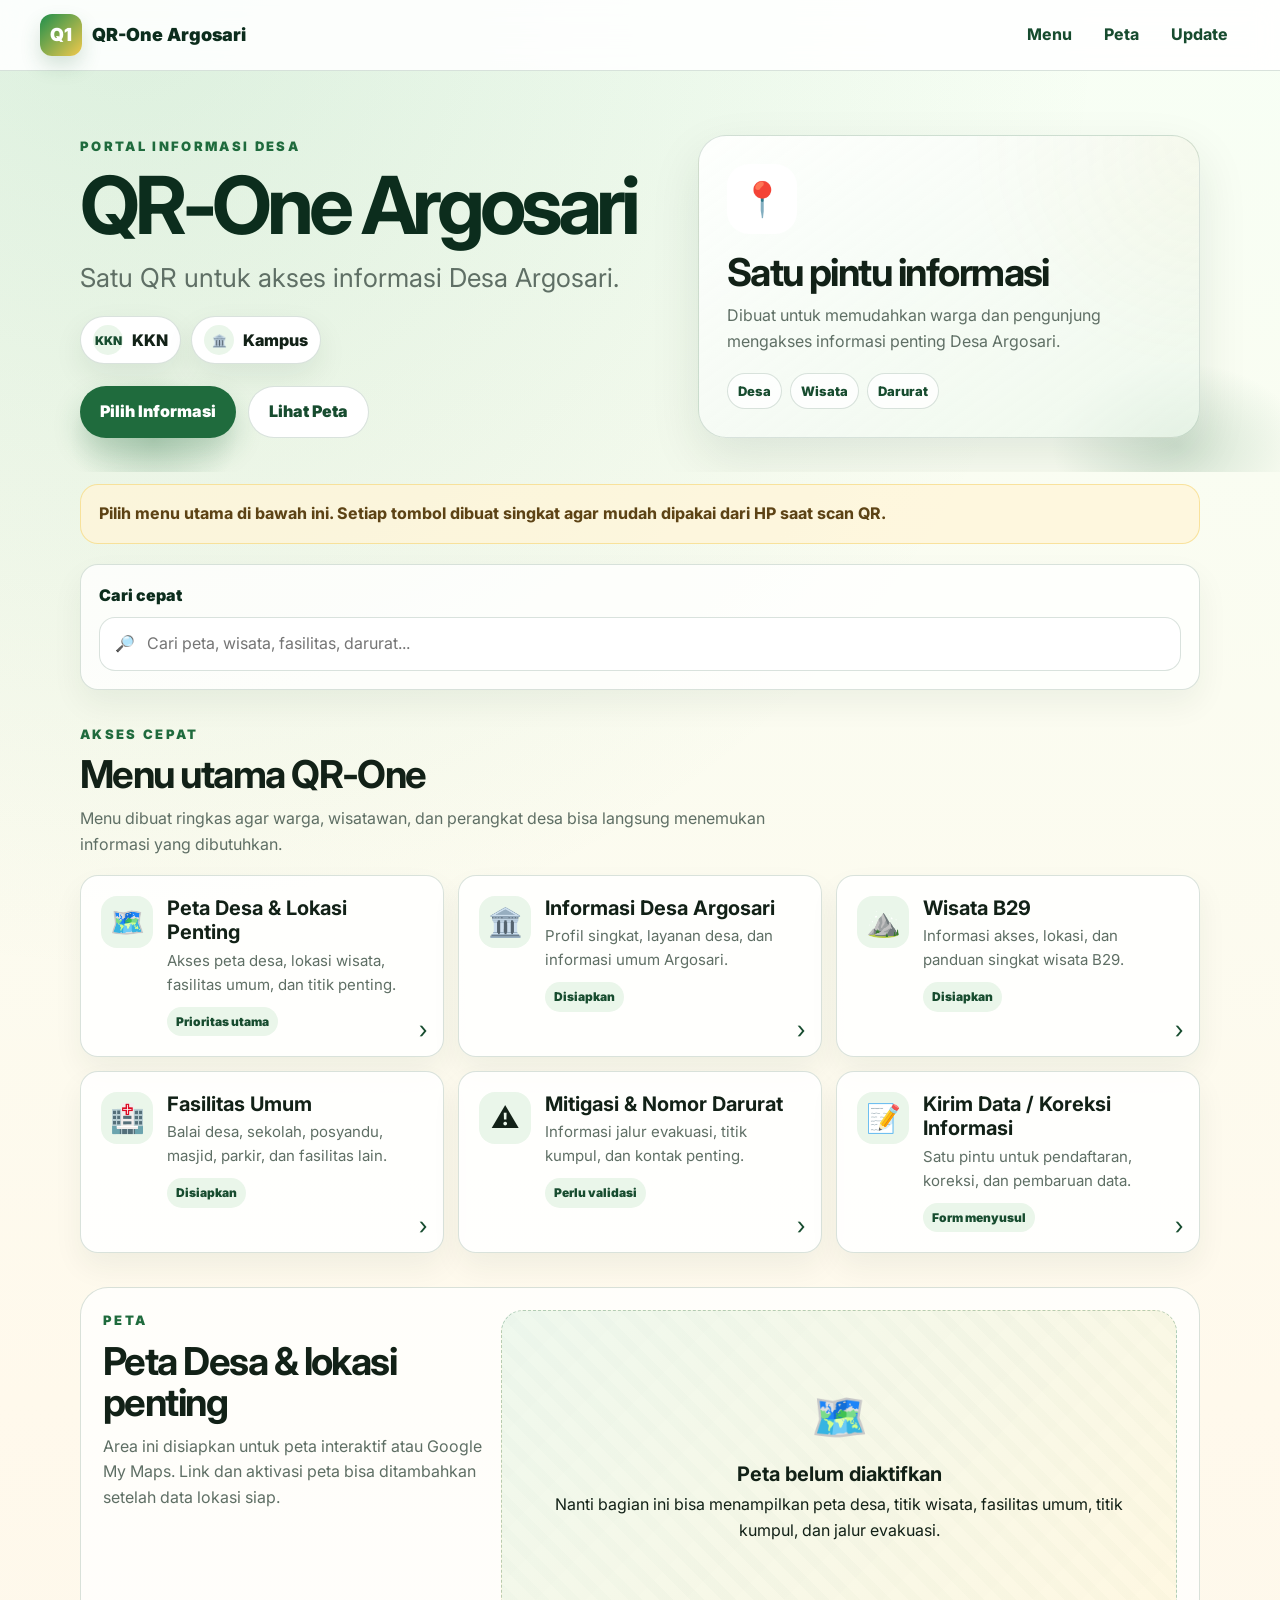
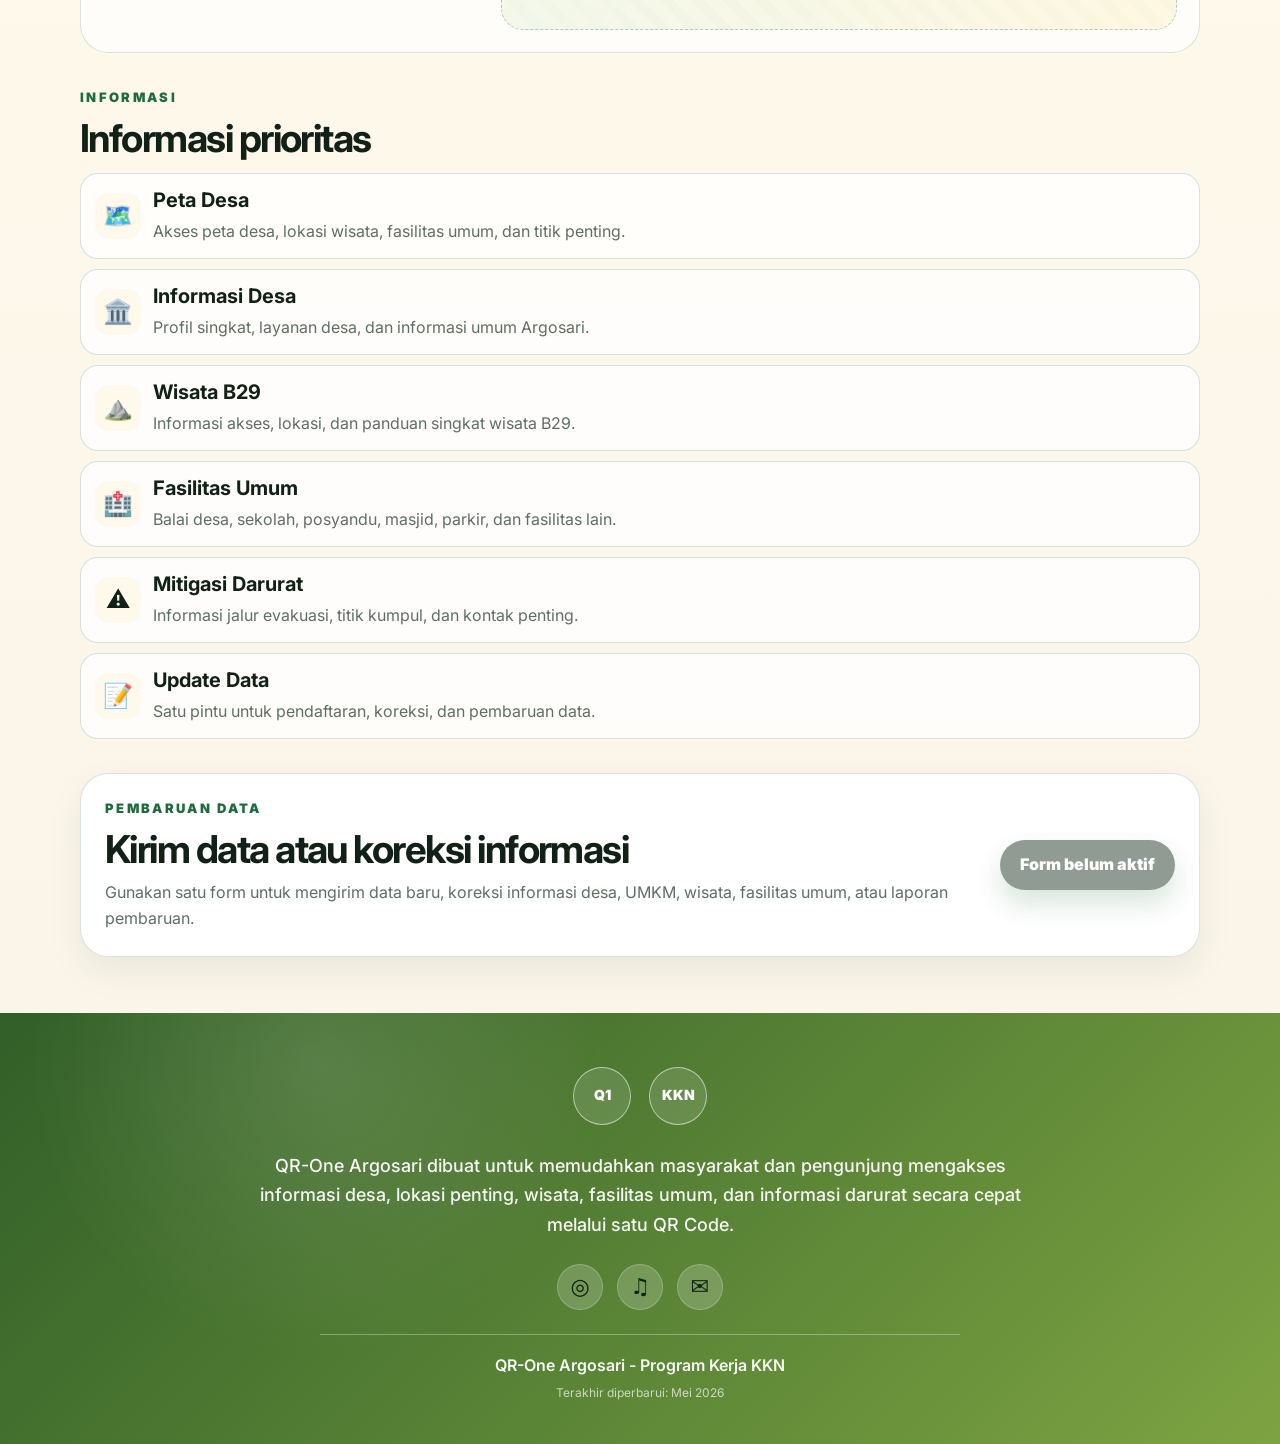
==== index.html @ f8572877 "Update Font" ====
<!doctype html>
<html lang="id">
<head>
  <meta charset="utf-8" />
  <meta name="viewport" content="width=device-width, initial-scale=1" />

  <title>QR-One Argosari</title>
  <meta name="description" content="Portal akses cepat informasi Desa Argosari berbasis QR Code." />
  <meta name="theme-color" content="#174c2f" />

  <!-- Font utama QR-One: Inter. Ini menyesuaikan dengan style.css QR-One yang sudah dibuat. -->
  <link rel="preconnect" href="https://fonts.googleapis.com" />
  <link rel="preconnect" href="https://fonts.gstatic.com" crossorigin />
  <link href="https://fonts.googleapis.com/css2?family=Inter:wght@400;500;600;700;800;900&display=swap" rel="stylesheet" />

  <link rel="stylesheet" href="style.css" />
</head>

<body>
  <a class="skip-link" href="#menu-utama">Lewati ke menu utama</a>

  <header class="site-header">
    <nav class="topbar" aria-label="Navigasi utama">
      <a class="brand" href="#home" aria-label="Kembali ke beranda QR-One Argosari">
        <span class="brand-mark" id="navLogoText" aria-hidden="true">Q1</span>
        <span id="navTitle">QR-One Argosari</span>
      </a>

      <div class="nav-actions" aria-label="Menu cepat">
        <a href="#menu-utama">Menu</a>
        <a href="#peta">Peta</a>
        <a href="#update">Update</a>
      </div>
    </nav>
  </header>

  <main id="home">
    <section class="hero section-pad" aria-labelledby="siteTitle">
      <div class="container hero-grid">
        <div class="hero-copy">
          <p class="eyebrow" id="eyebrow">PORTAL INFORMASI DESA</p>

          <h1 id="siteTitle">QR-One Argosari</h1>

          <p class="hero-subtitle" id="siteSubtitle">
            Satu QR untuk akses informasi Desa Argosari.
          </p>

          <div class="partner-row" aria-label="Logo dan identitas pendukung">
            <div class="partner-card" id="kknBadge">
              <span class="partner-logo" aria-hidden="true">KKN</span>
              <span>KKN</span>
            </div>

            <div class="partner-card" id="campusBadge">
              <span class="partner-logo" aria-hidden="true">🏛️</span>
              <span>Kampus</span>
            </div>
          </div>

          <div class="primary-cta-row">
            <a class="primary-cta" href="#menu-utama">Pilih Informasi</a>
            <a class="secondary-cta" href="#peta">Lihat Peta</a>
          </div>
        </div>

        <aside class="hero-card" aria-label="Ringkasan fungsi QR-One">
          <div class="hero-card-icon" aria-hidden="true">📍</div>

          <h2>Satu pintu informasi</h2>

          <p id="siteIntro">
            Dibuat untuk memudahkan warga dan pengunjung mengakses informasi penting Desa Argosari.
          </p>

          <div class="mini-stats" aria-label="Kategori utama">
            <span>Desa</span>
            <span>Wisata</span>
            <span>Darurat</span>
          </div>
        </aside>
      </div>
    </section>

    <section class="container notice" id="noticeText" aria-label="Catatan penggunaan">
      Pilih menu utama di bawah ini. Setiap tombol dibuat singkat agar mudah dipakai dari HP saat scan QR.
    </section>

    <section class="container search-section" aria-label="Pencarian cepat">
      <label for="searchInput">Cari cepat</label>

      <div class="search-box">
        <span aria-hidden="true">🔎</span>
        <input
          id="searchInput"
          type="search"
          placeholder="Cari peta, wisata, fasilitas, darurat..."
          autocomplete="off"
        />
      </div>
    </section>

    <section class="container main-menu" id="menu-utama" aria-labelledby="menuTitle">
      <div class="section-head">
        <p class="eyebrow">AKSES CEPAT</p>

        <h2 id="menuTitle">Menu utama QR-One</h2>

        <p>
          Menu dibuat ringkas agar warga, wisatawan, dan perangkat desa bisa langsung menemukan informasi yang dibutuhkan.
        </p>
      </div>

      <div id="menuGrid" class="menu-grid" aria-live="polite"></div>

      <p id="emptyState" class="empty-state" hidden>
        Tidak ada menu yang cocok dengan pencarian.
      </p>
    </section>

    <section class="container map-section" id="peta" aria-labelledby="mapTitle">
      <div class="map-copy">
        <p class="eyebrow">PETA</p>

        <h2 id="mapTitle">Peta Desa & lokasi penting</h2>

        <p>
          Area ini disiapkan untuk peta interaktif atau Google My Maps. Link dan aktivasi peta bisa ditambahkan setelah data lokasi siap.
        </p>
      </div>

      <div class="map-placeholder" role="img" aria-label="Placeholder peta QR-One Argosari">
        <div>
          <span class="map-icon" aria-hidden="true">🗺️</span>

          <h3>Peta belum diaktifkan</h3>

          <p>
            Nanti bagian ini bisa menampilkan peta desa, titik wisata, fasilitas umum, titik kumpul, dan jalur evakuasi.
          </p>
        </div>
      </div>
    </section>

    <section class="container info-section" id="informasi" aria-labelledby="infoTitle">
      <div class="section-head compact">
        <p class="eyebrow">INFORMASI</p>

        <h2 id="infoTitle">Informasi prioritas</h2>
      </div>

      <div id="priorityList" class="priority-list"></div>
    </section>

    <section class="container update-section" id="update" aria-labelledby="formTitle">
      <div>
        <p class="eyebrow">PEMBARUAN DATA</p>

        <h2 id="formTitle">Kirim data atau koreksi informasi</h2>

        <p id="formDescription">
          Gunakan satu form untuk mengirim data baru, koreksi informasi desa, UMKM, wisata, fasilitas umum, atau laporan pembaruan.
        </p>
      </div>

      <a id="formButton" class="form-button" href="#" aria-disabled="true">
        Form belum aktif
      </a>
    </section>
  </main>

  <footer class="qr-footer">
    <div class="qr-footer-inner">
      <div class="qr-footer-logos" aria-label="Logo QR-One dan KKN">
        <div class="qr-footer-logo">Q1</div>
        <div class="qr-footer-logo">KKN</div>
      </div>

      <p class="qr-footer-description">
        QR-One Argosari dibuat untuk memudahkan masyarakat dan pengunjung mengakses
        informasi desa, lokasi penting, wisata, fasilitas umum, dan informasi darurat
        secara cepat melalui satu QR Code.
      </p>

      <div class="qr-footer-socials" aria-label="Kontak dan media sosial">
        <a href="#" aria-label="Instagram QR-One">◎</a>
        <a href="#" aria-label="TikTok QR-One">♫</a>
        <a href="#" aria-label="Email QR-One">✉</a>
      </div>

      <div class="qr-footer-line"></div>

      <p id="footerText" class="qr-footer-copy">
        © KKN Desa Argosari 2026
      </p>

      <p id="lastUpdated" class="qr-footer-update">
        Terakhir diperbarui: Mei 2026
      </p>
    </div>
  </footer>

  <script src="data.js"></script>
  <script src="script.js"></script>
</body>
</html>
---- style.css ----
:root {
  --green-900: #0c2d1d;
  --green-800: #174c2f;
  --green-700: #1f6b3d;
  --green-100: #eaf6ea;
  --cream: #fff9ec;
  --text: #122117;
  --muted: #5f6f65;
  --line: rgba(23, 76, 47, 0.16);
  --shadow: 0 20px 50px rgba(12, 45, 29, 0.10);
  --radius-lg: 28px;
  --radius-md: 18px;
  --container: 1120px;
}

* {
  box-sizing: border-box;
}

html {
  scroll-behavior: smooth;
  scroll-padding-top: 86px;
}

body {
  margin: 0;
  font-family: Inter, ui-sans-serif, system-ui, -apple-system, BlinkMacSystemFont, "Segoe UI", sans-serif;
  color: var(--text);
  background:
    radial-gradient(circle at 10% 0%, rgba(56, 150, 85, 0.14), transparent 30%),
    linear-gradient(180deg, #f7fff5 0%, #fff9ec 46%, #f9f4e8 100%);
  line-height: 1.6;
}

a {
  color: inherit;
}

.skip-link {
  position: absolute;
  left: -999px;
  top: 10px;
  z-index: 20;
  background: white;
  padding: 10px 14px;
  border-radius: 10px;
}

.skip-link:focus {
  left: 10px;
}

.container {
  width: min(100% - 36px, var(--container));
  margin-inline: auto;
}

/* ==============================
   NAVBAR
   ============================== */

.site-header {
  position: sticky;
  top: 0;
  z-index: 10;
  background: rgba(255, 255, 255, 0.88);
  backdrop-filter: blur(14px);
  border-bottom: 1px solid var(--line);
}

.topbar {
  width: min(100% - 36px, 1200px);
  margin-inline: auto;
  min-height: 70px;
  display: flex;
  align-items: center;
  justify-content: space-between;
  gap: 18px;
}

.brand {
  display: inline-flex;
  align-items: center;
  gap: 10px;
  text-decoration: none;
  font-weight: 900;
  font-size: 18px;
  color: var(--green-900);
}

.brand-mark {
  width: 42px;
  height: 42px;
  border-radius: 12px;
  display: inline-grid;
  place-items: center;
  color: white;
  background: linear-gradient(135deg, #1f8f4c, #f2c94c);
  font-weight: 900;
  box-shadow: 0 10px 20px rgba(31, 107, 61, 0.18);
}

.nav-actions {
  display: flex;
  align-items: center;
  gap: 8px;
}

.nav-actions a {
  text-decoration: none;
  font-weight: 750;
  color: var(--green-800);
  padding: 8px 12px;
  border-radius: 999px;
}

.nav-actions a:hover,
.nav-actions a:focus {
  background: var(--green-100);
}

/* ==============================
   HERO
   ============================== */

.section-pad {
  padding: 64px 0 34px;
}

.hero {
  position: relative;
  overflow: hidden;
}

.hero::after {
  content: "";
  position: absolute;
  inset: auto 0 0 0;
  height: 160px;
  background:
    radial-gradient(120px 90px at 12% 80%, rgba(31, 107, 61, 0.20), transparent 70%),
    radial-gradient(180px 120px at 92% 84%, rgba(31, 107, 61, 0.18), transparent 70%);
  pointer-events: none;
}

.hero-grid {
  position: relative;
  z-index: 1;
  display: grid;
  grid-template-columns: 1.08fr 0.92fr;
  gap: 28px;
  align-items: center;
}

.eyebrow {
  margin: 0 0 10px;
  font-size: 13px;
  letter-spacing: 0.18em;
  font-weight: 900;
  color: var(--green-700);
  text-transform: uppercase;
}

h1,
h2,
h3,
p {
  margin-top: 0;
}

h1 {
  margin-bottom: 12px;
  font-size: clamp(42px, 6.4vw, 80px);
  line-height: 0.98;
  letter-spacing: -0.065em;
  color: var(--green-900);
}

h2 {
  margin-bottom: 10px;
  font-size: clamp(27px, 3vw, 42px);
  line-height: 1.08;
  letter-spacing: -0.04em;
}

h3 {
  margin-bottom: 6px;
  font-size: 20px;
  line-height: 1.22;
}

.hero-subtitle {
  max-width: 660px;
  margin-bottom: 18px;
  font-size: clamp(18px, 2.4vw, 26px);
  color: var(--muted);
}

.partner-row {
  display: flex;
  flex-wrap: wrap;
  gap: 10px;
  margin-bottom: 22px;
}

.partner-card {
  display: inline-flex;
  align-items: center;
  gap: 9px;
  background: white;
  border: 1px solid var(--line);
  border-radius: 999px;
  padding: 8px 12px;
  font-weight: 850;
  box-shadow: 0 12px 30px rgba(12, 45, 29, 0.08);
}

.partner-logo {
  width: 30px;
  height: 30px;
  display: inline-grid;
  place-items: center;
  border-radius: 999px;
  background: var(--green-100);
  color: var(--green-800);
  font-size: 12px;
  font-weight: 950;
}

.primary-cta-row {
  display: flex;
  flex-wrap: wrap;
  gap: 12px;
}

.primary-cta,
.secondary-cta,
.form-button {
  display: inline-flex;
  min-height: 50px;
  align-items: center;
  justify-content: center;
  border-radius: 999px;
  padding: 12px 20px;
  text-decoration: none;
  font-weight: 900;
}

.primary-cta,
.form-button {
  background: var(--green-700);
  color: white;
  box-shadow: 0 14px 28px rgba(31, 107, 61, 0.22);
}

.secondary-cta {
  background: white;
  border: 1px solid var(--line);
  color: var(--green-800);
}

.hero-card {
  border: 1px solid var(--line);
  border-radius: var(--radius-lg);
  padding: 28px;
  background:
    linear-gradient(145deg, rgba(255, 255, 255, 0.90), rgba(234, 246, 234, 0.72)),
    radial-gradient(circle at 100% 0%, rgba(242, 201, 76, 0.28), transparent 40%);
  box-shadow: var(--shadow);
}

.hero-card-icon {
  width: 70px;
  height: 70px;
  display: grid;
  place-items: center;
  margin-bottom: 18px;
  border-radius: 22px;
  background: white;
  font-size: 34px;
}

.hero-card p {
  color: var(--muted);
}

.mini-stats {
  display: flex;
  flex-wrap: wrap;
  gap: 8px;
  margin-top: 18px;
}

.mini-stats span {
  border: 1px solid var(--line);
  border-radius: 999px;
  padding: 7px 10px;
  background: rgba(255,255,255,0.78);
  font-size: 13px;
  font-weight: 850;
  color: var(--green-800);
}

/* ==============================
   NOTICE + SEARCH
   ============================== */

.notice {
  margin-top: 12px;
  margin-bottom: 20px;
  padding: 16px 18px;
  border-radius: 18px;
  border: 1px solid rgba(242, 201, 76, 0.45);
  background: rgba(255, 245, 216, 0.76);
  color: #5d4315;
  font-weight: 750;
}

.search-section {
  margin-bottom: 34px;
  padding: 18px;
  background: rgba(255, 255, 255, 0.78);
  border: 1px solid var(--line);
  border-radius: var(--radius-md);
  box-shadow: 0 14px 32px rgba(12, 45, 29, 0.06);
}

.search-section label {
  display: block;
  margin-bottom: 8px;
  font-weight: 900;
  color: var(--green-900);
}

.search-box {
  display: flex;
  align-items: center;
  gap: 10px;
  min-height: 54px;
  padding-inline: 15px;
  border: 1px solid var(--line);
  border-radius: 16px;
  background: white;
}

.search-box input {
  width: 100%;
  border: 0;
  outline: none;
  font: inherit;
  background: transparent;
}

/* ==============================
   CONTENT SECTIONS
   ============================== */

.main-menu,
.map-section,
.info-section,
.update-section {
  margin-bottom: 34px;
}

.section-head {
  max-width: 720px;
  margin-bottom: 18px;
}

.section-head p:not(.eyebrow),
.map-copy p:not(.eyebrow),
.update-section p:not(.eyebrow) {
  color: var(--muted);
}

.compact {
  margin-bottom: 14px;
}

/* ==============================
   MENU CARDS
   ============================== */

.menu-grid {
  display: grid;
  grid-template-columns: repeat(3, 1fr);
  gap: 14px;
}

.menu-card {
  position: relative;
  display: flex;
  min-height: 140px;
  gap: 14px;
  align-items: flex-start;
  padding: 20px;
  border-radius: var(--radius-md);
  border: 1px solid var(--line);
  background: rgba(255,255,255,0.86);
  text-decoration: none;
  box-shadow: 0 14px 30px rgba(12, 45, 29, 0.06);
  transition: transform 0.18s ease, box-shadow 0.18s ease, border-color 0.18s ease;
}

.menu-card:hover,
.menu-card:focus {
  transform: translateY(-2px);
  border-color: rgba(31, 107, 61, 0.42);
  box-shadow: 0 18px 40px rgba(12, 45, 29, 0.10);
}

.menu-card .icon {
  width: 52px;
  height: 52px;
  flex: 0 0 auto;
  display: grid;
  place-items: center;
  border-radius: 16px;
  background: var(--green-100);
  font-size: 28px;
}

.menu-card h3 {
  margin-bottom: 4px;
}

.menu-card p {
  margin-bottom: 10px;
  color: var(--muted);
  font-size: 15px;
}

.menu-card .status {
  display: inline-flex;
  border-radius: 999px;
  padding: 5px 9px;
  background: var(--green-100);
  color: var(--green-800);
  font-size: 12px;
  font-weight: 900;
}

.menu-card .arrow {
  position: absolute;
  right: 16px;
  bottom: 14px;
  color: var(--green-800);
  font-size: 24px;
  line-height: 1;
}

.empty-state {
  padding: 18px;
  border: 1px dashed var(--line);
  border-radius: 18px;
  background: rgba(255,255,255,0.72);
  color: var(--muted);
}

/* ==============================
   MAP
   ============================== */

.map-section {
  display: grid;
  grid-template-columns: 0.72fr 1.28fr;
  gap: 18px;
  align-items: stretch;
  padding: 22px;
  border-radius: var(--radius-lg);
  border: 1px solid var(--line);
  background: rgba(255,255,255,0.74);
}

.map-placeholder {
  min-height: 320px;
  display: grid;
  place-items: center;
  text-align: center;
  border-radius: 22px;
  background:
    linear-gradient(135deg, rgba(234, 246, 234, 0.8), rgba(255, 245, 216, 0.72)),
    repeating-linear-gradient(45deg, rgba(31,107,61,0.06), rgba(31,107,61,0.06) 10px, transparent 10px, transparent 22px);
  border: 1px dashed rgba(31, 107, 61, 0.30);
  padding: 24px;
}

.map-icon {
  display: block;
  font-size: 46px;
  margin-bottom: 8px;
}

/* ==============================
   PRIORITY INFO
   ============================== */

.priority-list {
  display: grid;
  gap: 10px;
}

.priority-item {
  display: flex;
  gap: 12px;
  align-items: center;
  padding: 14px;
  border: 1px solid var(--line);
  border-radius: 18px;
  background: rgba(255,255,255,0.78);
}

.priority-item .priority-icon {
  width: 46px;
  height: 46px;
  display: grid;
  place-items: center;
  border-radius: 14px;
  background: var(--cream);
  font-size: 24px;
}

.priority-item p {
  margin: 0;
  color: var(--muted);
}

/* ==============================
   UPDATE SECTION
   ============================== */

.update-section {
  display: grid;
  grid-template-columns: 1fr auto;
  gap: 18px;
  align-items: center;
  padding: 24px;
  border-radius: var(--radius-lg);
  border: 1px solid var(--line);
  background: white;
  box-shadow: 0 14px 36px rgba(12,45,29,0.07);
}

.update-section p:not(.eyebrow) {
  margin: 0;
}

.form-button[aria-disabled="true"] {
  opacity: 0.78;
  background: #728176;
  pointer-events: none;
}

/* ==============================
   FOOTER
   ============================== */

.qr-footer {
  margin-top: 56px;
  background:
    radial-gradient(circle at 25% 12%, rgba(255, 255, 255, 0.12), transparent 28%),
    linear-gradient(135deg, #315f28, #7da342);
  color: #ffffff;
  text-align: center;
  padding: 54px 20px 42px;
}

.qr-footer-inner {
  width: min(100% - 32px, 860px);
  margin: 0 auto;
}

.qr-footer-logos {
  display: flex;
  justify-content: center;
  align-items: center;
  gap: 18px;
  margin-bottom: 26px;
}

.qr-footer-logo {
  width: 58px;
  height: 58px;
  display: grid;
  place-items: center;
  border-radius: 50%;
  border: 1.5px solid rgba(255, 255, 255, 0.55);
  background: rgba(255, 255, 255, 0.12);
  color: #ffffff;
  font-weight: 900;
  font-size: 14px;
}

.qr-footer-logo img {
  width: 72%;
  height: 72%;
  object-fit: contain;
}

.qr-footer-description {
  max-width: 780px;
  margin: 0 auto 24px;
  font-size: 18px;
  line-height: 1.65;
  font-weight: 500;
  color: rgba(255, 255, 255, 0.95);
}

.qr-footer-socials {
  display: flex;
  justify-content: center;
  gap: 14px;
  margin-bottom: 24px;
}

.qr-footer-socials a {
  width: 46px;
  height: 46px;
  display: grid;
  place-items: center;
  border-radius: 50%;
  text-decoration: none;
  color: #10240f;
  font-size: 22px;
  background: rgba(255, 255, 255, 0.18);
  border: 1.5px solid rgba(255, 255, 255, 0.22);
}

.qr-footer-line {
  width: min(100%, 640px);
  height: 1px;
  margin: 0 auto 18px;
  background: rgba(255, 255, 255, 0.32);
}

.qr-footer-copy {
  margin: 0;
  font-size: 16px;
  line-height: 1.5;
  font-weight: 600;
  color: rgba(255, 255, 255, 0.94);
}

.qr-footer-update {
  margin: 6px 0 0;
  font-size: 12px;
  color: rgba(255, 255, 255, 0.68);
}

/* Fallback untuk footer lama kalau class qr-footer belum dipakai di index.html */
.site-footer {
  padding: 28px 0;
  border-top: 1px solid var(--line);
  background: rgba(255,255,255,0.62);
}

.footer-inner {
  display: flex;
  justify-content: space-between;
  gap: 14px;
  color: var(--muted);
  font-size: 14px;
}

.footer-inner p {
  margin: 0;
}

/* ==============================
   TABLET
   ============================== */

@media (max-width: 900px) {
  .hero-grid,
  .map-section,
  .update-section {
    grid-template-columns: 1fr;
  }

  .menu-grid {
    grid-template-columns: repeat(2, 1fr);
  }

  .update-section .form-button {
    width: 100%;
  }
}

/* ==============================
   MOBILE
   ============================== */

@media (max-width: 640px) {
  html {
    scroll-padding-top: 76px;
  }

  .container,
  .topbar {
    width: min(100% - 28px, var(--container));
  }

  .topbar {
    min-height: 64px;
  }

  .brand {
    font-size: 16px;
  }

  .brand-mark {
    width: 36px;
    height: 36px;
    border-radius: 10px;
  }

  .nav-actions {
    gap: 2px;
  }

  .nav-actions a {
    font-size: 13px;
    padding: 6px 8px;
  }

  .section-pad {
    padding: 42px 0 22px;
  }

  h1 {
    font-size: clamp(42px, 13vw, 56px);
  }

  h2 {
    font-size: 27px;
  }

  .hero-subtitle {
    font-size: 18px;
  }

  .hero-card {
    padding: 20px;
  }

  .partner-card {
    font-size: 14px;
  }

  .primary-cta-row {
    display: grid;
    grid-template-columns: 1fr;
  }

  .primary-cta,
  .secondary-cta {
    width: 100%;
  }

  .notice,
  .search-section,
  .map-section,
  .update-section {
    border-radius: 20px;
  }

  .menu-grid {
    grid-template-columns: 1fr;
    gap: 10px;
  }

  .menu-card {
    min-height: auto;
    padding: 16px 52px 16px 16px;
    align-items: center;
  }

  .menu-card .icon {
    width: 48px;
    height: 48px;
    font-size: 25px;
  }

  .menu-card p,
  .menu-card .status {
    display: none;
  }

  .menu-card .arrow {
    right: 16px;
    top: 50%;
    bottom: auto;
    transform: translateY(-50%);
  }

  .map-placeholder {
    min-height: 240px;
  }

  .priority-item {
    align-items: flex-start;
  }

  .update-section {
    padding: 20px;
  }

  .footer-inner {
    flex-direction: column;
  }

  .qr-footer {
    margin-top: 40px;
    padding: 42px 16px 34px;
  }

  .qr-footer-inner {
    width: min(100% - 20px, 520px);
  }

  .qr-footer-logos {
    gap: 14px;
    margin-bottom: 22px;
  }

  .qr-footer-logo {
    width: 50px;
    height: 50px;
    font-size: 12px;
  }

  .qr-footer-description {
    max-width: 340px;
    font-size: 15px;
    line-height: 1.7;
    margin-bottom: 22px;
  }

  .qr-footer-socials {
    gap: 12px;
    margin-bottom: 22px;
  }

  .qr-footer-socials a {
    width: 42px;
    height: 42px;
    font-size: 20px;
  }

  .qr-footer-line {
    width: min(100%, 320px);
    margin-bottom: 16px;
  }

  .qr-footer-copy {
    font-size: 14px;
  }

  .qr-footer-update {
    font-size: 11px;
  }
}
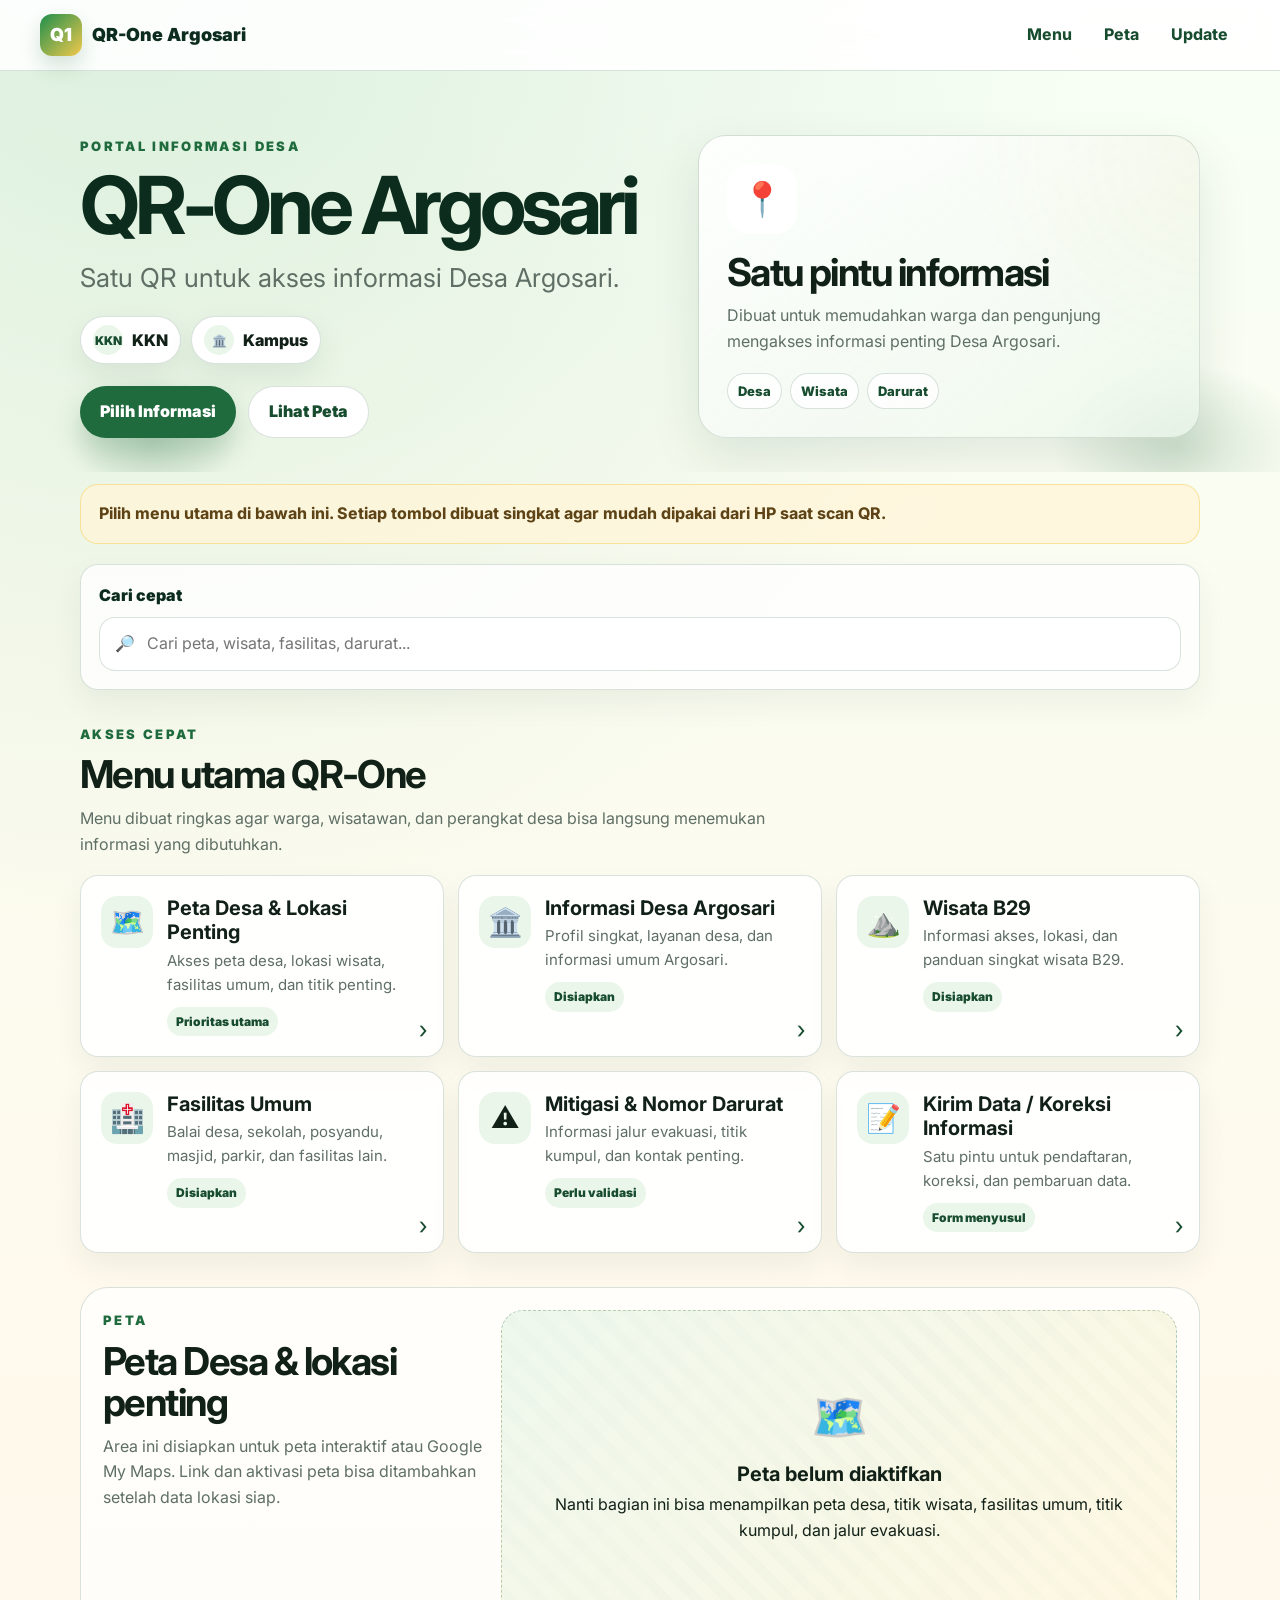
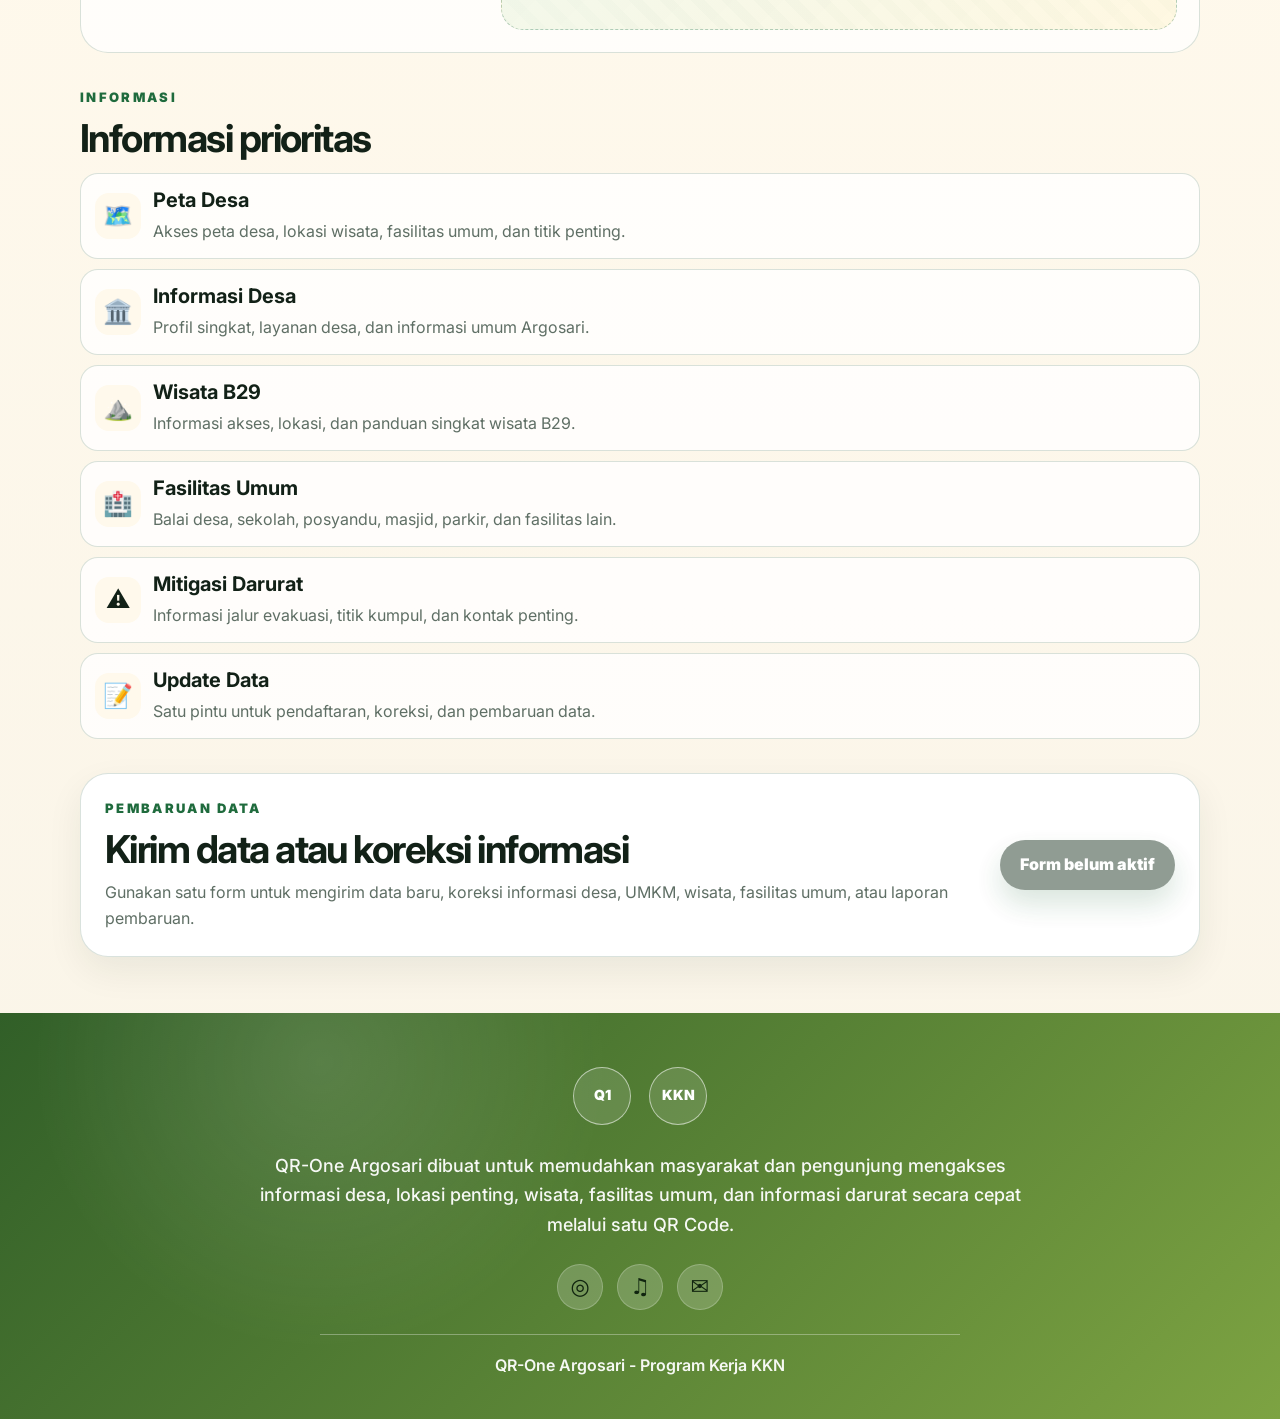
==== commit a0988474: "Update index.html" ====
--- a/index.html
+++ b/index.html
@@ -193,10 +193,7 @@
       <p id="footerText" class="qr-footer-copy">
         © KKN Desa Argosari 2026
       </p>
-
-      <p id="lastUpdated" class="qr-footer-update">
-        Terakhir diperbarui: Mei 2026
-      </p>
+      
     </div>
   </footer>
 
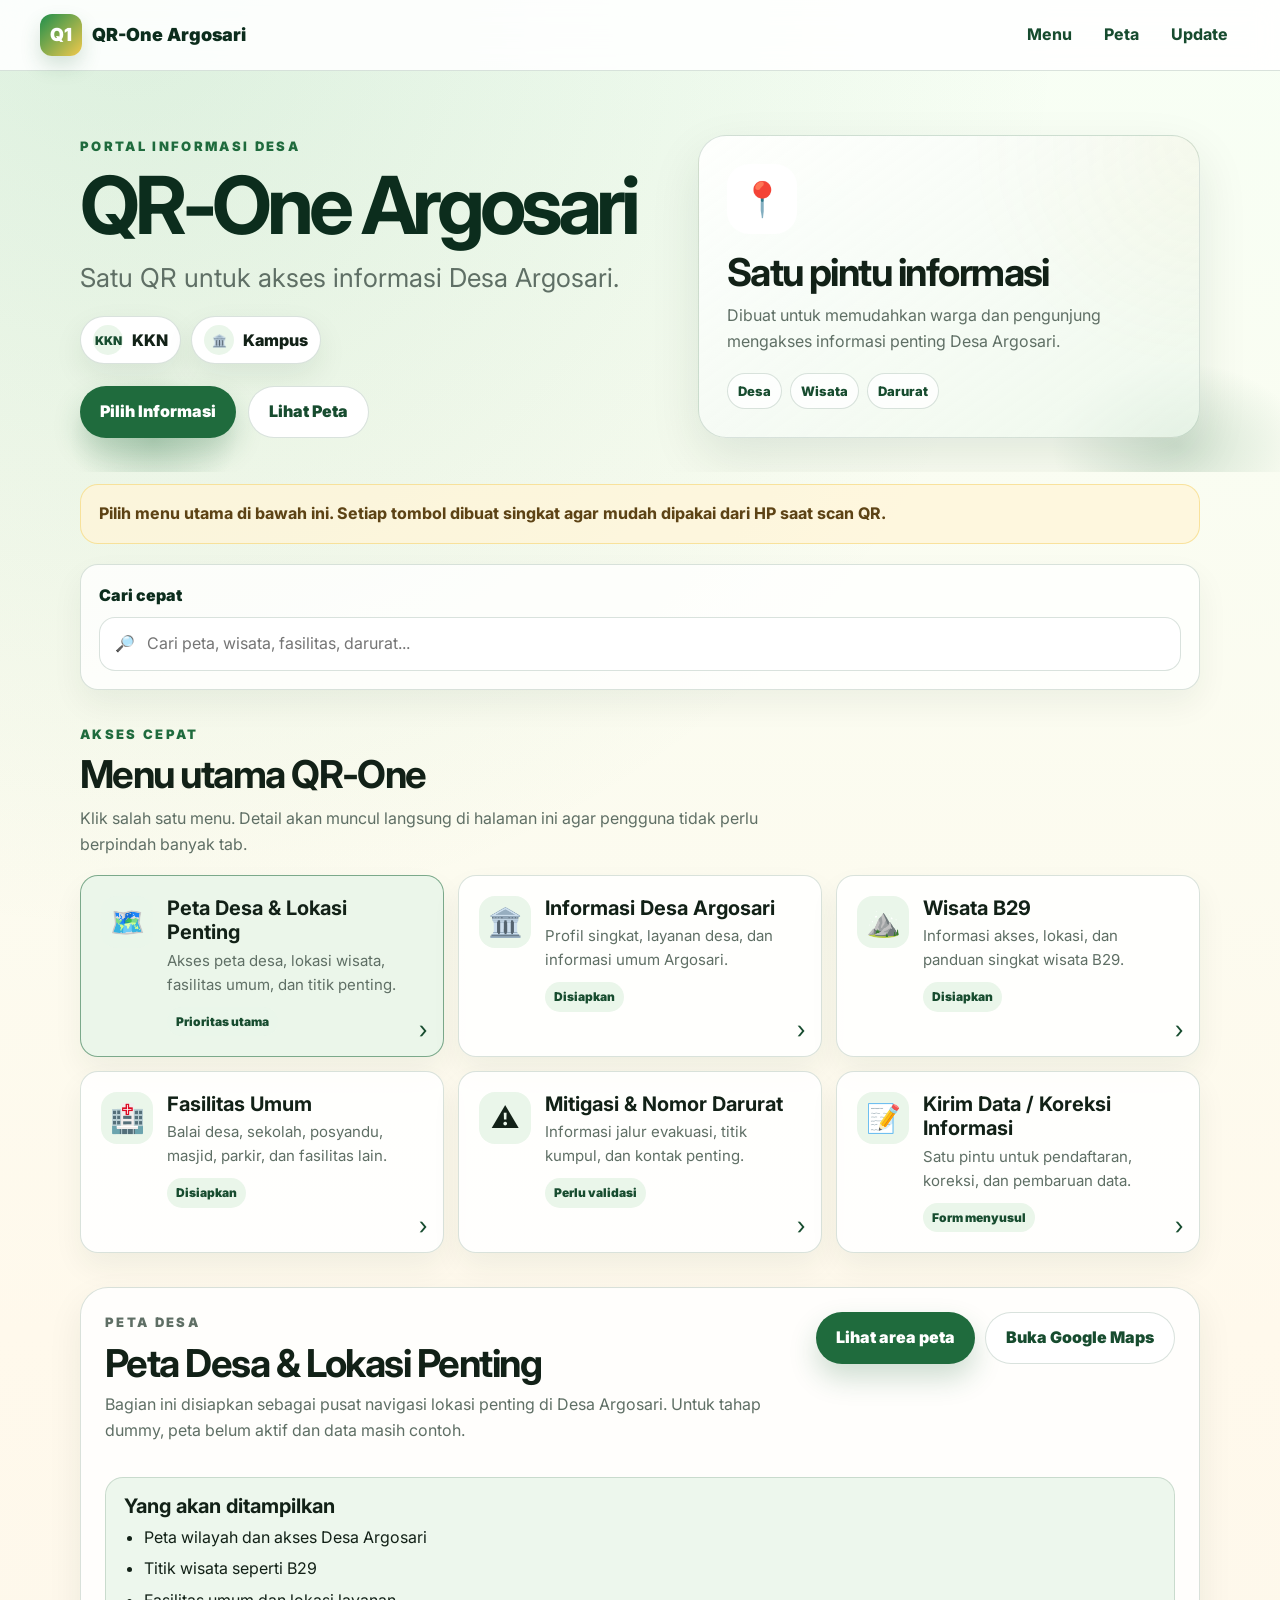
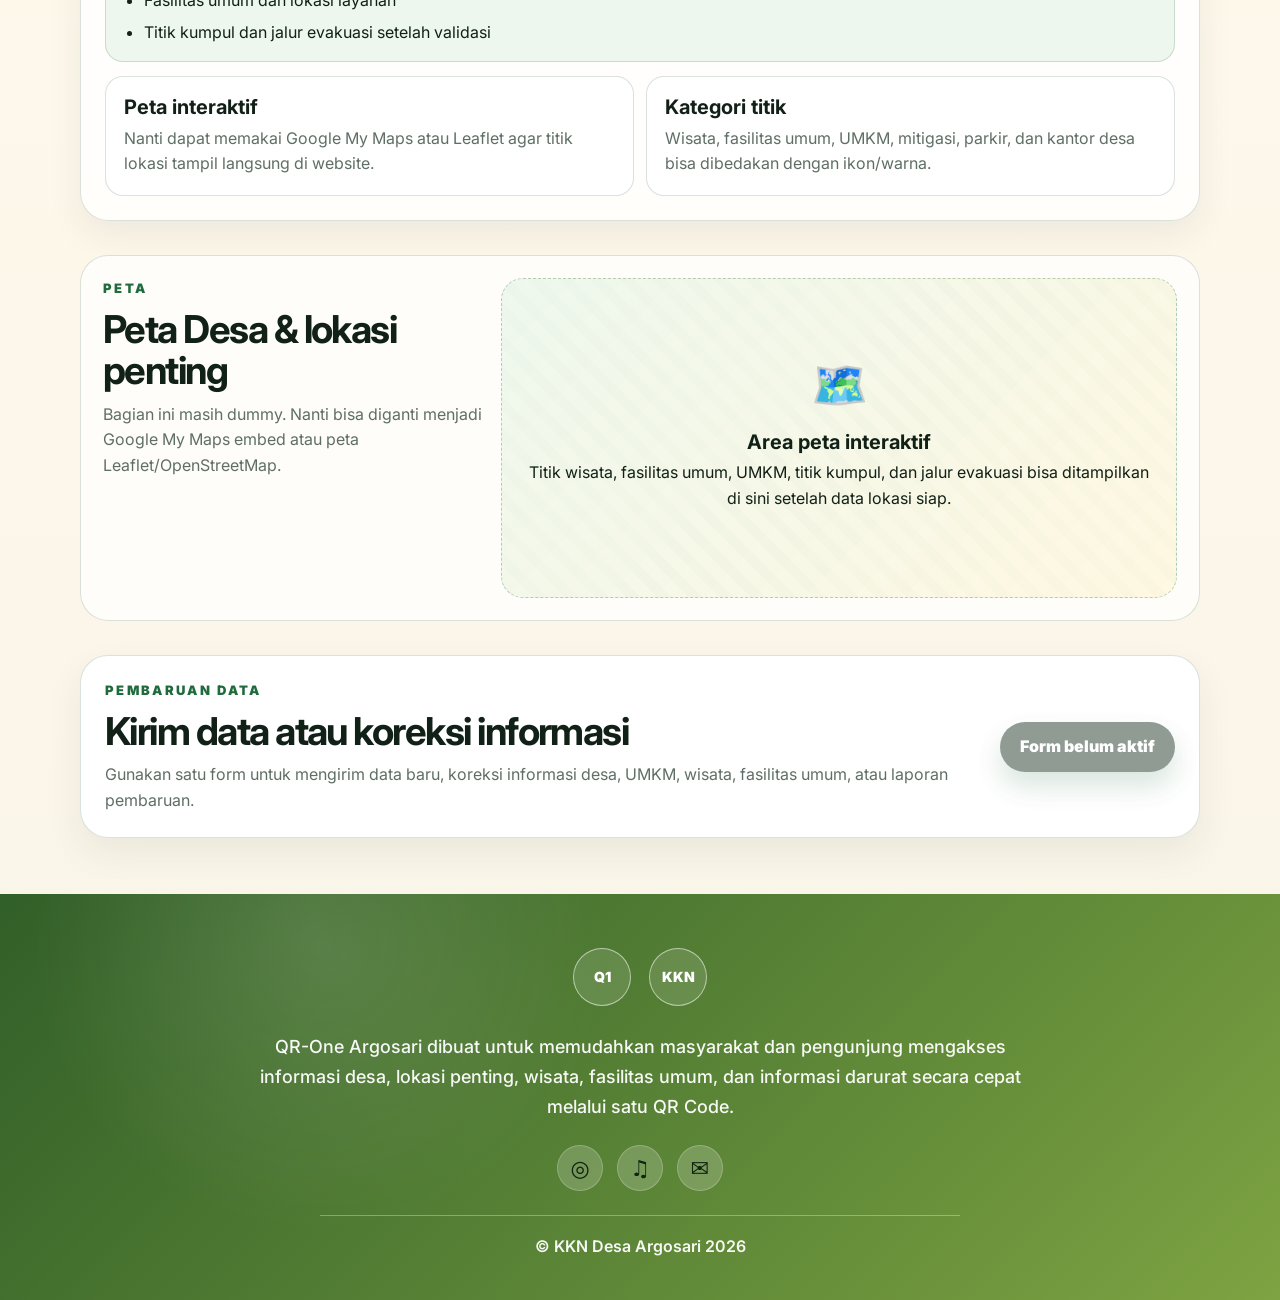
==== commit 30644212: "Edit Menu" ====
--- a/index.html
+++ b/index.html
@@ -8,12 +8,854 @@
   <meta name="description" content="Portal akses cepat informasi Desa Argosari berbasis QR Code." />
   <meta name="theme-color" content="#174c2f" />
 
-  <!-- Font utama QR-One: Inter. Ini menyesuaikan dengan style.css QR-One yang sudah dibuat. -->
   <link rel="preconnect" href="https://fonts.googleapis.com" />
   <link rel="preconnect" href="https://fonts.gstatic.com" crossorigin />
   <link href="https://fonts.googleapis.com/css2?family=Inter:wght@400;500;600;700;800;900&display=swap" rel="stylesheet" />
 
-  <link rel="stylesheet" href="style.css" />
+  <style>
+    :root {
+      --green-900: #0c2d1d;
+      --green-800: #174c2f;
+      --green-700: #1f6b3d;
+      --green-100: #eaf6ea;
+      --cream: #fff9ec;
+      --text: #122117;
+      --muted: #5f6f65;
+      --line: rgba(23, 76, 47, 0.16);
+      --shadow: 0 20px 50px rgba(12, 45, 29, 0.10);
+      --radius-lg: 28px;
+      --radius-md: 18px;
+      --container: 1120px;
+    }
+
+    * {
+      box-sizing: border-box;
+    }
+
+    html {
+      scroll-behavior: smooth;
+      scroll-padding-top: 86px;
+    }
+
+    body {
+      margin: 0;
+      font-family: Inter, ui-sans-serif, system-ui, -apple-system, BlinkMacSystemFont, "Segoe UI", sans-serif;
+      color: var(--text);
+      background:
+        radial-gradient(circle at 10% 0%, rgba(56, 150, 85, 0.14), transparent 30%),
+        linear-gradient(180deg, #f7fff5 0%, #fff9ec 46%, #f9f4e8 100%);
+      line-height: 1.6;
+    }
+
+    a {
+      color: inherit;
+    }
+
+    .skip-link {
+      position: absolute;
+      left: -999px;
+      top: 10px;
+      z-index: 20;
+      background: white;
+      padding: 10px 14px;
+      border-radius: 10px;
+    }
+
+    .skip-link:focus {
+      left: 10px;
+    }
+
+    .container {
+      width: min(100% - 36px, var(--container));
+      margin-inline: auto;
+    }
+
+    .site-header {
+      position: sticky;
+      top: 0;
+      z-index: 10;
+      background: rgba(255, 255, 255, 0.88);
+      backdrop-filter: blur(14px);
+      border-bottom: 1px solid var(--line);
+    }
+
+    .topbar {
+      width: min(100% - 36px, 1200px);
+      margin-inline: auto;
+      min-height: 70px;
+      display: flex;
+      align-items: center;
+      justify-content: space-between;
+      gap: 18px;
+    }
+
+    .brand {
+      display: inline-flex;
+      align-items: center;
+      gap: 10px;
+      text-decoration: none;
+      font-weight: 900;
+      font-size: 18px;
+      color: var(--green-900);
+    }
+
+    .brand-mark {
+      width: 42px;
+      height: 42px;
+      border-radius: 12px;
+      display: inline-grid;
+      place-items: center;
+      color: white;
+      background: linear-gradient(135deg, #1f8f4c, #f2c94c);
+      font-weight: 900;
+      box-shadow: 0 10px 20px rgba(31, 107, 61, 0.18);
+    }
+
+    .nav-actions {
+      display: flex;
+      align-items: center;
+      gap: 8px;
+    }
+
+    .nav-actions a {
+      text-decoration: none;
+      font-weight: 750;
+      color: var(--green-800);
+      padding: 8px 12px;
+      border-radius: 999px;
+    }
+
+    .nav-actions a:hover,
+    .nav-actions a:focus {
+      background: var(--green-100);
+    }
+
+    .section-pad {
+      padding: 64px 0 34px;
+    }
+
+    .hero {
+      position: relative;
+      overflow: hidden;
+    }
+
+    .hero::after {
+      content: "";
+      position: absolute;
+      inset: auto 0 0 0;
+      height: 160px;
+      background:
+        radial-gradient(120px 90px at 12% 80%, rgba(31, 107, 61, 0.20), transparent 70%),
+        radial-gradient(180px 120px at 92% 84%, rgba(31, 107, 61, 0.18), transparent 70%);
+      pointer-events: none;
+    }
+
+    .hero-grid {
+      position: relative;
+      z-index: 1;
+      display: grid;
+      grid-template-columns: 1.08fr 0.92fr;
+      gap: 28px;
+      align-items: center;
+    }
+
+    .eyebrow {
+      margin: 0 0 10px;
+      font-size: 13px;
+      letter-spacing: 0.18em;
+      font-weight: 900;
+      color: var(--green-700);
+      text-transform: uppercase;
+    }
+
+    h1,
+    h2,
+    h3,
+    p {
+      margin-top: 0;
+    }
+
+    h1 {
+      margin-bottom: 12px;
+      font-size: clamp(42px, 6.4vw, 80px);
+      line-height: 0.98;
+      letter-spacing: -0.065em;
+      color: var(--green-900);
+    }
+
+    h2 {
+      margin-bottom: 10px;
+      font-size: clamp(27px, 3vw, 42px);
+      line-height: 1.08;
+      letter-spacing: -0.04em;
+    }
+
+    h3 {
+      margin-bottom: 6px;
+      font-size: 20px;
+      line-height: 1.22;
+    }
+
+    .hero-subtitle {
+      max-width: 660px;
+      margin-bottom: 18px;
+      font-size: clamp(18px, 2.4vw, 26px);
+      color: var(--muted);
+    }
+
+    .partner-row {
+      display: flex;
+      flex-wrap: wrap;
+      gap: 10px;
+      margin-bottom: 22px;
+    }
+
+    .partner-card {
+      display: inline-flex;
+      align-items: center;
+      gap: 9px;
+      background: white;
+      border: 1px solid var(--line);
+      border-radius: 999px;
+      padding: 8px 12px;
+      font-weight: 850;
+      box-shadow: 0 12px 30px rgba(12, 45, 29, 0.08);
+    }
+
+    .partner-logo {
+      width: 30px;
+      height: 30px;
+      display: inline-grid;
+      place-items: center;
+      border-radius: 999px;
+      background: var(--green-100);
+      color: var(--green-800);
+      font-size: 12px;
+      font-weight: 950;
+    }
+
+    .primary-cta-row {
+      display: flex;
+      flex-wrap: wrap;
+      gap: 12px;
+    }
+
+    .primary-cta,
+    .secondary-cta,
+    .form-button,
+    .detail-button {
+      display: inline-flex;
+      min-height: 50px;
+      align-items: center;
+      justify-content: center;
+      border-radius: 999px;
+      padding: 12px 20px;
+      text-decoration: none;
+      font-weight: 900;
+    }
+
+    .primary-cta,
+    .form-button,
+    .detail-button.primary {
+      background: var(--green-700);
+      color: white;
+      box-shadow: 0 14px 28px rgba(31, 107, 61, 0.22);
+    }
+
+    .secondary-cta,
+    .detail-button.secondary {
+      background: white;
+      border: 1px solid var(--line);
+      color: var(--green-800);
+    }
+
+    .detail-button.danger {
+      background: #b42318;
+      color: white;
+      box-shadow: 0 14px 28px rgba(180, 35, 24, 0.18);
+    }
+
+    .hero-card {
+      border: 1px solid var(--line);
+      border-radius: var(--radius-lg);
+      padding: 28px;
+      background:
+        linear-gradient(145deg, rgba(255, 255, 255, 0.90), rgba(234, 246, 234, 0.72)),
+        radial-gradient(circle at 100% 0%, rgba(242, 201, 76, 0.28), transparent 40%);
+      box-shadow: var(--shadow);
+    }
+
+    .hero-card-icon {
+      width: 70px;
+      height: 70px;
+      display: grid;
+      place-items: center;
+      margin-bottom: 18px;
+      border-radius: 22px;
+      background: white;
+      font-size: 34px;
+    }
+
+    .hero-card p {
+      color: var(--muted);
+    }
+
+    .mini-stats {
+      display: flex;
+      flex-wrap: wrap;
+      gap: 8px;
+      margin-top: 18px;
+    }
+
+    .mini-stats span {
+      border: 1px solid var(--line);
+      border-radius: 999px;
+      padding: 7px 10px;
+      background: rgba(255,255,255,0.78);
+      font-size: 13px;
+      font-weight: 850;
+      color: var(--green-800);
+    }
+
+    .notice {
+      margin-top: 12px;
+      margin-bottom: 20px;
+      padding: 16px 18px;
+      border-radius: 18px;
+      border: 1px solid rgba(242, 201, 76, 0.45);
+      background: rgba(255, 245, 216, 0.76);
+      color: #5d4315;
+      font-weight: 750;
+    }
+
+    .search-section {
+      margin-bottom: 34px;
+      padding: 18px;
+      background: rgba(255, 255, 255, 0.78);
+      border: 1px solid var(--line);
+      border-radius: var(--radius-md);
+      box-shadow: 0 14px 32px rgba(12, 45, 29, 0.06);
+    }
+
+    .search-section label {
+      display: block;
+      margin-bottom: 8px;
+      font-weight: 900;
+      color: var(--green-900);
+    }
+
+    .search-box {
+      display: flex;
+      align-items: center;
+      gap: 10px;
+      min-height: 54px;
+      padding-inline: 15px;
+      border: 1px solid var(--line);
+      border-radius: 16px;
+      background: white;
+    }
+
+    .search-box input {
+      width: 100%;
+      border: 0;
+      outline: none;
+      font: inherit;
+      background: transparent;
+    }
+
+    .main-menu,
+    .detail-section,
+    .map-section,
+    .update-section {
+      margin-bottom: 34px;
+    }
+
+    .section-head {
+      max-width: 720px;
+      margin-bottom: 18px;
+    }
+
+    .section-head p:not(.eyebrow),
+    .map-copy p:not(.eyebrow),
+    .update-section p:not(.eyebrow),
+    .detail-main p {
+      color: var(--muted);
+    }
+
+    .menu-grid {
+      display: grid;
+      grid-template-columns: repeat(3, 1fr);
+      gap: 14px;
+    }
+
+    .menu-card {
+      position: relative;
+      display: flex;
+      min-height: 140px;
+      gap: 14px;
+      align-items: flex-start;
+      padding: 20px;
+      border-radius: var(--radius-md);
+      border: 1px solid var(--line);
+      background: rgba(255,255,255,0.86);
+      text-decoration: none;
+      box-shadow: 0 14px 30px rgba(12, 45, 29, 0.06);
+      transition: transform 0.18s ease, box-shadow 0.18s ease, border-color 0.18s ease;
+    }
+
+    .menu-card:hover,
+    .menu-card:focus {
+      transform: translateY(-2px);
+      border-color: rgba(31, 107, 61, 0.42);
+      box-shadow: 0 18px 40px rgba(12, 45, 29, 0.10);
+    }
+
+    .menu-card.is-active {
+      border-color: rgba(31, 107, 61, 0.55);
+      background: rgba(234, 246, 234, 0.92);
+    }
+
+    .menu-card .icon {
+      width: 52px;
+      height: 52px;
+      flex: 0 0 auto;
+      display: grid;
+      place-items: center;
+      border-radius: 16px;
+      background: var(--green-100);
+      font-size: 28px;
+    }
+
+    .menu-card h3 {
+      margin-bottom: 4px;
+    }
+
+    .menu-card p {
+      margin-bottom: 10px;
+      color: var(--muted);
+      font-size: 15px;
+    }
+
+    .menu-card .status {
+      display: inline-flex;
+      border-radius: 999px;
+      padding: 5px 9px;
+      background: var(--green-100);
+      color: var(--green-800);
+      font-size: 12px;
+      font-weight: 900;
+    }
+
+    .menu-card .arrow {
+      position: absolute;
+      right: 16px;
+      bottom: 14px;
+      color: var(--green-800);
+      font-size: 24px;
+      line-height: 1;
+    }
+
+    .empty-state {
+      padding: 18px;
+      border: 1px dashed var(--line);
+      border-radius: 18px;
+      background: rgba(255,255,255,0.72);
+      color: var(--muted);
+    }
+
+    .detail-section {
+      border: 1px solid var(--line);
+      border-radius: var(--radius-lg);
+      padding: 24px;
+      background: rgba(255,255,255,0.82);
+      box-shadow: 0 14px 36px rgba(12,45,29,0.07);
+    }
+
+    .detail-shell {
+      display: grid;
+      grid-template-columns: 1fr auto;
+      gap: 18px;
+      align-items: start;
+      margin-bottom: 18px;
+    }
+
+    .detail-main h2 {
+      margin-bottom: 8px;
+    }
+
+    .detail-actions {
+      display: flex;
+      flex-wrap: wrap;
+      justify-content: flex-end;
+      gap: 10px;
+    }
+
+    .detail-content {
+      display: grid;
+      gap: 14px;
+    }
+
+    .detail-highlight {
+      padding: 16px 18px;
+      border-radius: 18px;
+      background: rgba(234, 246, 234, 0.82);
+      border: 1px solid var(--line);
+    }
+
+    .detail-highlight ul {
+      margin: 0;
+      padding-left: 20px;
+    }
+
+    .detail-highlight li + li {
+      margin-top: 6px;
+    }
+
+    .detail-card-grid {
+      display: grid;
+      grid-template-columns: repeat(2, 1fr);
+      gap: 12px;
+    }
+
+    .detail-card {
+      padding: 18px;
+      border-radius: 18px;
+      background: #fff;
+      border: 1px solid var(--line);
+    }
+
+    .detail-card p {
+      margin: 0;
+      color: var(--muted);
+    }
+
+    .map-section {
+      display: grid;
+      grid-template-columns: 0.72fr 1.28fr;
+      gap: 18px;
+      align-items: stretch;
+      padding: 22px;
+      border-radius: var(--radius-lg);
+      border: 1px solid var(--line);
+      background: rgba(255,255,255,0.74);
+    }
+
+    .map-placeholder {
+      min-height: 320px;
+      display: grid;
+      place-items: center;
+      text-align: center;
+      border-radius: 22px;
+      background:
+        linear-gradient(135deg, rgba(234, 246, 234, 0.8), rgba(255, 245, 216, 0.72)),
+        repeating-linear-gradient(45deg, rgba(31,107,61,0.06), rgba(31,107,61,0.06) 10px, transparent 10px, transparent 22px);
+      border: 1px dashed rgba(31, 107, 61, 0.30);
+      padding: 24px;
+    }
+
+    .map-icon {
+      display: block;
+      font-size: 46px;
+      margin-bottom: 8px;
+    }
+
+    .update-section {
+      display: grid;
+      grid-template-columns: 1fr auto;
+      gap: 18px;
+      align-items: center;
+      padding: 24px;
+      border-radius: var(--radius-lg);
+      border: 1px solid var(--line);
+      background: white;
+      box-shadow: 0 14px 36px rgba(12,45,29,0.07);
+    }
+
+    .update-section p:not(.eyebrow) {
+      margin: 0;
+    }
+
+    .form-button[aria-disabled="true"] {
+      opacity: 0.78;
+      background: #728176;
+      pointer-events: none;
+    }
+
+    .qr-footer {
+      margin-top: 56px;
+      background:
+        radial-gradient(circle at 25% 12%, rgba(255, 255, 255, 0.12), transparent 28%),
+        linear-gradient(135deg, #315f28, #7da342);
+      color: #ffffff;
+      text-align: center;
+      padding: 54px 20px 42px;
+    }
+
+    .qr-footer-inner {
+      width: min(100% - 32px, 860px);
+      margin: 0 auto;
+    }
+
+    .qr-footer-logos {
+      display: flex;
+      justify-content: center;
+      align-items: center;
+      gap: 18px;
+      margin-bottom: 26px;
+    }
+
+    .qr-footer-logo {
+      width: 58px;
+      height: 58px;
+      display: grid;
+      place-items: center;
+      border-radius: 50%;
+      border: 1.5px solid rgba(255, 255, 255, 0.55);
+      background: rgba(255, 255, 255, 0.12);
+      color: #ffffff;
+      font-weight: 900;
+      font-size: 14px;
+    }
+
+    .qr-footer-description {
+      max-width: 780px;
+      margin: 0 auto 24px;
+      font-size: 18px;
+      line-height: 1.65;
+      font-weight: 500;
+      color: rgba(255, 255, 255, 0.95);
+    }
+
+    .qr-footer-socials {
+      display: flex;
+      justify-content: center;
+      gap: 14px;
+      margin-bottom: 24px;
+    }
+
+    .qr-footer-socials a {
+      width: 46px;
+      height: 46px;
+      display: grid;
+      place-items: center;
+      border-radius: 50%;
+      text-decoration: none;
+      color: #10240f;
+      font-size: 22px;
+      background: rgba(255, 255, 255, 0.18);
+      border: 1.5px solid rgba(255, 255, 255, 0.22);
+    }
+
+    .qr-footer-line {
+      width: min(100%, 640px);
+      height: 1px;
+      margin: 0 auto 18px;
+      background: rgba(255, 255, 255, 0.32);
+    }
+
+    .qr-footer-copy {
+      margin: 0;
+      font-size: 16px;
+      line-height: 1.5;
+      font-weight: 600;
+      color: rgba(255, 255, 255, 0.94);
+    }
+
+    @media (max-width: 900px) {
+      .hero-grid,
+      .map-section,
+      .update-section,
+      .detail-shell {
+        grid-template-columns: 1fr;
+      }
+
+      .menu-grid {
+        grid-template-columns: repeat(2, 1fr);
+      }
+
+      .detail-actions {
+        justify-content: flex-start;
+      }
+
+      .update-section .form-button {
+        width: 100%;
+      }
+    }
+
+    @media (max-width: 640px) {
+      html {
+        scroll-padding-top: 76px;
+      }
+
+      .container,
+      .topbar {
+        width: min(100% - 28px, var(--container));
+      }
+
+      .topbar {
+        min-height: 64px;
+      }
+
+      .brand {
+        font-size: 16px;
+      }
+
+      .brand-mark {
+        width: 36px;
+        height: 36px;
+        border-radius: 10px;
+      }
+
+      .nav-actions {
+        gap: 2px;
+      }
+
+      .nav-actions a {
+        font-size: 13px;
+        padding: 6px 8px;
+      }
+
+      .section-pad {
+        padding: 42px 0 22px;
+      }
+
+      h1 {
+        font-size: clamp(42px, 13vw, 56px);
+      }
+
+      h2 {
+        font-size: 27px;
+      }
+
+      .hero-subtitle {
+        font-size: 18px;
+      }
+
+      .hero-card,
+      .detail-section {
+        padding: 20px;
+      }
+
+      .partner-card {
+        font-size: 14px;
+      }
+
+      .primary-cta-row {
+        display: grid;
+        grid-template-columns: 1fr;
+      }
+
+      .primary-cta,
+      .secondary-cta {
+        width: 100%;
+      }
+
+      .notice,
+      .search-section,
+      .map-section,
+      .update-section,
+      .detail-section {
+        border-radius: 20px;
+      }
+
+      .menu-grid {
+        grid-template-columns: 1fr;
+        gap: 10px;
+      }
+
+      .menu-card {
+        min-height: auto;
+        padding: 16px 52px 16px 16px;
+        align-items: center;
+      }
+
+      .menu-card .icon {
+        width: 48px;
+        height: 48px;
+        font-size: 25px;
+      }
+
+      .menu-card p,
+      .menu-card .status {
+        display: none;
+      }
+
+      .menu-card .arrow {
+        right: 16px;
+        top: 50%;
+        bottom: auto;
+        transform: translateY(-50%);
+      }
+
+      .detail-card-grid {
+        grid-template-columns: 1fr;
+      }
+
+      .detail-actions {
+        display: grid;
+        grid-template-columns: 1fr;
+      }
+
+      .detail-button {
+        width: 100%;
+      }
+
+      .map-placeholder {
+        min-height: 240px;
+      }
+
+      .update-section {
+        padding: 20px;
+      }
+
+      .qr-footer {
+        margin-top: 40px;
+        padding: 42px 16px 34px;
+      }
+
+      .qr-footer-inner {
+        width: min(100% - 20px, 520px);
+      }
+
+      .qr-footer-logos {
+        gap: 14px;
+        margin-bottom: 22px;
+      }
+
+      .qr-footer-logo {
+        width: 50px;
+        height: 50px;
+        font-size: 12px;
+      }
+
+      .qr-footer-description {
+        max-width: 340px;
+        font-size: 15px;
+        line-height: 1.7;
+        margin-bottom: 22px;
+      }
+
+      .qr-footer-socials {
+        gap: 12px;
+        margin-bottom: 22px;
+      }
+
+      .qr-footer-socials a {
+        width: 42px;
+        height: 42px;
+        font-size: 20px;
+      }
+
+      .qr-footer-line {
+        width: min(100%, 320px);
+        margin-bottom: 16px;
+      }
+
+      .qr-footer-copy {
+        font-size: 14px;
+      }
+    }
+  </style>
 </head>
 
 <body>
@@ -38,21 +880,21 @@
     <section class="hero section-pad" aria-labelledby="siteTitle">
       <div class="container hero-grid">
         <div class="hero-copy">
-          <p class="eyebrow" id="eyebrow">PORTAL INFORMASI DESA</p>
+          <p class="eyebrow">PORTAL INFORMASI DESA</p>
 
           <h1 id="siteTitle">QR-One Argosari</h1>
 
-          <p class="hero-subtitle" id="siteSubtitle">
+          <p class="hero-subtitle">
             Satu QR untuk akses informasi Desa Argosari.
           </p>
 
           <div class="partner-row" aria-label="Logo dan identitas pendukung">
-            <div class="partner-card" id="kknBadge">
+            <div class="partner-card">
               <span class="partner-logo" aria-hidden="true">KKN</span>
               <span>KKN</span>
             </div>
 
-            <div class="partner-card" id="campusBadge">
+            <div class="partner-card">
               <span class="partner-logo" aria-hidden="true">🏛️</span>
               <span>Kampus</span>
             </div>
@@ -60,7 +902,7 @@
 
           <div class="primary-cta-row">
             <a class="primary-cta" href="#menu-utama">Pilih Informasi</a>
-            <a class="secondary-cta" href="#peta">Lihat Peta</a>
+            <a class="secondary-cta" href="#detail-peta-desa">Lihat Peta</a>
           </div>
         </div>
 
@@ -69,7 +911,7 @@
 
           <h2>Satu pintu informasi</h2>
 
-          <p id="siteIntro">
+          <p>
             Dibuat untuk memudahkan warga dan pengunjung mengakses informasi penting Desa Argosari.
           </p>
 
@@ -82,7 +924,7 @@
       </div>
     </section>
 
-    <section class="container notice" id="noticeText" aria-label="Catatan penggunaan">
+    <section class="container notice" aria-label="Catatan penggunaan">
       Pilih menu utama di bawah ini. Setiap tombol dibuat singkat agar mudah dipakai dari HP saat scan QR.
     </section>
 
@@ -107,7 +949,7 @@
         <h2 id="menuTitle">Menu utama QR-One</h2>
 
         <p>
-          Menu dibuat ringkas agar warga, wisatawan, dan perangkat desa bisa langsung menemukan informasi yang dibutuhkan.
+          Klik salah satu menu. Detail akan muncul langsung di halaman ini agar pengguna tidak perlu berpindah banyak tab.
         </p>
       </div>
 
@@ -118,6 +960,22 @@
       </p>
     </section>
 
+    <section class="container detail-section" id="detail" aria-labelledby="detailTitle">
+      <div class="detail-shell">
+        <div class="detail-main">
+          <p class="eyebrow" id="detailEyebrow">DETAIL INFORMASI</p>
+          <h2 id="detailTitle">Pilih menu untuk melihat detail</h2>
+          <p id="detailIntro">
+            Detail akan muncul di sini setelah pengguna memilih salah satu menu utama.
+          </p>
+        </div>
+
+        <div id="detailActions" class="detail-actions"></div>
+      </div>
+
+      <div id="detailContent" class="detail-content"></div>
+    </section>
+
     <section class="container map-section" id="peta" aria-labelledby="mapTitle">
       <div class="map-copy">
         <p class="eyebrow">PETA</p>
@@ -125,7 +983,7 @@
         <h2 id="mapTitle">Peta Desa & lokasi penting</h2>
 
         <p>
-          Area ini disiapkan untuk peta interaktif atau Google My Maps. Link dan aktivasi peta bisa ditambahkan setelah data lokasi siap.
+          Bagian ini masih dummy. Nanti bisa diganti menjadi Google My Maps embed atau peta Leaflet/OpenStreetMap.
         </p>
       </div>
 
@@ -133,37 +991,27 @@
         <div>
           <span class="map-icon" aria-hidden="true">🗺️</span>
 
-          <h3>Peta belum diaktifkan</h3>
+          <h3>Area peta interaktif</h3>
 
           <p>
-            Nanti bagian ini bisa menampilkan peta desa, titik wisata, fasilitas umum, titik kumpul, dan jalur evakuasi.
+            Titik wisata, fasilitas umum, UMKM, titik kumpul, dan jalur evakuasi bisa ditampilkan di sini setelah data lokasi siap.
           </p>
         </div>
       </div>
     </section>
 
-    <section class="container info-section" id="informasi" aria-labelledby="infoTitle">
-      <div class="section-head compact">
-        <p class="eyebrow">INFORMASI</p>
-
-        <h2 id="infoTitle">Informasi prioritas</h2>
-      </div>
-
-      <div id="priorityList" class="priority-list"></div>
-    </section>
-
     <section class="container update-section" id="update" aria-labelledby="formTitle">
       <div>
         <p class="eyebrow">PEMBARUAN DATA</p>
 
         <h2 id="formTitle">Kirim data atau koreksi informasi</h2>
 
-        <p id="formDescription">
+        <p>
           Gunakan satu form untuk mengirim data baru, koreksi informasi desa, UMKM, wisata, fasilitas umum, atau laporan pembaruan.
         </p>
       </div>
 
-      <a id="formButton" class="form-button" href="#" aria-disabled="true">
+      <a class="form-button" href="#" aria-disabled="true">
         Form belum aktif
       </a>
     </section>
@@ -190,14 +1038,373 @@
 
       <div class="qr-footer-line"></div>
 
-      <p id="footerText" class="qr-footer-copy">
+      <p class="qr-footer-copy">
         © KKN Desa Argosari 2026
       </p>
-      
     </div>
   </footer>
 
-  <script src="data.js"></script>
-  <script src="script.js"></script>
+  <script>
+    const MENU_ITEMS = [
+      {
+        id: "peta-desa",
+        title: "Peta Desa & Lokasi Penting",
+        shortTitle: "Peta Desa",
+        icon: "🗺️",
+        description: "Akses peta desa, lokasi wisata, fasilitas umum, dan titik penting.",
+        status: "Prioritas utama",
+        detail: {
+          eyebrow: "PETA DESA",
+          title: "Peta Desa & Lokasi Penting",
+          intro: "Bagian ini disiapkan sebagai pusat navigasi lokasi penting di Desa Argosari. Untuk tahap dummy, peta belum aktif dan data masih contoh.",
+          highlights: [
+            "Peta wilayah dan akses Desa Argosari",
+            "Titik wisata seperti B29",
+            "Fasilitas umum dan lokasi layanan",
+            "Titik kumpul dan jalur evakuasi setelah validasi"
+          ],
+          cards: [
+            {
+              title: "Peta interaktif",
+              text: "Nanti dapat memakai Google My Maps atau Leaflet agar titik lokasi tampil langsung di website."
+            },
+            {
+              title: "Kategori titik",
+              text: "Wisata, fasilitas umum, UMKM, mitigasi, parkir, dan kantor desa bisa dibedakan dengan ikon/warna."
+            }
+          ],
+          actions: [
+            { label: "Lihat area peta", url: "#peta", type: "primary" },
+            { label: "Buka Google Maps", url: "#", type: "secondary" }
+          ]
+        }
+      },
+      {
+        id: "informasi-desa",
+        title: "Informasi Desa Argosari",
+        shortTitle: "Informasi Desa",
+        icon: "🏛️",
+        description: "Profil singkat, layanan desa, dan informasi umum Argosari.",
+        status: "Disiapkan",
+        detail: {
+          eyebrow: "INFORMASI DESA",
+          title: "Informasi Desa Argosari",
+          intro: "Bagian ini berisi informasi umum desa yang paling sering dibutuhkan warga dan pengunjung.",
+          highlights: [
+            "Desa Argosari, Kecamatan Senduro, Kabupaten Lumajang",
+            "Informasi layanan desa dan kontak admin",
+            "Profil singkat wilayah, potensi, dan akses",
+            "Catatan penting atau pengumuman bisa ditambahkan nanti"
+          ],
+          cards: [
+            {
+              title: "Profil singkat",
+              text: "Berisi ringkasan tentang Desa Argosari, potensi wilayah, dan informasi dasar desa."
+            },
+            {
+              title: "Layanan desa",
+              text: "Bisa diisi dengan jam layanan kantor desa, kontak admin, dan jenis layanan yang tersedia."
+            }
+          ],
+          actions: [
+            { label: "Lokasi kantor desa", url: "#", type: "primary" },
+            { label: "Hubungi admin", url: "#", type: "secondary" }
+          ]
+        }
+      },
+      {
+        id: "wisata-b29",
+        title: "Wisata B29",
+        shortTitle: "Wisata B29",
+        icon: "⛰️",
+        description: "Informasi akses, lokasi, dan panduan singkat wisata B29.",
+        status: "Disiapkan",
+        detail: {
+          eyebrow: "WISATA",
+          title: "Wisata B29 Argosari",
+          intro: "Bagian ini ditujukan untuk pengunjung wisata agar dapat mengakses informasi dasar secara cepat dari QR.",
+          highlights: [
+            "Lokasi dan akses menuju B29",
+            "Informasi parkir dan titik kumpul pengunjung",
+            "Catatan cuaca, keselamatan, atau imbauan lokal",
+            "Kontak pengelola atau admin jika tersedia"
+          ],
+          cards: [
+            {
+              title: "Panduan pengunjung",
+              text: "Berisi informasi singkat tentang akses, estimasi perjalanan, dan hal penting yang perlu diperhatikan wisatawan."
+            },
+            {
+              title: "Lokasi pendukung",
+              text: "Bisa ditambahkan titik parkir, toilet, warung, pos informasi, dan spot penting lain."
+            }
+          ],
+          actions: [
+            { label: "Buka lokasi B29", url: "#", type: "primary" },
+            { label: "Lihat peta", url: "#peta", type: "secondary" }
+          ]
+        }
+      },
+      {
+        id: "fasilitas-umum",
+        title: "Fasilitas Umum",
+        shortTitle: "Fasilitas Umum",
+        icon: "🏥",
+        description: "Balai desa, sekolah, posyandu, masjid, parkir, dan fasilitas lain.",
+        status: "Disiapkan",
+        detail: {
+          eyebrow: "FASILITAS UMUM",
+          title: "Daftar Fasilitas Umum",
+          intro: "Bagian ini memudahkan warga dan pengunjung menemukan fasilitas umum penting di sekitar Desa Argosari.",
+          highlights: [
+            "Balai desa dan kantor layanan",
+            "Sekolah, masjid, posyandu, dan fasilitas kesehatan",
+            "Toilet umum, area parkir, dan fasilitas wisata",
+            "Setiap titik bisa diberi tombol Google Maps"
+          ],
+          cards: [
+            {
+              title: "Contoh: Balai Desa",
+              text: "Nama lokasi, alamat singkat, keterangan layanan, dan tombol lokasi dapat ditampilkan di sini."
+            },
+            {
+              title: "Contoh: Toilet / Parkir",
+              text: "Fasilitas pendukung wisata dapat dimasukkan agar pengunjung mudah mencari kebutuhan dasar."
+            },
+            {
+              title: "Contoh: Masjid / Posyandu",
+              text: "Fasilitas warga dapat ditampilkan dengan kategori dan lokasi singkat."
+            }
+          ],
+          actions: [
+            { label: "Lihat semua fasilitas", url: "#peta", type: "primary" },
+            { label: "Tambah/koreksi data", url: "#update", type: "secondary" }
+          ]
+        }
+      },
+      {
+        id: "mitigasi-darurat",
+        title: "Mitigasi & Nomor Darurat",
+        shortTitle: "Mitigasi Darurat",
+        icon: "⚠️",
+        description: "Informasi jalur evakuasi, titik kumpul, dan kontak penting.",
+        status: "Perlu validasi",
+        detail: {
+          eyebrow: "MITIGASI & DARURAT",
+          title: "Mitigasi Bencana & Nomor Darurat",
+          intro: "Bagian ini harus divalidasi bersama perangkat desa/BPBD sebelum dipublikasikan sebagai informasi resmi.",
+          highlights: [
+            "Titik kumpul terdekat",
+            "Jalur evakuasi yang telah diverifikasi",
+            "Nomor darurat atau kontak admin desa",
+            "Catatan keselamatan untuk warga dan pengunjung"
+          ],
+          cards: [
+            {
+              title: "Titik kumpul",
+              text: "Isi dengan titik kumpul yang sudah disepakati dan diverifikasi oleh pihak terkait."
+            },
+            {
+              title: "Jalur evakuasi",
+              text: "Tampilkan rute yang aman dan hindari menampilkan jalur yang belum tervalidasi."
+            },
+            {
+              title: "Nomor penting",
+              text: "Bisa berisi kontak admin desa, pengelola wisata, layanan kesehatan, atau nomor darurat."
+            }
+          ],
+          actions: [
+            { label: "Lihat titik kumpul", url: "#peta", type: "primary" },
+            { label: "Hubungi darurat", url: "#", type: "danger" }
+          ]
+        }
+      },
+      {
+        id: "update-data",
+        title: "Kirim Data / Koreksi Informasi",
+        shortTitle: "Update Data",
+        icon: "📝",
+        description: "Satu pintu untuk pendaftaran, koreksi, dan pembaruan data.",
+        status: "Form menyusul",
+        detail: {
+          eyebrow: "PEMBARUAN DATA",
+          title: "Kirim Data / Koreksi Informasi",
+          intro: "Gunakan satu form untuk semua kebutuhan pembaruan. Admin dapat memverifikasi data sebelum ditampilkan di website.",
+          highlights: [
+            "Koreksi informasi desa yang salah",
+            "Tambah lokasi fasilitas umum",
+            "Tambah informasi wisata atau UMKM",
+            "Tambah nomor penting atau laporan pembaruan"
+          ],
+          cards: [
+            {
+              title: "Satu Google Form",
+              text: "Di dalam form, pengguna memilih keperluannya: koreksi data, fasilitas umum, wisata, UMKM, kontak penting, atau lainnya."
+            },
+            {
+              title: "Verifikasi admin",
+              text: "Data yang masuk sebaiknya dicek dulu sebelum ditampilkan di website agar tetap valid."
+            }
+          ],
+          actions: [
+            { label: "Buka Form", url: "#update", type: "primary" },
+            { label: "Panduan pengisian", url: "#", type: "secondary" }
+          ]
+        }
+      }
+    ];
+
+    const $ = (selector) => document.querySelector(selector);
+
+    function safeLink(url) {
+      return url && url.trim() !== "" ? url : "#";
+    }
+
+    function getItemById(id) {
+      return MENU_ITEMS.find((item) => item.id === id) || MENU_ITEMS[0];
+    }
+
+    function createMenuCard(item) {
+      const a = document.createElement("a");
+      a.className = "menu-card";
+      a.href = `#detail-${item.id}`;
+      a.dataset.id = item.id;
+      a.dataset.search = `${item.title} ${item.shortTitle || ""} ${item.description || ""}`.toLowerCase();
+
+      a.innerHTML = `
+        <span class="icon" aria-hidden="true">${item.icon || "📌"}</span>
+        <span>
+          <h3>${item.title}</h3>
+          <p>${item.description || ""}</p>
+          <span class="status">${item.status || "Disiapkan"}</span>
+        </span>
+        <span class="arrow" aria-hidden="true">›</span>
+      `;
+
+      return a;
+    }
+
+    function renderMenu() {
+      const grid = $("#menuGrid");
+      if (!grid) return;
+
+      grid.innerHTML = "";
+      MENU_ITEMS.forEach((item) => grid.appendChild(createMenuCard(item)));
+    }
+
+    function createButton(action) {
+      const a = document.createElement("a");
+      a.className = `detail-button ${action.type || "secondary"}`;
+      a.href = safeLink(action.url);
+      a.textContent = action.label;
+
+      if (action.url && action.url.startsWith("http")) {
+        a.target = "_blank";
+        a.rel = "noopener";
+      }
+
+      return a;
+    }
+
+    function renderDetail(itemId, shouldScroll = false) {
+      const item = getItemById(itemId);
+      const detail = item.detail || {};
+
+      $("#detailEyebrow").textContent = detail.eyebrow || "DETAIL INFORMASI";
+      $("#detailTitle").textContent = detail.title || item.title;
+      $("#detailIntro").textContent = detail.intro || item.description;
+
+      const actions = $("#detailActions");
+      actions.innerHTML = "";
+      (detail.actions || []).forEach((action) => actions.appendChild(createButton(action)));
+
+      const content = $("#detailContent");
+      content.innerHTML = "";
+
+      if (detail.highlights && detail.highlights.length) {
+        const highlight = document.createElement("div");
+        highlight.className = "detail-highlight";
+        highlight.innerHTML = `
+          <h3>Yang akan ditampilkan</h3>
+          <ul>
+            ${detail.highlights.map((text) => `<li>${text}</li>`).join("")}
+          </ul>
+        `;
+        content.appendChild(highlight);
+      }
+
+      if (detail.cards && detail.cards.length) {
+        const grid = document.createElement("div");
+        grid.className = "detail-card-grid";
+        grid.innerHTML = detail.cards.map((card) => `
+          <article class="detail-card">
+            <h3>${card.title}</h3>
+            <p>${card.text}</p>
+          </article>
+        `).join("");
+        content.appendChild(grid);
+      }
+
+      document.querySelectorAll(".menu-card").forEach((card) => {
+        card.classList.toggle("is-active", card.dataset.id === item.id);
+      });
+
+      if (shouldScroll) {
+        const detailSection = $("#detail");
+        detailSection.scrollIntoView({ behavior: "smooth", block: "start" });
+      }
+    }
+
+    function setupMenuClicks() {
+      document.addEventListener("click", (event) => {
+        const menuCard = event.target.closest(".menu-card");
+        if (!menuCard) return;
+
+        event.preventDefault();
+
+        const id = menuCard.dataset.id;
+        history.pushState(null, "", `#detail-${id}`);
+        renderDetail(id, true);
+      });
+    }
+
+    function setupHashRoute() {
+      const hash = window.location.hash.replace("#", "");
+
+      if (hash.startsWith("detail-")) {
+        renderDetail(hash.replace("detail-", ""), true);
+        return;
+      }
+
+      renderDetail(MENU_ITEMS[0].id, false);
+    }
+
+    function setupSearch() {
+      const input = $("#searchInput");
+      const empty = $("#emptyState");
+      if (!input) return;
+
+      input.addEventListener("input", () => {
+        const query = input.value.trim().toLowerCase();
+        const cards = Array.from(document.querySelectorAll(".menu-card"));
+        let visibleCount = 0;
+
+        cards.forEach((card) => {
+          const matches = card.dataset.search.includes(query);
+          card.hidden = !matches;
+          if (matches) visibleCount += 1;
+        });
+
+        if (empty) empty.hidden = visibleCount !== 0;
+      });
+    }
+
+    renderMenu();
+    setupMenuClicks();
+    setupSearch();
+    setupHashRoute();
+
+    window.addEventListener("hashchange", setupHashRoute);
+  </script>
 </body>
 </html>
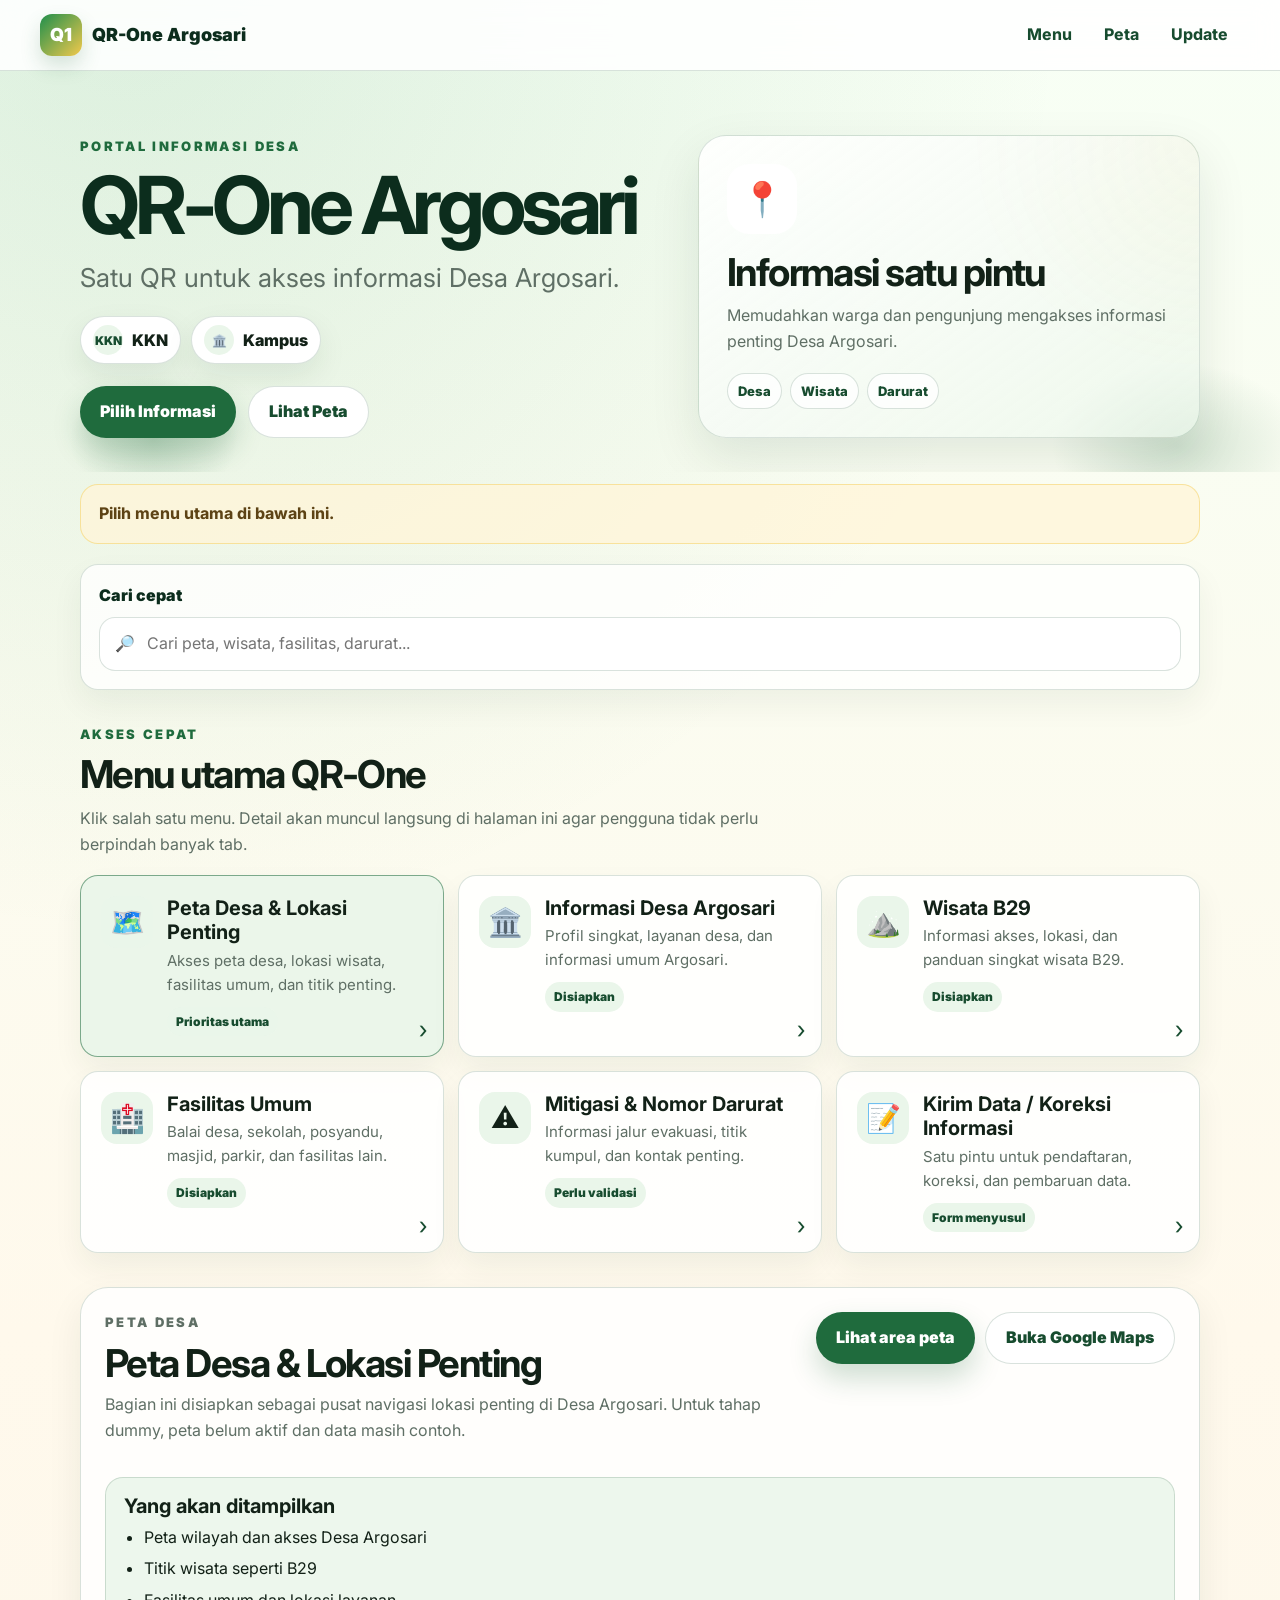
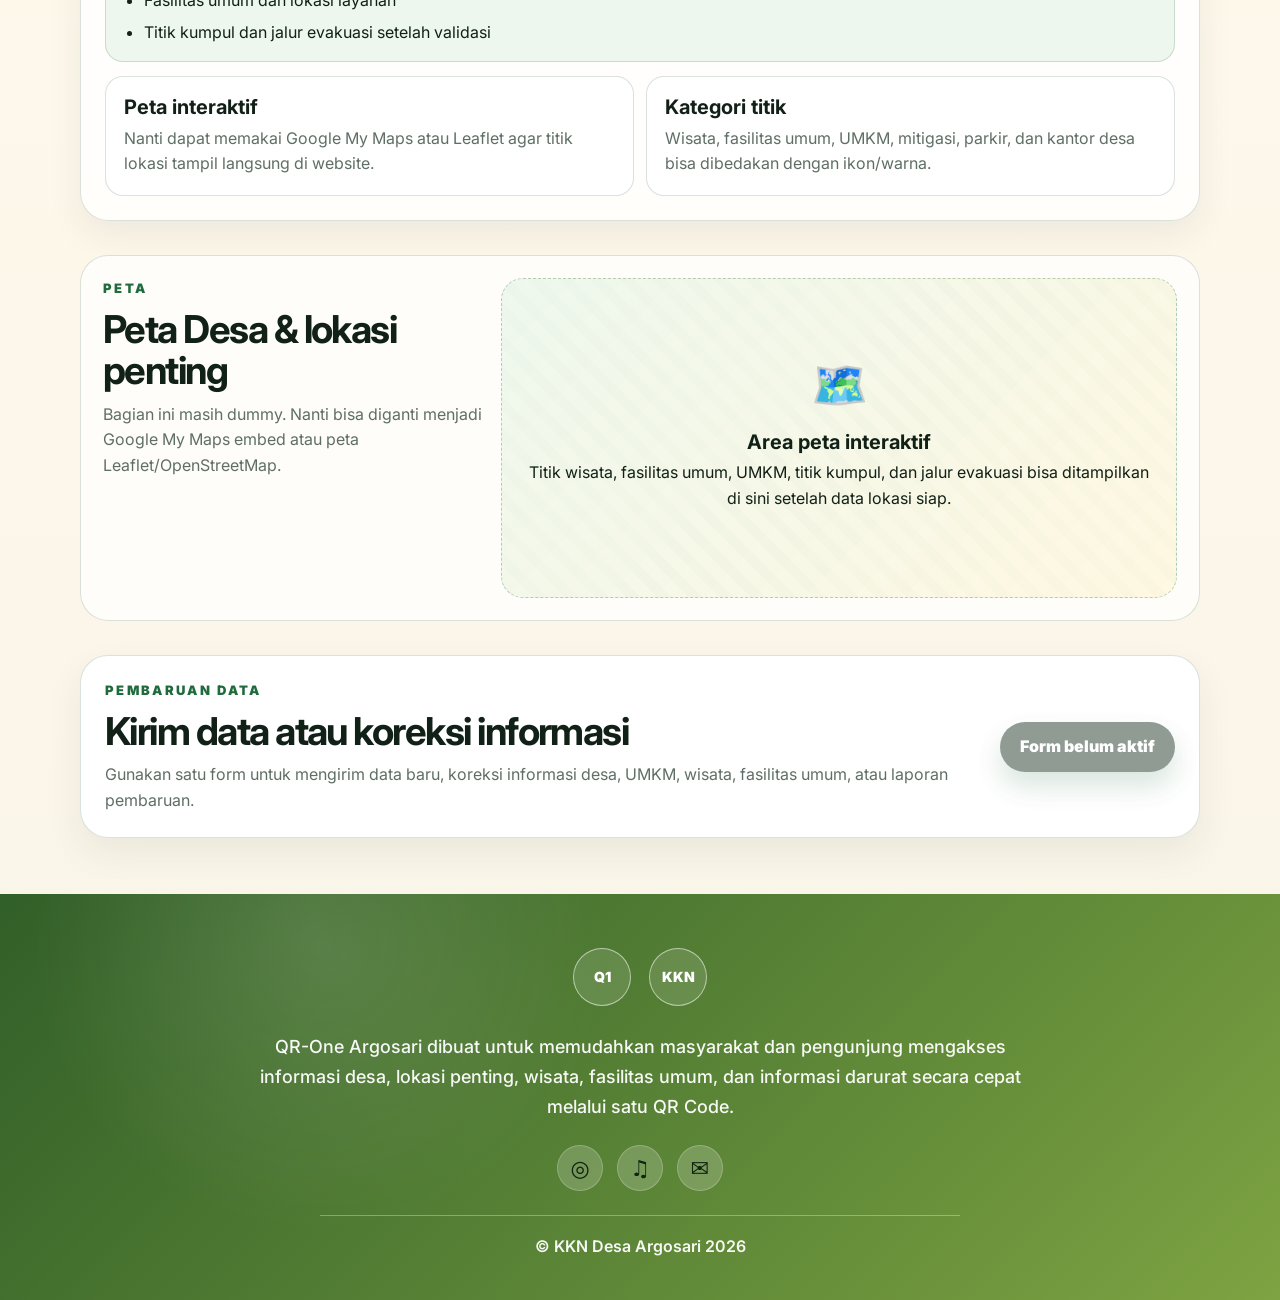
==== commit a0e93510: "Update index.html" ====
--- a/index.html
+++ b/index.html
@@ -909,10 +909,10 @@
         <aside class="hero-card" aria-label="Ringkasan fungsi QR-One">
           <div class="hero-card-icon" aria-hidden="true">📍</div>
 
-          <h2>Satu pintu informasi</h2>
+          <h2>Informasi satu pintu </h2>
 
           <p>
-            Dibuat untuk memudahkan warga dan pengunjung mengakses informasi penting Desa Argosari.
+            Memudahkan warga dan pengunjung mengakses informasi penting Desa Argosari.
           </p>
 
           <div class="mini-stats" aria-label="Kategori utama">
@@ -925,7 +925,7 @@
     </section>
 
     <section class="container notice" aria-label="Catatan penggunaan">
-      Pilih menu utama di bawah ini. Setiap tombol dibuat singkat agar mudah dipakai dari HP saat scan QR.
+      Pilih menu utama di bawah ini.
     </section>
 
     <section class="container search-section" aria-label="Pencarian cepat">
@@ -1215,7 +1215,7 @@
           ],
           actions: [
             { label: "Lihat titik kumpul", url: "#peta", type: "primary" },
-            { label: "Hubungi darurat", url: "#", type: "danger" }
+            { label: "Hubungi nomor darurat", url: "#", type: "danger" }
           ]
         }
       },
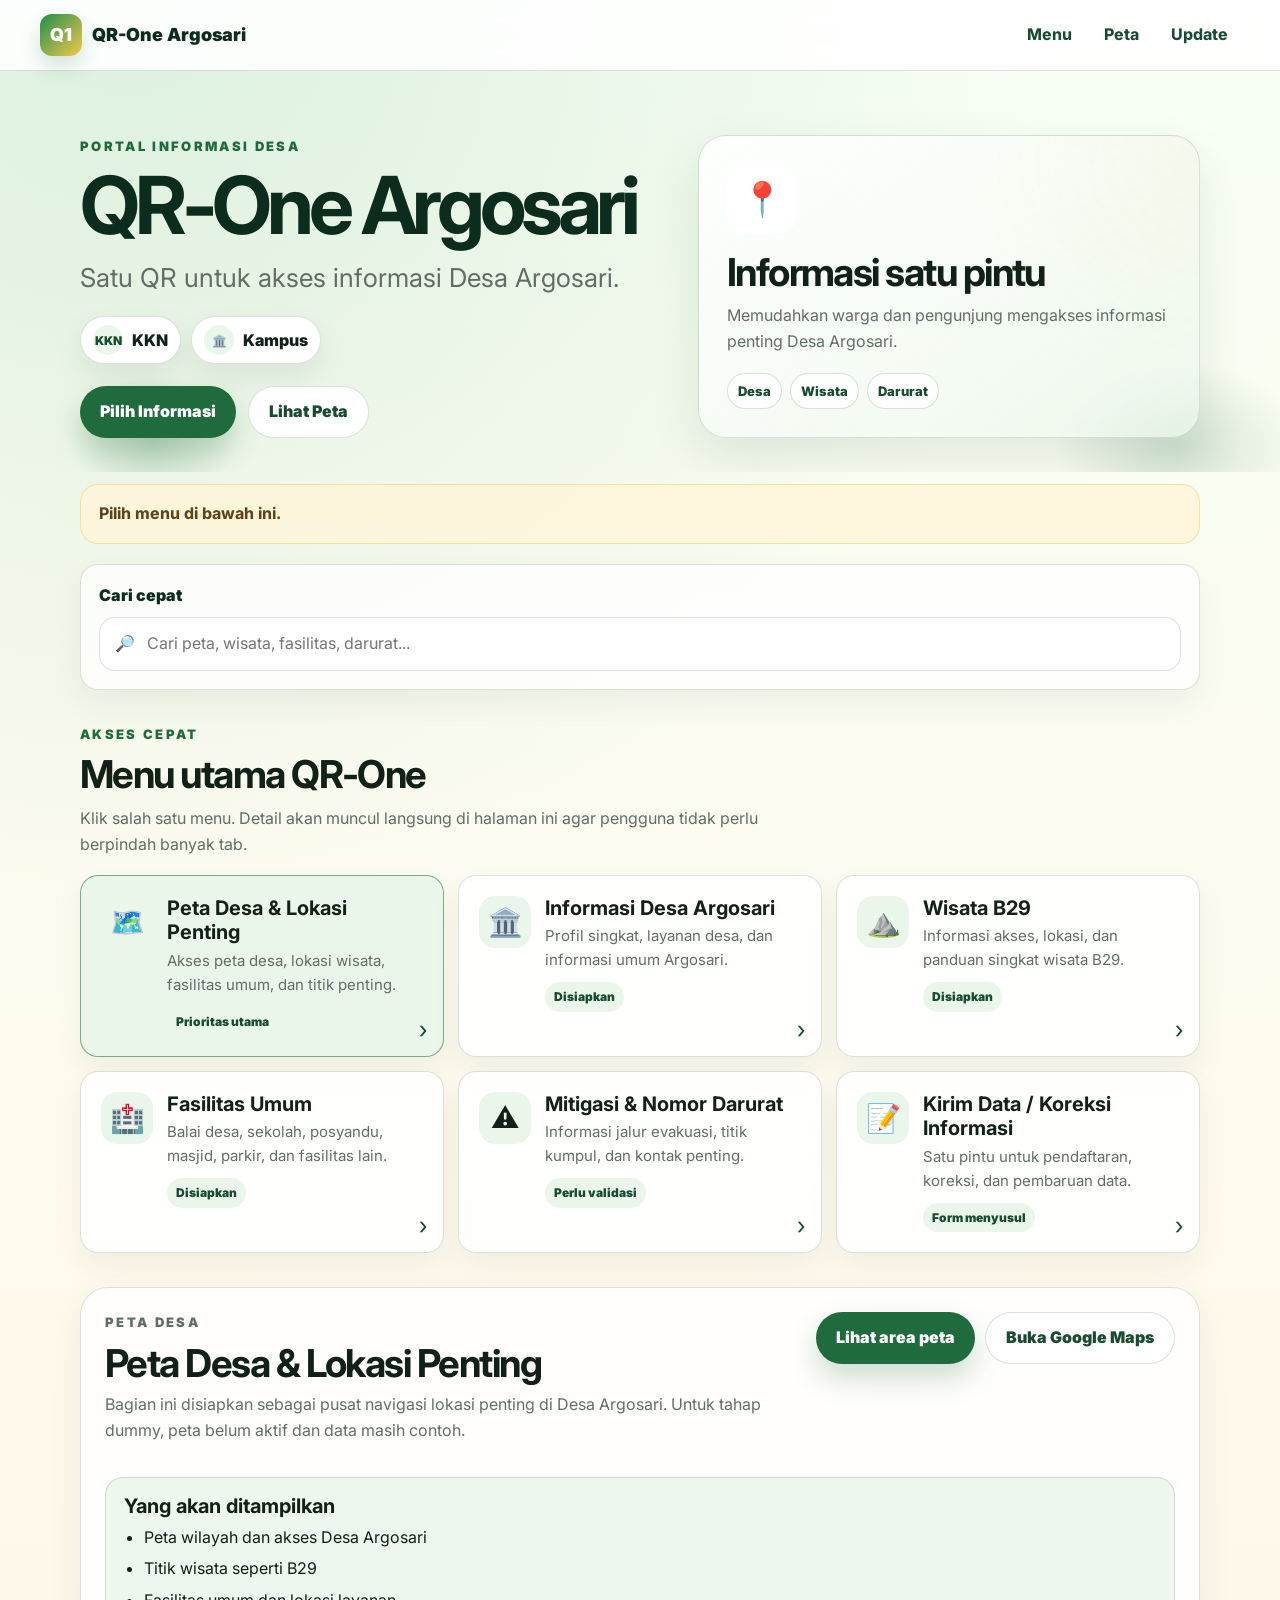
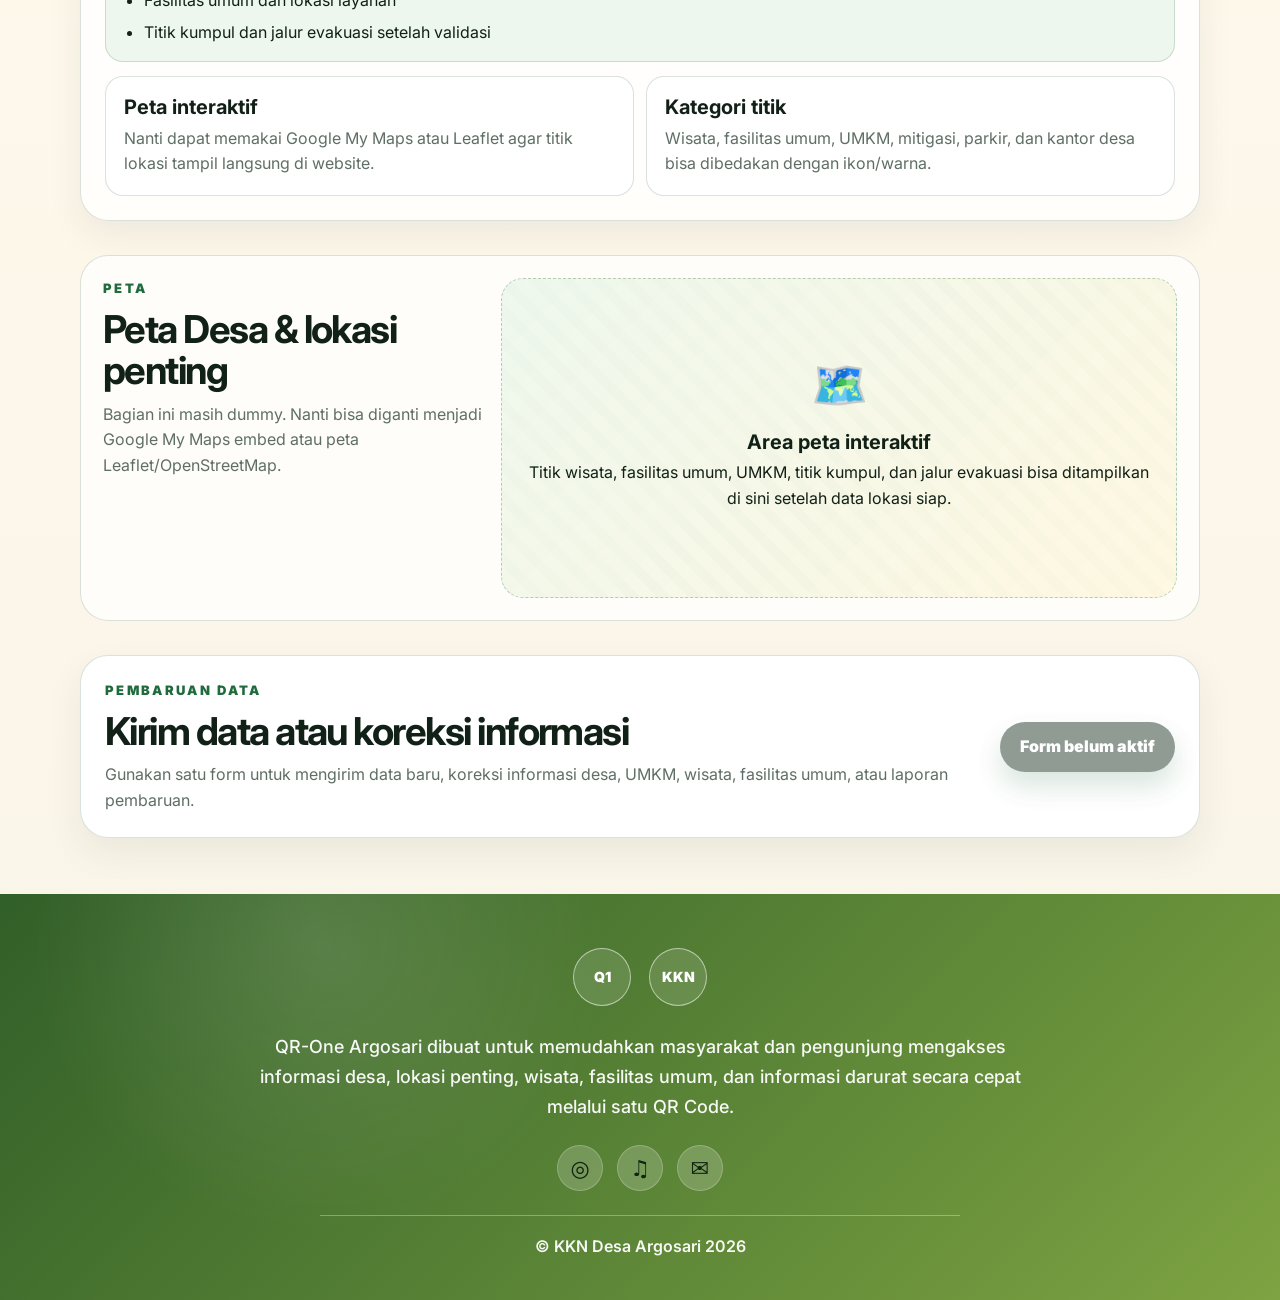
==== commit 1950028d: "Update index.html" ====
--- a/index.html
+++ b/index.html
@@ -925,7 +925,7 @@
     </section>
 
     <section class="container notice" aria-label="Catatan penggunaan">
-      Pilih menu utama di bawah ini.
+      Pilih menu di bawah ini.
     </section>
 
     <section class="container search-section" aria-label="Pencarian cepat">
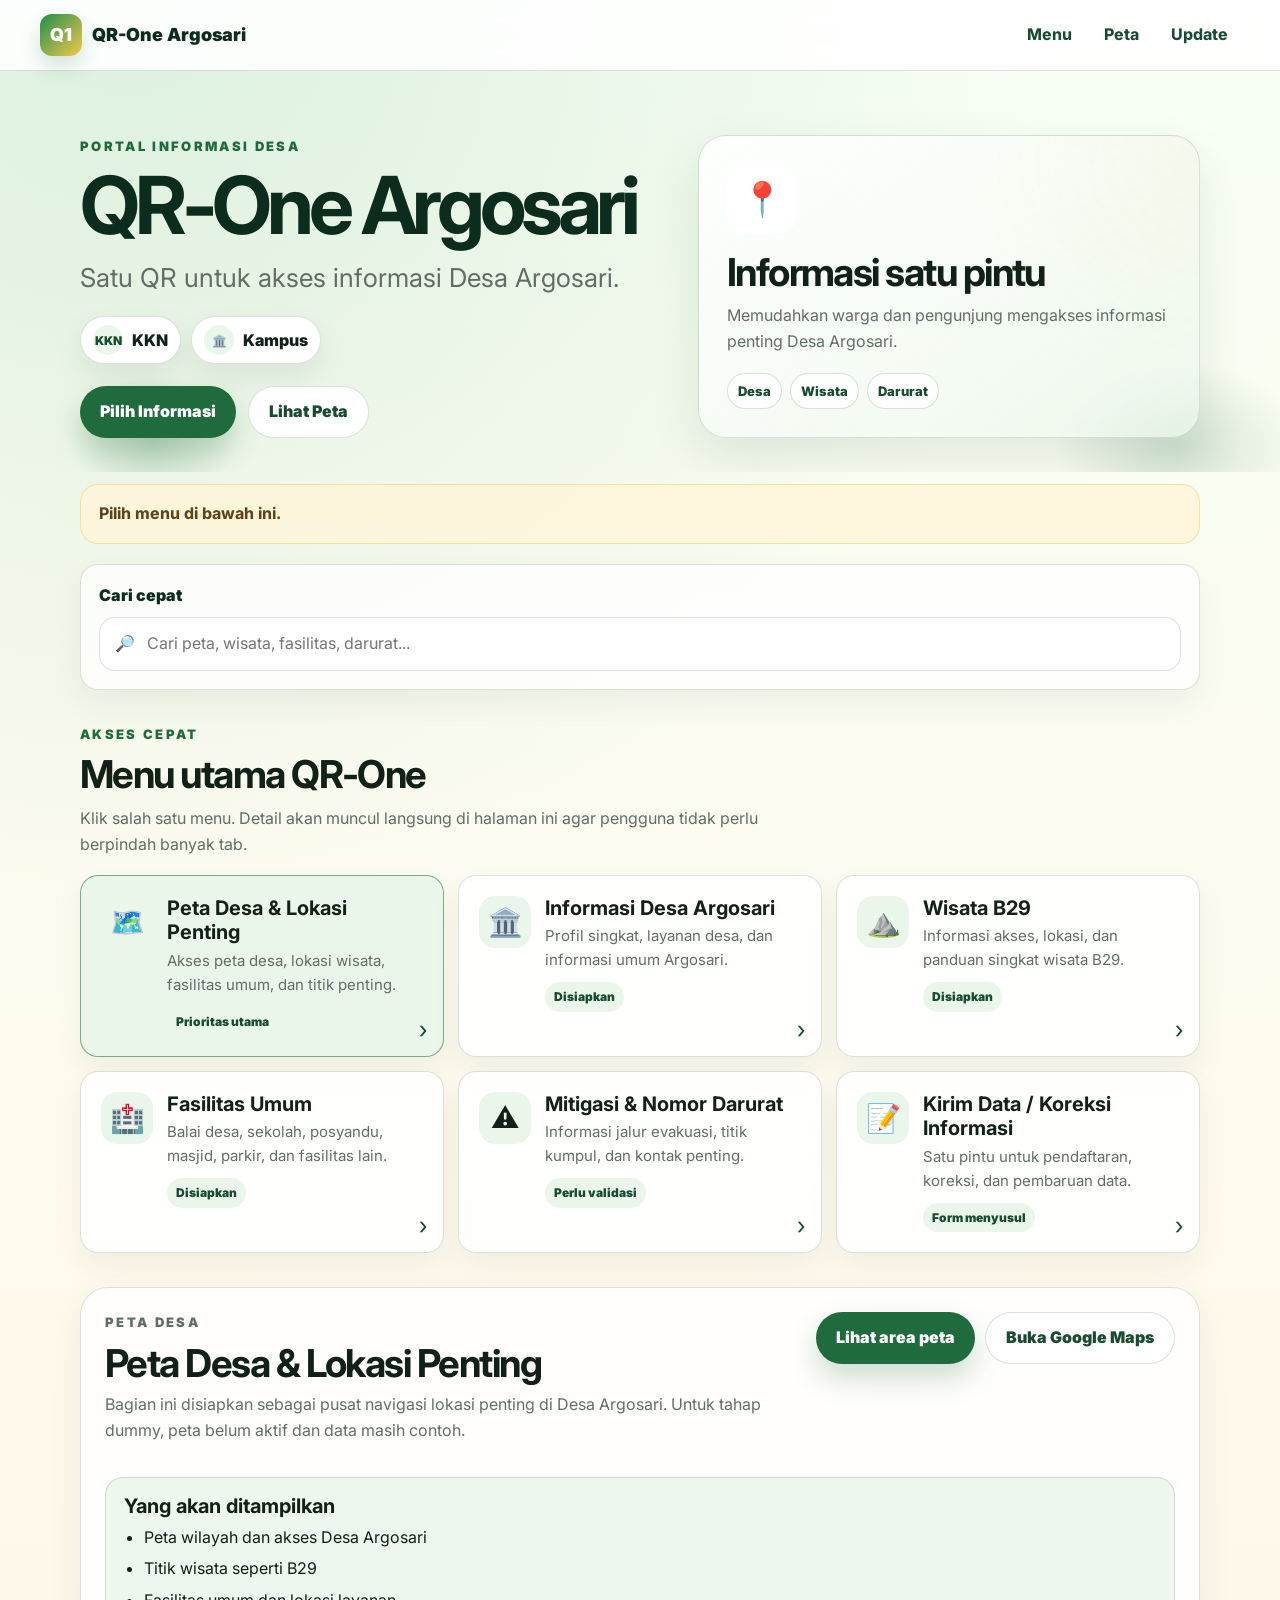
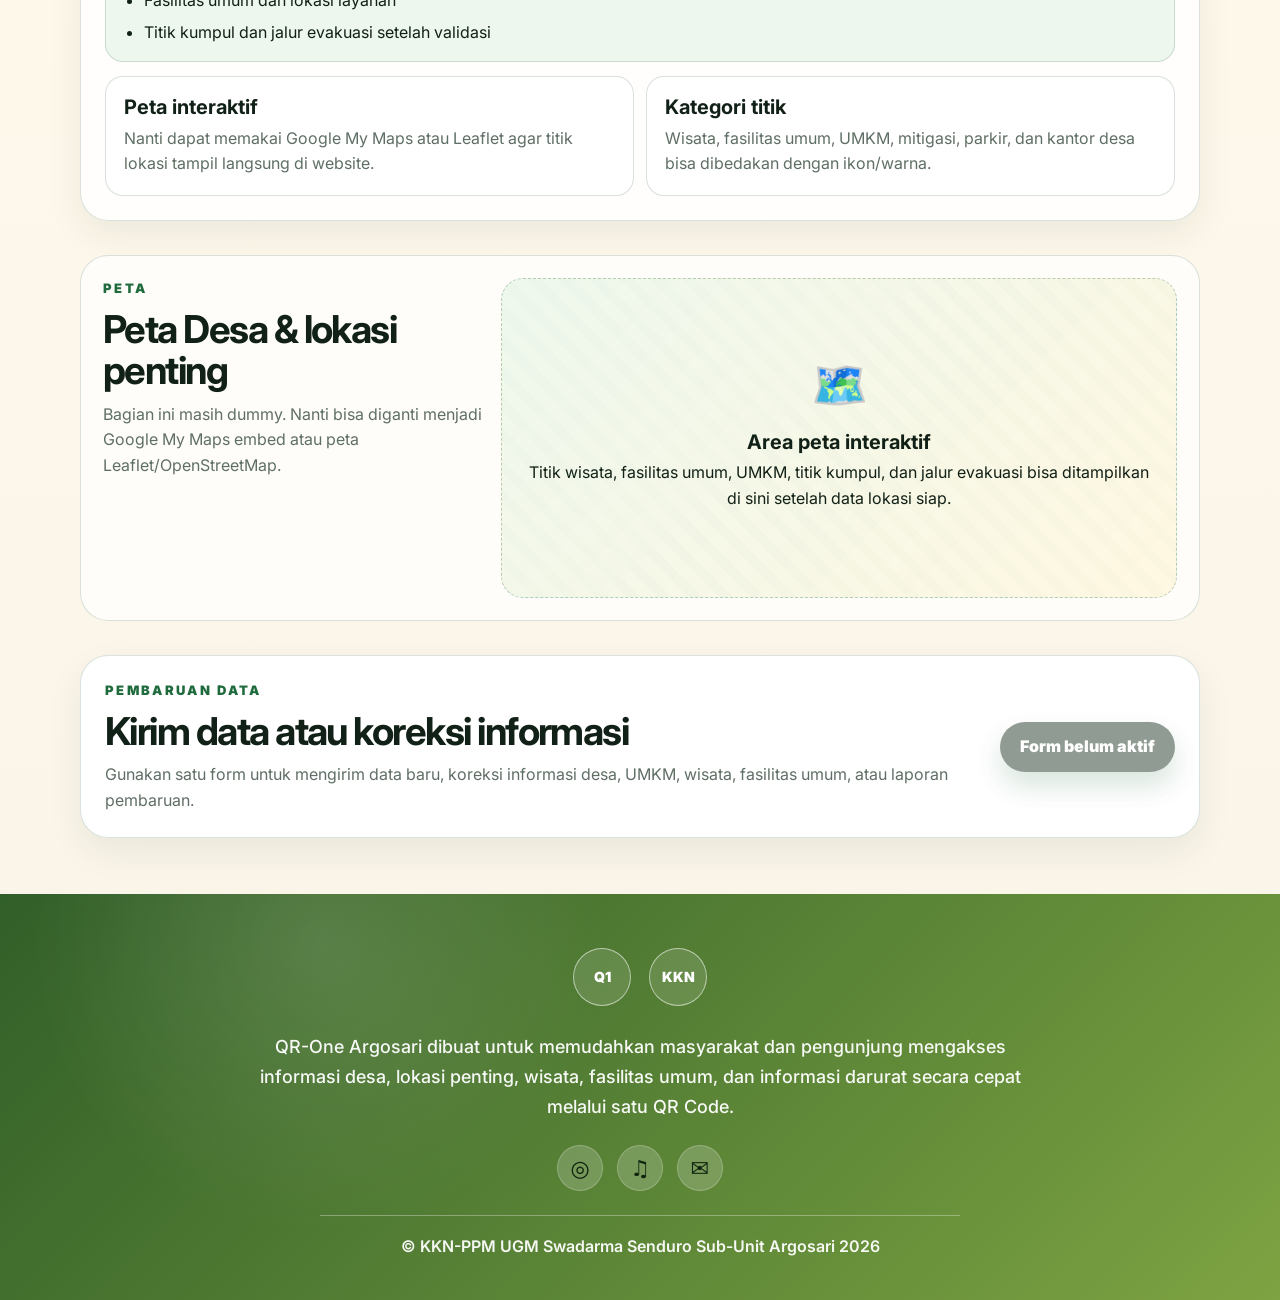
==== commit 0caf8780: "Update index.html" ====
--- a/index.html
+++ b/index.html
@@ -1039,7 +1039,7 @@
       <div class="qr-footer-line"></div>
 
       <p class="qr-footer-copy">
-        © KKN Desa Argosari 2026
+        © KKN-PPM UGM Swadarma Senduro Sub-Unit Argosari 2026
       </p>
     </div>
   </footer>
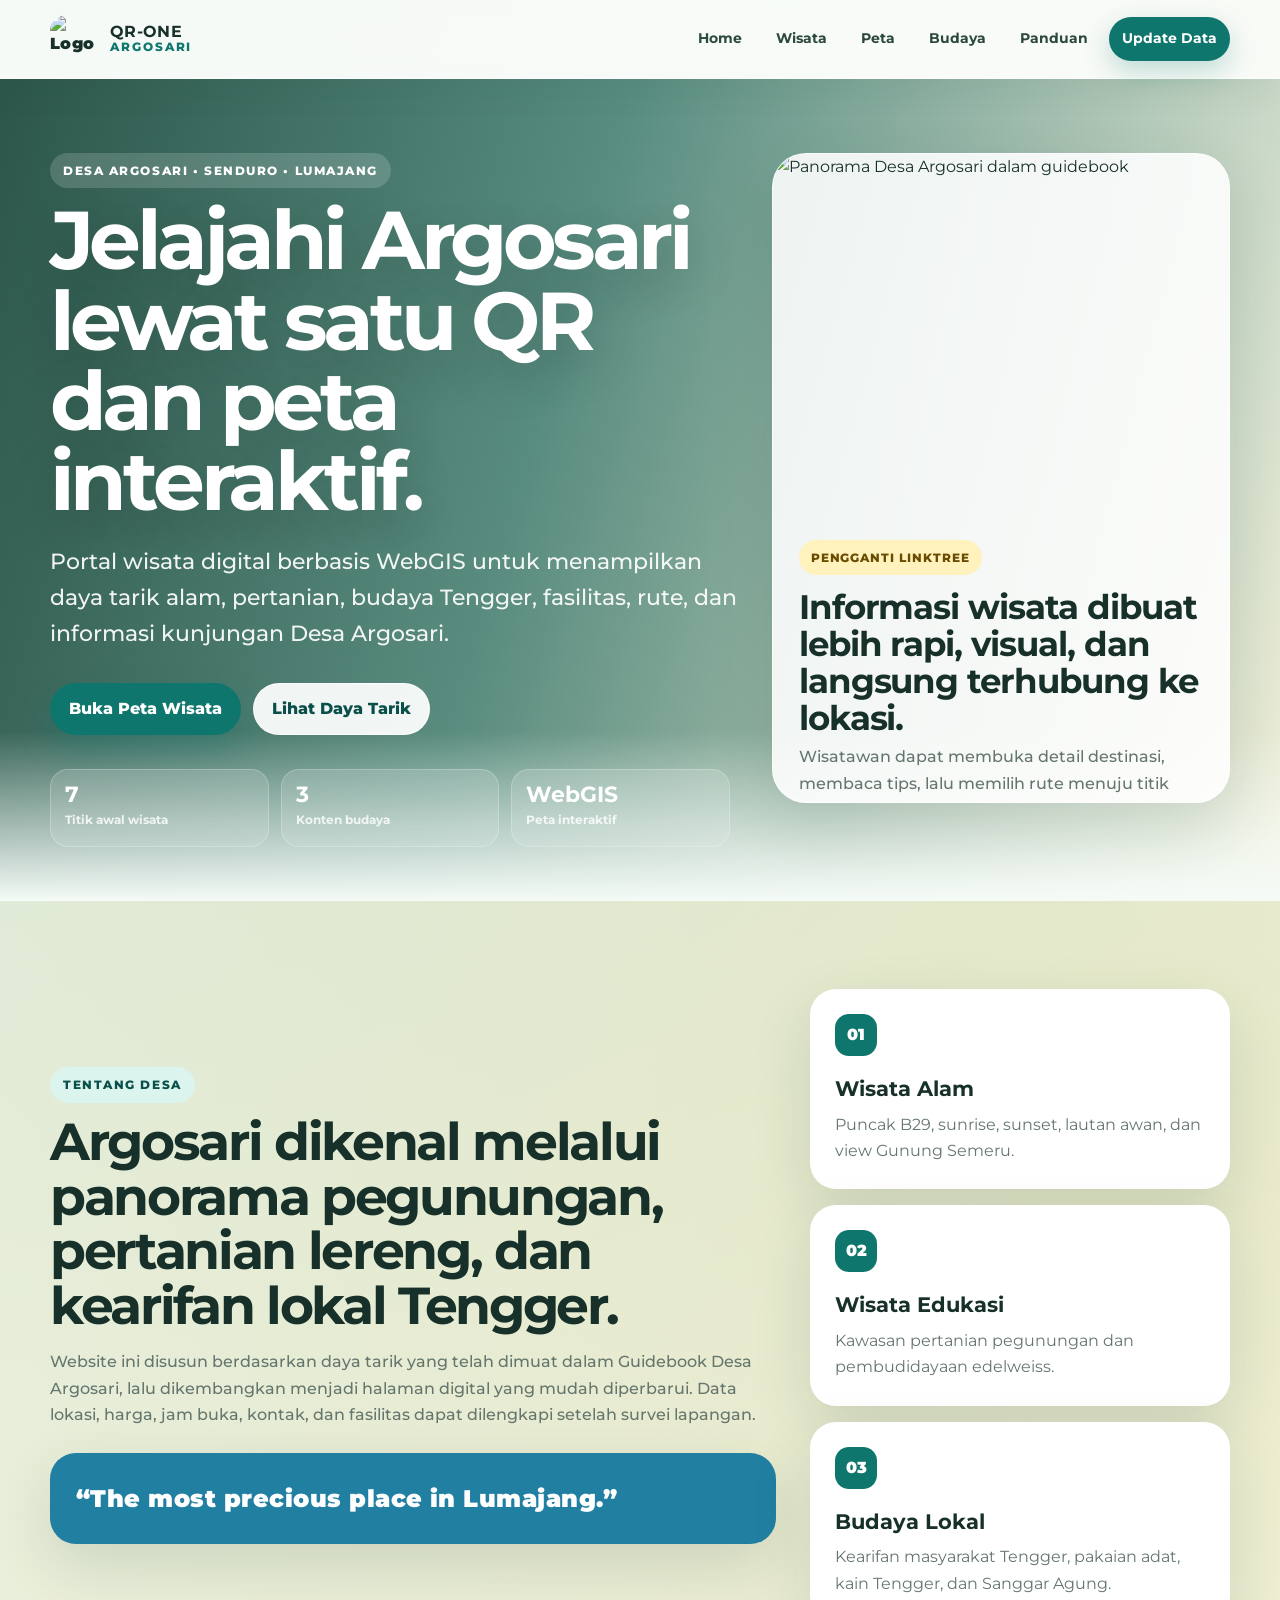
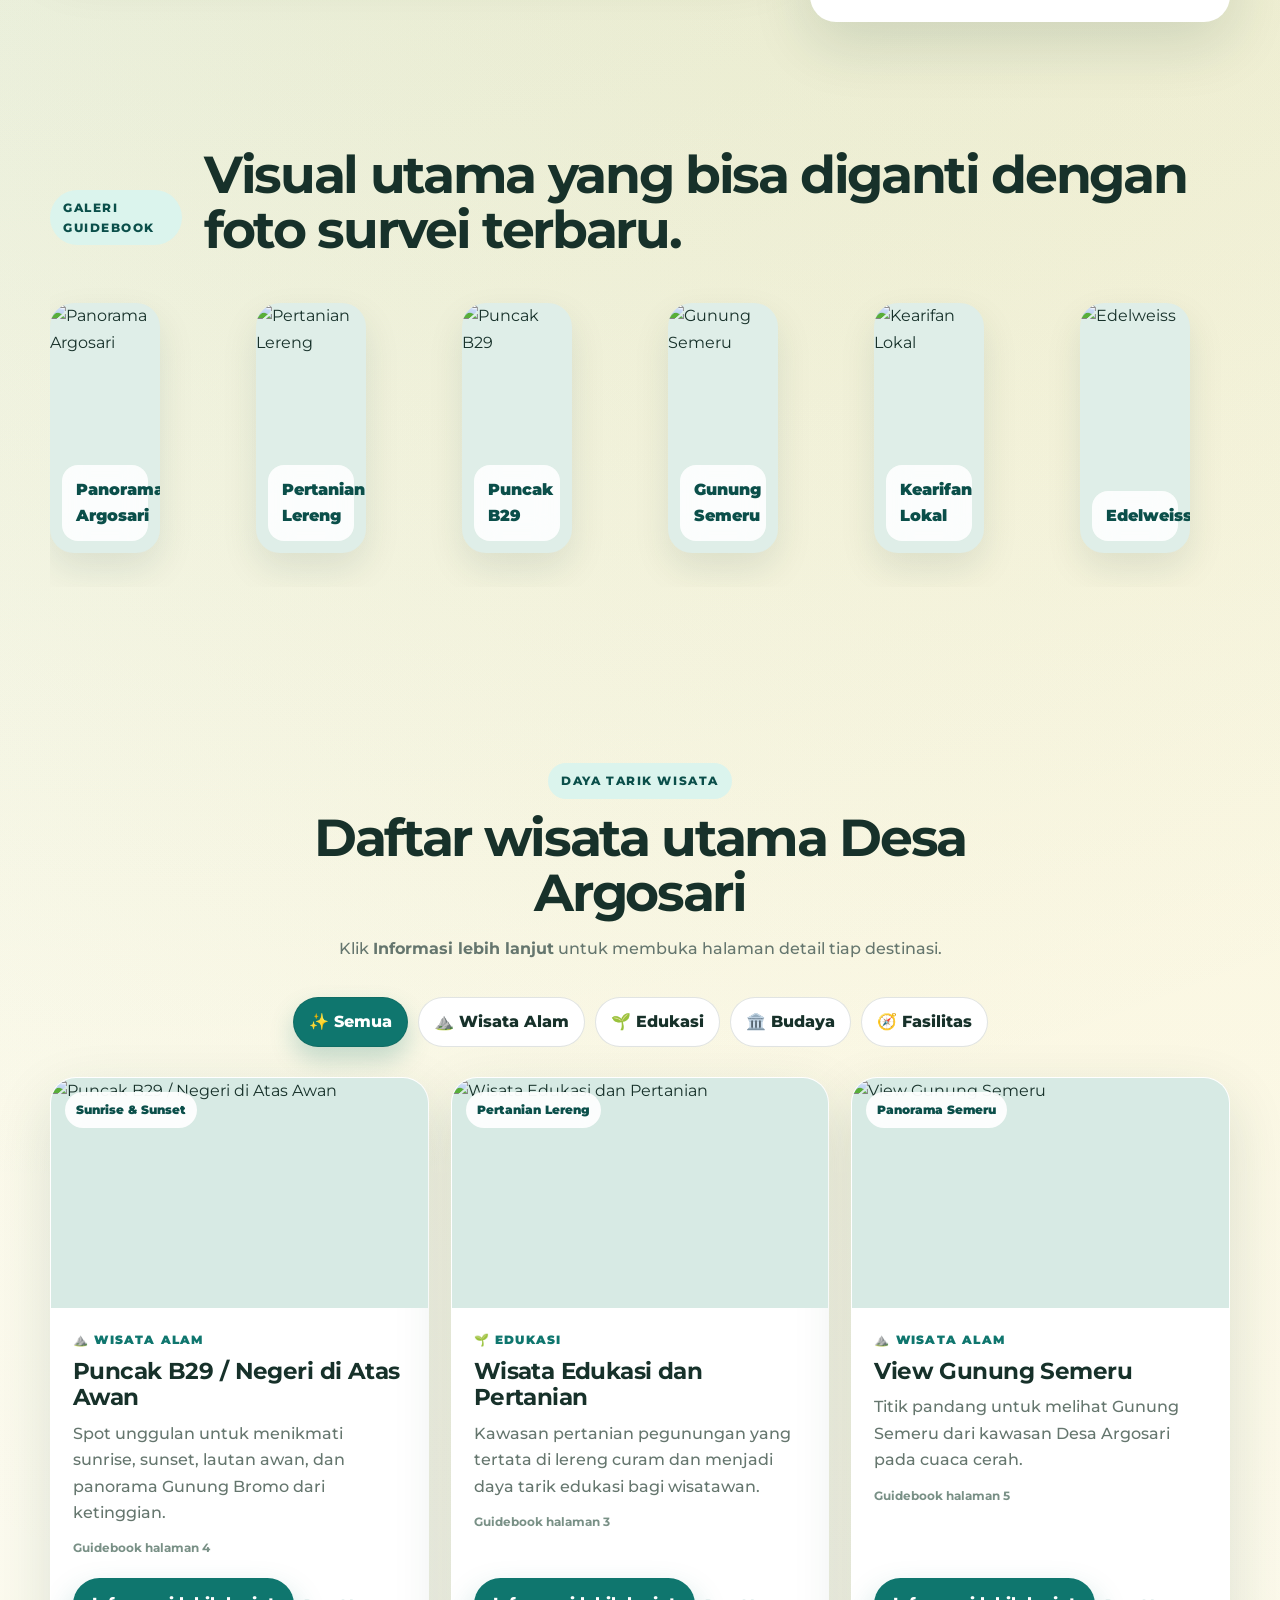
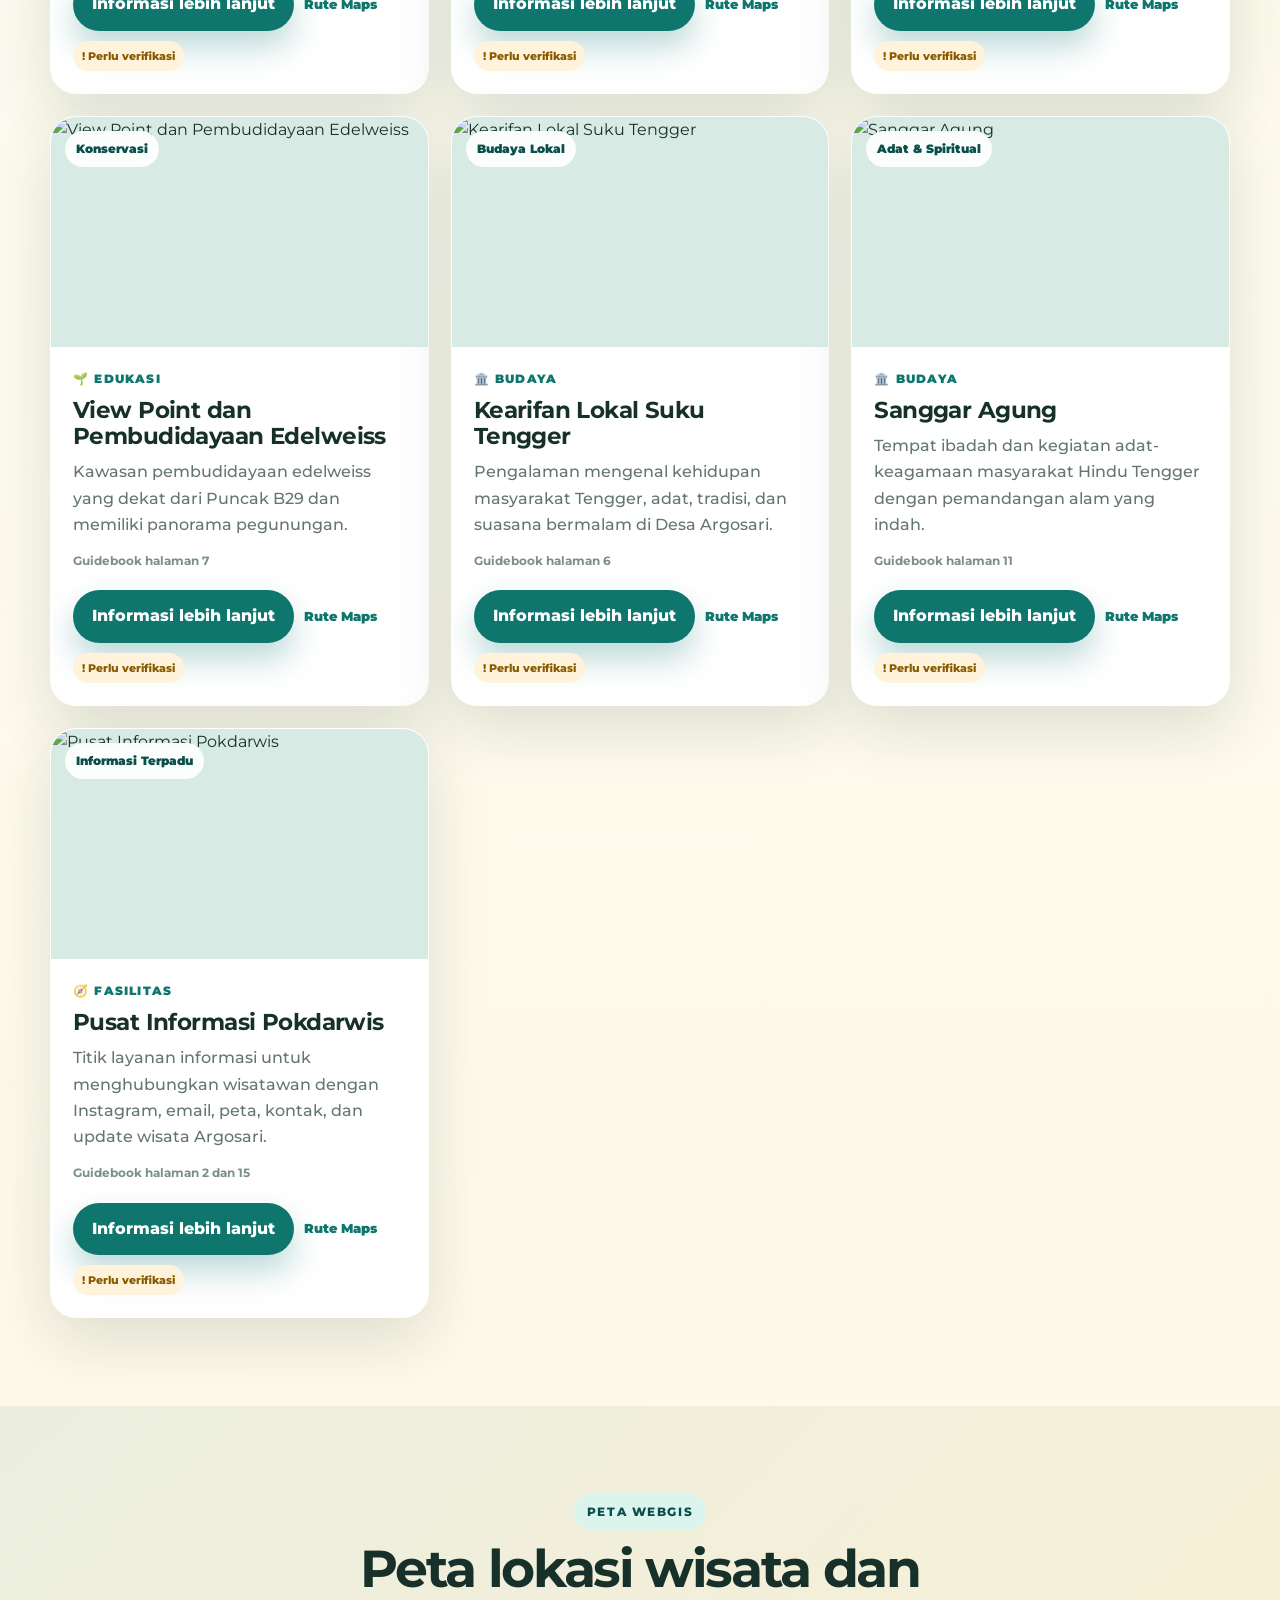
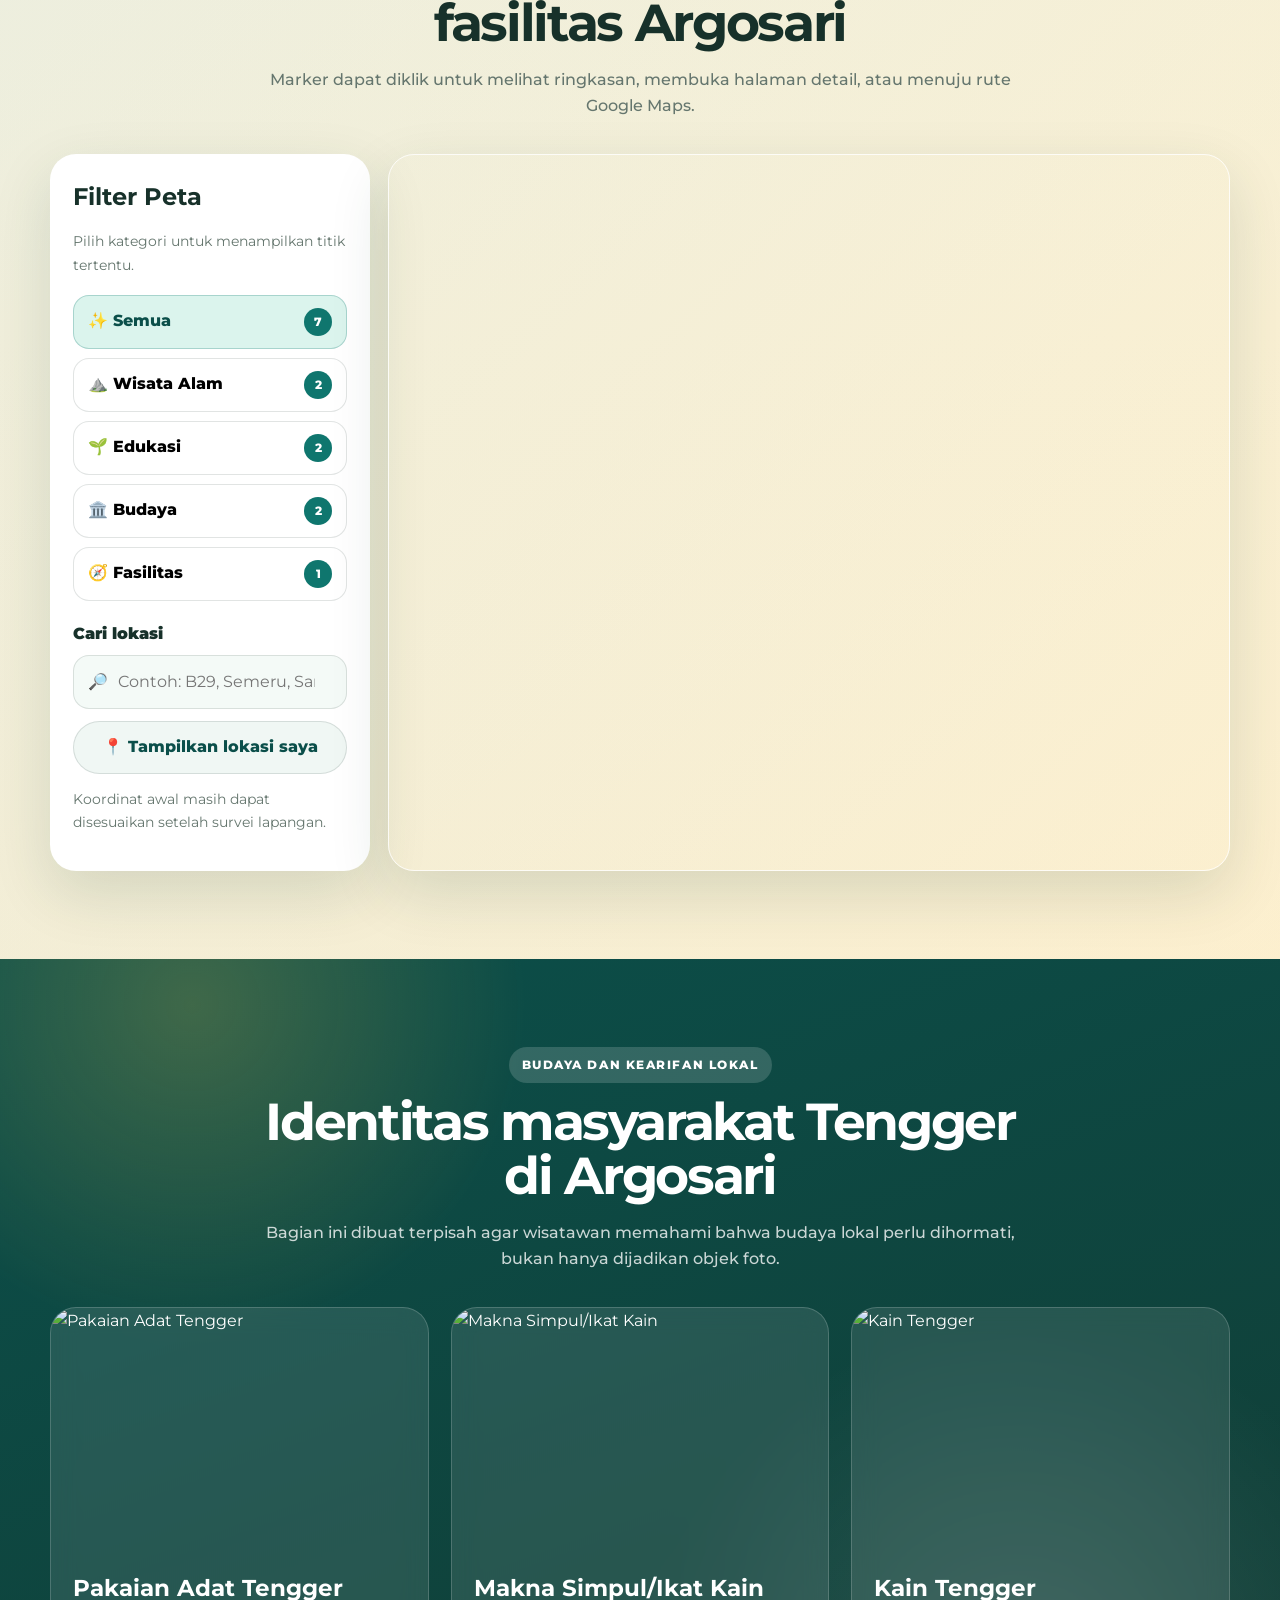
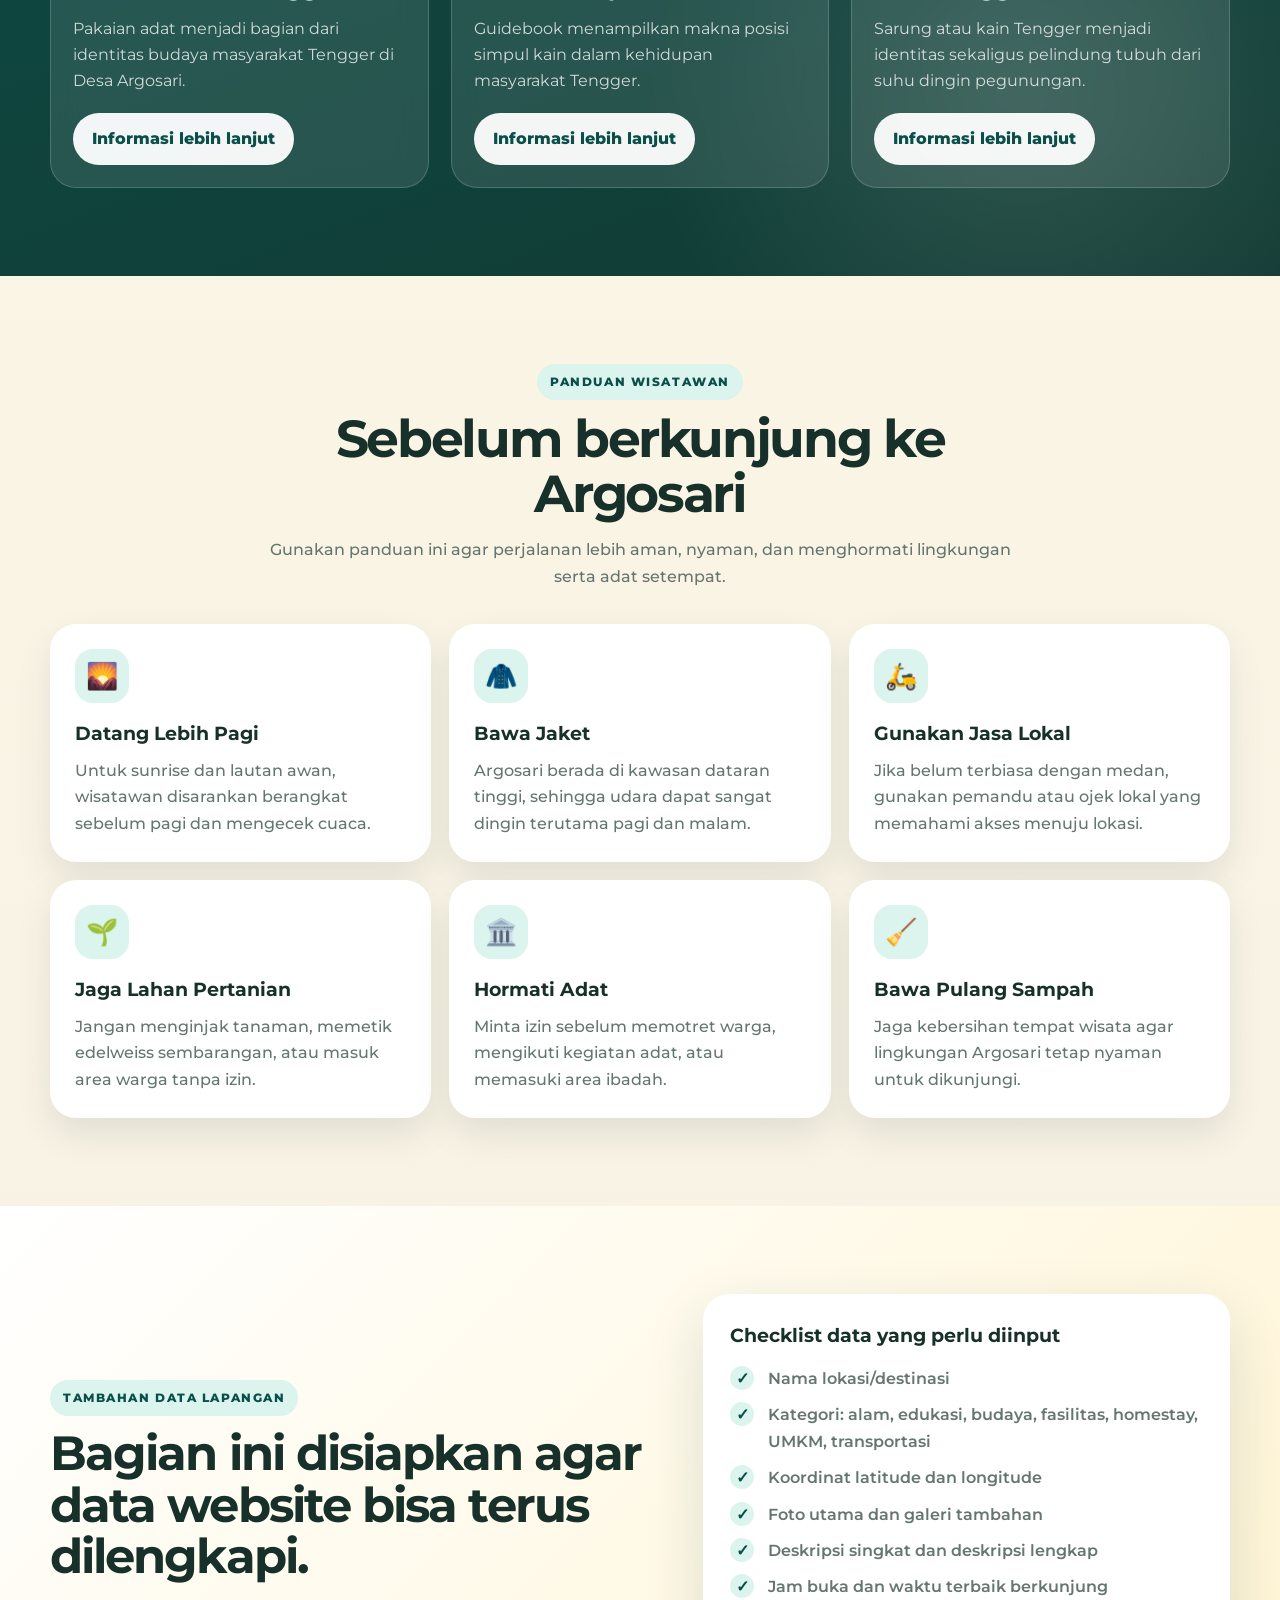
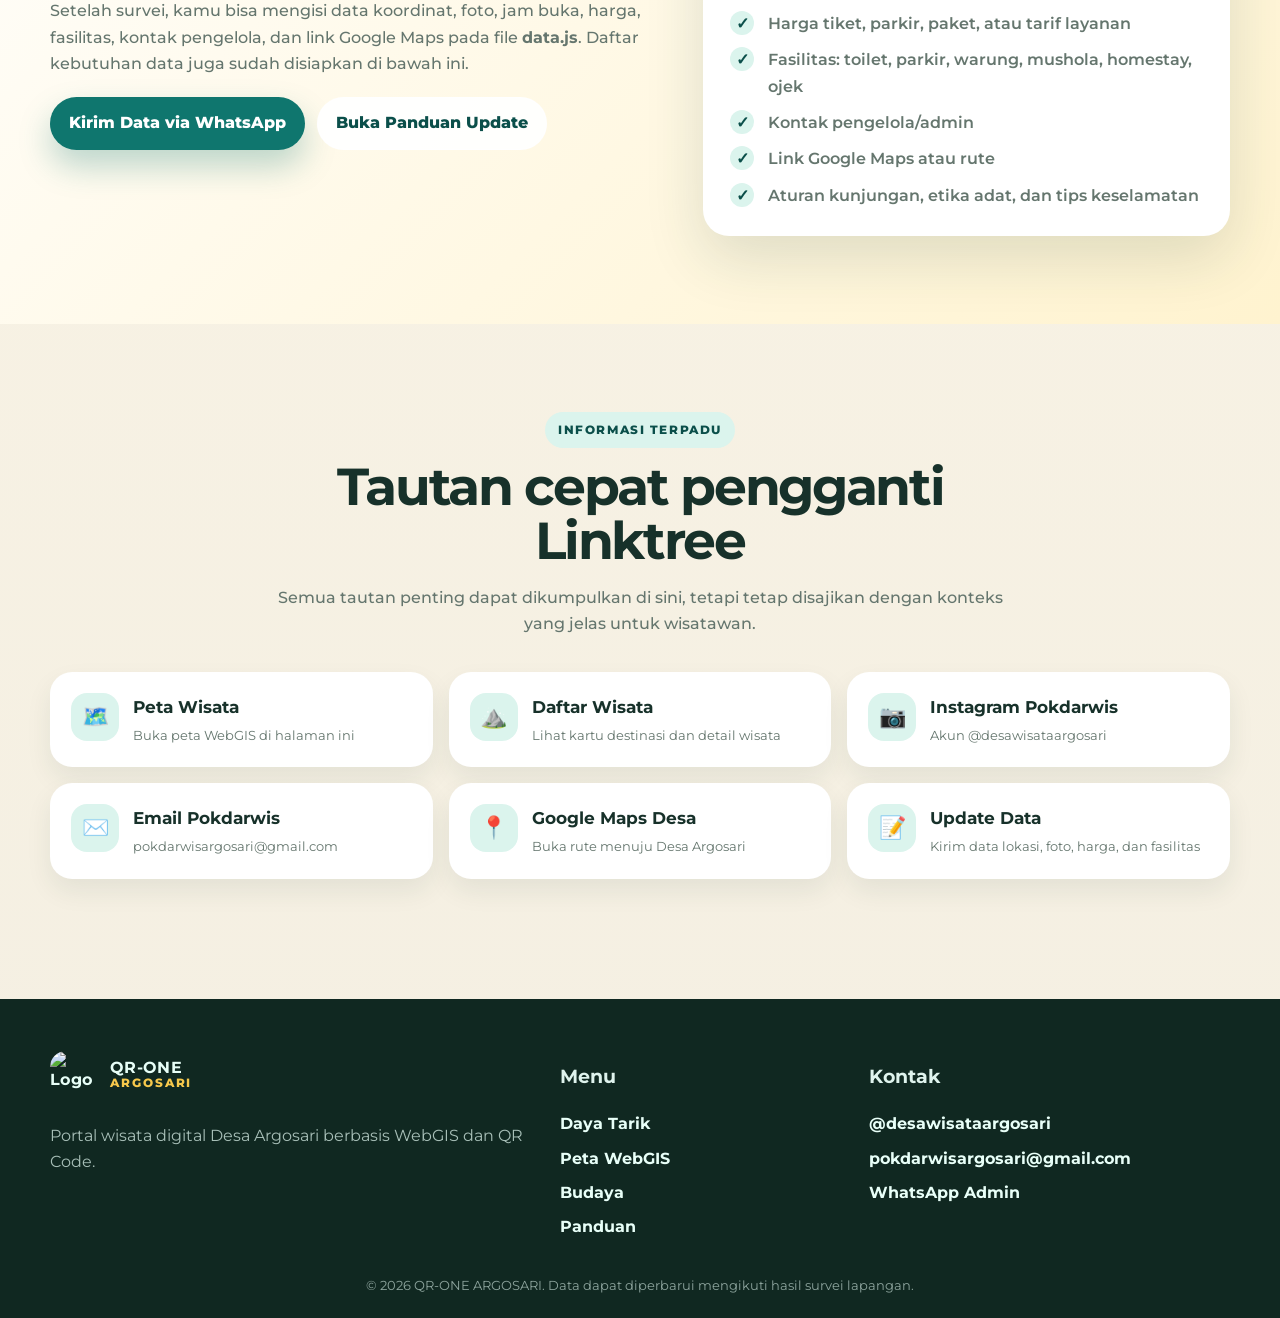
==== commit 8bf55b54: "Add files via upload" ====
--- a/index.html
+++ b/index.html
@@ -3,1408 +3,232 @@
 <head>
   <meta charset="utf-8" />
   <meta name="viewport" content="width=device-width, initial-scale=1" />
-
-  <title>QR-One Argosari</title>
-  <meta name="description" content="Portal akses cepat informasi Desa Argosari berbasis QR Code." />
-  <meta name="theme-color" content="#174c2f" />
+  <title>QR-ONE ARGOSARI | WebGIS Wisata Desa Argosari</title>
+  <meta name="description" content="Portal WebGIS wisata Desa Argosari Lumajang: peta interaktif, daya tarik wisata, budaya Tengger, panduan kunjungan, dan kontak Pokdarwis." />
+  <meta name="theme-color" content="#0f766e" />
+  <meta property="og:title" content="QR-ONE ARGOSARI" />
+  <meta property="og:description" content="Jelajahi Desa Argosari melalui peta interaktif dan informasi wisata dalam satu QR." />
+  <meta property="og:type" content="website" />
+  <link rel="icon" href="assets/logo.svg" type="image/svg+xml" />
 
   <link rel="preconnect" href="https://fonts.googleapis.com" />
   <link rel="preconnect" href="https://fonts.gstatic.com" crossorigin />
-  <link href="https://fonts.googleapis.com/css2?family=Inter:wght@400;500;600;700;800;900&display=swap" rel="stylesheet" />
-
-  <style>
-    :root {
-      --green-900: #0c2d1d;
-      --green-800: #174c2f;
-      --green-700: #1f6b3d;
-      --green-100: #eaf6ea;
-      --cream: #fff9ec;
-      --text: #122117;
-      --muted: #5f6f65;
-      --line: rgba(23, 76, 47, 0.16);
-      --shadow: 0 20px 50px rgba(12, 45, 29, 0.10);
-      --radius-lg: 28px;
-      --radius-md: 18px;
-      --container: 1120px;
-    }
-
-    * {
-      box-sizing: border-box;
-    }
-
-    html {
-      scroll-behavior: smooth;
-      scroll-padding-top: 86px;
-    }
-
-    body {
-      margin: 0;
-      font-family: Inter, ui-sans-serif, system-ui, -apple-system, BlinkMacSystemFont, "Segoe UI", sans-serif;
-      color: var(--text);
-      background:
-        radial-gradient(circle at 10% 0%, rgba(56, 150, 85, 0.14), transparent 30%),
-        linear-gradient(180deg, #f7fff5 0%, #fff9ec 46%, #f9f4e8 100%);
-      line-height: 1.6;
-    }
-
-    a {
-      color: inherit;
-    }
-
-    .skip-link {
-      position: absolute;
-      left: -999px;
-      top: 10px;
-      z-index: 20;
-      background: white;
-      padding: 10px 14px;
-      border-radius: 10px;
-    }
-
-    .skip-link:focus {
-      left: 10px;
-    }
-
-    .container {
-      width: min(100% - 36px, var(--container));
-      margin-inline: auto;
-    }
-
-    .site-header {
-      position: sticky;
-      top: 0;
-      z-index: 10;
-      background: rgba(255, 255, 255, 0.88);
-      backdrop-filter: blur(14px);
-      border-bottom: 1px solid var(--line);
-    }
-
-    .topbar {
-      width: min(100% - 36px, 1200px);
-      margin-inline: auto;
-      min-height: 70px;
-      display: flex;
-      align-items: center;
-      justify-content: space-between;
-      gap: 18px;
-    }
-
-    .brand {
-      display: inline-flex;
-      align-items: center;
-      gap: 10px;
-      text-decoration: none;
-      font-weight: 900;
-      font-size: 18px;
-      color: var(--green-900);
-    }
-
-    .brand-mark {
-      width: 42px;
-      height: 42px;
-      border-radius: 12px;
-      display: inline-grid;
-      place-items: center;
-      color: white;
-      background: linear-gradient(135deg, #1f8f4c, #f2c94c);
-      font-weight: 900;
-      box-shadow: 0 10px 20px rgba(31, 107, 61, 0.18);
-    }
-
-    .nav-actions {
-      display: flex;
-      align-items: center;
-      gap: 8px;
-    }
-
-    .nav-actions a {
-      text-decoration: none;
-      font-weight: 750;
-      color: var(--green-800);
-      padding: 8px 12px;
-      border-radius: 999px;
-    }
-
-    .nav-actions a:hover,
-    .nav-actions a:focus {
-      background: var(--green-100);
-    }
-
-    .section-pad {
-      padding: 64px 0 34px;
-    }
-
-    .hero {
-      position: relative;
-      overflow: hidden;
-    }
-
-    .hero::after {
-      content: "";
-      position: absolute;
-      inset: auto 0 0 0;
-      height: 160px;
-      background:
-        radial-gradient(120px 90px at 12% 80%, rgba(31, 107, 61, 0.20), transparent 70%),
-        radial-gradient(180px 120px at 92% 84%, rgba(31, 107, 61, 0.18), transparent 70%);
-      pointer-events: none;
-    }
-
-    .hero-grid {
-      position: relative;
-      z-index: 1;
-      display: grid;
-      grid-template-columns: 1.08fr 0.92fr;
-      gap: 28px;
-      align-items: center;
-    }
-
-    .eyebrow {
-      margin: 0 0 10px;
-      font-size: 13px;
-      letter-spacing: 0.18em;
-      font-weight: 900;
-      color: var(--green-700);
-      text-transform: uppercase;
-    }
-
-    h1,
-    h2,
-    h3,
-    p {
-      margin-top: 0;
-    }
-
-    h1 {
-      margin-bottom: 12px;
-      font-size: clamp(42px, 6.4vw, 80px);
-      line-height: 0.98;
-      letter-spacing: -0.065em;
-      color: var(--green-900);
-    }
-
-    h2 {
-      margin-bottom: 10px;
-      font-size: clamp(27px, 3vw, 42px);
-      line-height: 1.08;
-      letter-spacing: -0.04em;
-    }
-
-    h3 {
-      margin-bottom: 6px;
-      font-size: 20px;
-      line-height: 1.22;
-    }
-
-    .hero-subtitle {
-      max-width: 660px;
-      margin-bottom: 18px;
-      font-size: clamp(18px, 2.4vw, 26px);
-      color: var(--muted);
-    }
-
-    .partner-row {
-      display: flex;
-      flex-wrap: wrap;
-      gap: 10px;
-      margin-bottom: 22px;
-    }
-
-    .partner-card {
-      display: inline-flex;
-      align-items: center;
-      gap: 9px;
-      background: white;
-      border: 1px solid var(--line);
-      border-radius: 999px;
-      padding: 8px 12px;
-      font-weight: 850;
-      box-shadow: 0 12px 30px rgba(12, 45, 29, 0.08);
-    }
-
-    .partner-logo {
-      width: 30px;
-      height: 30px;
-      display: inline-grid;
-      place-items: center;
-      border-radius: 999px;
-      background: var(--green-100);
-      color: var(--green-800);
-      font-size: 12px;
-      font-weight: 950;
-    }
-
-    .primary-cta-row {
-      display: flex;
-      flex-wrap: wrap;
-      gap: 12px;
-    }
-
-    .primary-cta,
-    .secondary-cta,
-    .form-button,
-    .detail-button {
-      display: inline-flex;
-      min-height: 50px;
-      align-items: center;
-      justify-content: center;
-      border-radius: 999px;
-      padding: 12px 20px;
-      text-decoration: none;
-      font-weight: 900;
-    }
-
-    .primary-cta,
-    .form-button,
-    .detail-button.primary {
-      background: var(--green-700);
-      color: white;
-      box-shadow: 0 14px 28px rgba(31, 107, 61, 0.22);
-    }
-
-    .secondary-cta,
-    .detail-button.secondary {
-      background: white;
-      border: 1px solid var(--line);
-      color: var(--green-800);
-    }
-
-    .detail-button.danger {
-      background: #b42318;
-      color: white;
-      box-shadow: 0 14px 28px rgba(180, 35, 24, 0.18);
-    }
-
-    .hero-card {
-      border: 1px solid var(--line);
-      border-radius: var(--radius-lg);
-      padding: 28px;
-      background:
-        linear-gradient(145deg, rgba(255, 255, 255, 0.90), rgba(234, 246, 234, 0.72)),
-        radial-gradient(circle at 100% 0%, rgba(242, 201, 76, 0.28), transparent 40%);
-      box-shadow: var(--shadow);
-    }
-
-    .hero-card-icon {
-      width: 70px;
-      height: 70px;
-      display: grid;
-      place-items: center;
-      margin-bottom: 18px;
-      border-radius: 22px;
-      background: white;
-      font-size: 34px;
-    }
-
-    .hero-card p {
-      color: var(--muted);
-    }
-
-    .mini-stats {
-      display: flex;
-      flex-wrap: wrap;
-      gap: 8px;
-      margin-top: 18px;
-    }
-
-    .mini-stats span {
-      border: 1px solid var(--line);
-      border-radius: 999px;
-      padding: 7px 10px;
-      background: rgba(255,255,255,0.78);
-      font-size: 13px;
-      font-weight: 850;
-      color: var(--green-800);
-    }
-
-    .notice {
-      margin-top: 12px;
-      margin-bottom: 20px;
-      padding: 16px 18px;
-      border-radius: 18px;
-      border: 1px solid rgba(242, 201, 76, 0.45);
-      background: rgba(255, 245, 216, 0.76);
-      color: #5d4315;
-      font-weight: 750;
-    }
-
-    .search-section {
-      margin-bottom: 34px;
-      padding: 18px;
-      background: rgba(255, 255, 255, 0.78);
-      border: 1px solid var(--line);
-      border-radius: var(--radius-md);
-      box-shadow: 0 14px 32px rgba(12, 45, 29, 0.06);
-    }
-
-    .search-section label {
-      display: block;
-      margin-bottom: 8px;
-      font-weight: 900;
-      color: var(--green-900);
-    }
-
-    .search-box {
-      display: flex;
-      align-items: center;
-      gap: 10px;
-      min-height: 54px;
-      padding-inline: 15px;
-      border: 1px solid var(--line);
-      border-radius: 16px;
-      background: white;
-    }
-
-    .search-box input {
-      width: 100%;
-      border: 0;
-      outline: none;
-      font: inherit;
-      background: transparent;
-    }
-
-    .main-menu,
-    .detail-section,
-    .map-section,
-    .update-section {
-      margin-bottom: 34px;
-    }
-
-    .section-head {
-      max-width: 720px;
-      margin-bottom: 18px;
-    }
-
-    .section-head p:not(.eyebrow),
-    .map-copy p:not(.eyebrow),
-    .update-section p:not(.eyebrow),
-    .detail-main p {
-      color: var(--muted);
-    }
-
-    .menu-grid {
-      display: grid;
-      grid-template-columns: repeat(3, 1fr);
-      gap: 14px;
-    }
-
-    .menu-card {
-      position: relative;
-      display: flex;
-      min-height: 140px;
-      gap: 14px;
-      align-items: flex-start;
-      padding: 20px;
-      border-radius: var(--radius-md);
-      border: 1px solid var(--line);
-      background: rgba(255,255,255,0.86);
-      text-decoration: none;
-      box-shadow: 0 14px 30px rgba(12, 45, 29, 0.06);
-      transition: transform 0.18s ease, box-shadow 0.18s ease, border-color 0.18s ease;
-    }
-
-    .menu-card:hover,
-    .menu-card:focus {
-      transform: translateY(-2px);
-      border-color: rgba(31, 107, 61, 0.42);
-      box-shadow: 0 18px 40px rgba(12, 45, 29, 0.10);
-    }
-
-    .menu-card.is-active {
-      border-color: rgba(31, 107, 61, 0.55);
-      background: rgba(234, 246, 234, 0.92);
-    }
-
-    .menu-card .icon {
-      width: 52px;
-      height: 52px;
-      flex: 0 0 auto;
-      display: grid;
-      place-items: center;
-      border-radius: 16px;
-      background: var(--green-100);
-      font-size: 28px;
-    }
-
-    .menu-card h3 {
-      margin-bottom: 4px;
-    }
-
-    .menu-card p {
-      margin-bottom: 10px;
-      color: var(--muted);
-      font-size: 15px;
-    }
-
-    .menu-card .status {
-      display: inline-flex;
-      border-radius: 999px;
-      padding: 5px 9px;
-      background: var(--green-100);
-      color: var(--green-800);
-      font-size: 12px;
-      font-weight: 900;
-    }
-
-    .menu-card .arrow {
-      position: absolute;
-      right: 16px;
-      bottom: 14px;
-      color: var(--green-800);
-      font-size: 24px;
-      line-height: 1;
-    }
-
-    .empty-state {
-      padding: 18px;
-      border: 1px dashed var(--line);
-      border-radius: 18px;
-      background: rgba(255,255,255,0.72);
-      color: var(--muted);
-    }
-
-    .detail-section {
-      border: 1px solid var(--line);
-      border-radius: var(--radius-lg);
-      padding: 24px;
-      background: rgba(255,255,255,0.82);
-      box-shadow: 0 14px 36px rgba(12,45,29,0.07);
-    }
-
-    .detail-shell {
-      display: grid;
-      grid-template-columns: 1fr auto;
-      gap: 18px;
-      align-items: start;
-      margin-bottom: 18px;
-    }
-
-    .detail-main h2 {
-      margin-bottom: 8px;
-    }
-
-    .detail-actions {
-      display: flex;
-      flex-wrap: wrap;
-      justify-content: flex-end;
-      gap: 10px;
-    }
-
-    .detail-content {
-      display: grid;
-      gap: 14px;
-    }
-
-    .detail-highlight {
-      padding: 16px 18px;
-      border-radius: 18px;
-      background: rgba(234, 246, 234, 0.82);
-      border: 1px solid var(--line);
-    }
-
-    .detail-highlight ul {
-      margin: 0;
-      padding-left: 20px;
-    }
-
-    .detail-highlight li + li {
-      margin-top: 6px;
-    }
-
-    .detail-card-grid {
-      display: grid;
-      grid-template-columns: repeat(2, 1fr);
-      gap: 12px;
-    }
-
-    .detail-card {
-      padding: 18px;
-      border-radius: 18px;
-      background: #fff;
-      border: 1px solid var(--line);
-    }
-
-    .detail-card p {
-      margin: 0;
-      color: var(--muted);
-    }
-
-    .map-section {
-      display: grid;
-      grid-template-columns: 0.72fr 1.28fr;
-      gap: 18px;
-      align-items: stretch;
-      padding: 22px;
-      border-radius: var(--radius-lg);
-      border: 1px solid var(--line);
-      background: rgba(255,255,255,0.74);
-    }
-
-    .map-placeholder {
-      min-height: 320px;
-      display: grid;
-      place-items: center;
-      text-align: center;
-      border-radius: 22px;
-      background:
-        linear-gradient(135deg, rgba(234, 246, 234, 0.8), rgba(255, 245, 216, 0.72)),
-        repeating-linear-gradient(45deg, rgba(31,107,61,0.06), rgba(31,107,61,0.06) 10px, transparent 10px, transparent 22px);
-      border: 1px dashed rgba(31, 107, 61, 0.30);
-      padding: 24px;
-    }
-
-    .map-icon {
-      display: block;
-      font-size: 46px;
-      margin-bottom: 8px;
-    }
-
-    .update-section {
-      display: grid;
-      grid-template-columns: 1fr auto;
-      gap: 18px;
-      align-items: center;
-      padding: 24px;
-      border-radius: var(--radius-lg);
-      border: 1px solid var(--line);
-      background: white;
-      box-shadow: 0 14px 36px rgba(12,45,29,0.07);
-    }
-
-    .update-section p:not(.eyebrow) {
-      margin: 0;
-    }
-
-    .form-button[aria-disabled="true"] {
-      opacity: 0.78;
-      background: #728176;
-      pointer-events: none;
-    }
-
-    .qr-footer {
-      margin-top: 56px;
-      background:
-        radial-gradient(circle at 25% 12%, rgba(255, 255, 255, 0.12), transparent 28%),
-        linear-gradient(135deg, #315f28, #7da342);
-      color: #ffffff;
-      text-align: center;
-      padding: 54px 20px 42px;
-    }
-
-    .qr-footer-inner {
-      width: min(100% - 32px, 860px);
-      margin: 0 auto;
-    }
-
-    .qr-footer-logos {
-      display: flex;
-      justify-content: center;
-      align-items: center;
-      gap: 18px;
-      margin-bottom: 26px;
-    }
-
-    .qr-footer-logo {
-      width: 58px;
-      height: 58px;
-      display: grid;
-      place-items: center;
-      border-radius: 50%;
-      border: 1.5px solid rgba(255, 255, 255, 0.55);
-      background: rgba(255, 255, 255, 0.12);
-      color: #ffffff;
-      font-weight: 900;
-      font-size: 14px;
-    }
-
-    .qr-footer-description {
-      max-width: 780px;
-      margin: 0 auto 24px;
-      font-size: 18px;
-      line-height: 1.65;
-      font-weight: 500;
-      color: rgba(255, 255, 255, 0.95);
-    }
-
-    .qr-footer-socials {
-      display: flex;
-      justify-content: center;
-      gap: 14px;
-      margin-bottom: 24px;
-    }
-
-    .qr-footer-socials a {
-      width: 46px;
-      height: 46px;
-      display: grid;
-      place-items: center;
-      border-radius: 50%;
-      text-decoration: none;
-      color: #10240f;
-      font-size: 22px;
-      background: rgba(255, 255, 255, 0.18);
-      border: 1.5px solid rgba(255, 255, 255, 0.22);
-    }
-
-    .qr-footer-line {
-      width: min(100%, 640px);
-      height: 1px;
-      margin: 0 auto 18px;
-      background: rgba(255, 255, 255, 0.32);
-    }
-
-    .qr-footer-copy {
-      margin: 0;
-      font-size: 16px;
-      line-height: 1.5;
-      font-weight: 600;
-      color: rgba(255, 255, 255, 0.94);
-    }
-
-    @media (max-width: 900px) {
-      .hero-grid,
-      .map-section,
-      .update-section,
-      .detail-shell {
-        grid-template-columns: 1fr;
-      }
-
-      .menu-grid {
-        grid-template-columns: repeat(2, 1fr);
-      }
-
-      .detail-actions {
-        justify-content: flex-start;
-      }
-
-      .update-section .form-button {
-        width: 100%;
-      }
-    }
-
-    @media (max-width: 640px) {
-      html {
-        scroll-padding-top: 76px;
-      }
-
-      .container,
-      .topbar {
-        width: min(100% - 28px, var(--container));
-      }
-
-      .topbar {
-        min-height: 64px;
-      }
-
-      .brand {
-        font-size: 16px;
-      }
-
-      .brand-mark {
-        width: 36px;
-        height: 36px;
-        border-radius: 10px;
-      }
-
-      .nav-actions {
-        gap: 2px;
-      }
-
-      .nav-actions a {
-        font-size: 13px;
-        padding: 6px 8px;
-      }
-
-      .section-pad {
-        padding: 42px 0 22px;
-      }
-
-      h1 {
-        font-size: clamp(42px, 13vw, 56px);
-      }
-
-      h2 {
-        font-size: 27px;
-      }
-
-      .hero-subtitle {
-        font-size: 18px;
-      }
-
-      .hero-card,
-      .detail-section {
-        padding: 20px;
-      }
-
-      .partner-card {
-        font-size: 14px;
-      }
-
-      .primary-cta-row {
-        display: grid;
-        grid-template-columns: 1fr;
-      }
-
-      .primary-cta,
-      .secondary-cta {
-        width: 100%;
-      }
-
-      .notice,
-      .search-section,
-      .map-section,
-      .update-section,
-      .detail-section {
-        border-radius: 20px;
-      }
-
-      .menu-grid {
-        grid-template-columns: 1fr;
-        gap: 10px;
-      }
-
-      .menu-card {
-        min-height: auto;
-        padding: 16px 52px 16px 16px;
-        align-items: center;
-      }
-
-      .menu-card .icon {
-        width: 48px;
-        height: 48px;
-        font-size: 25px;
-      }
-
-      .menu-card p,
-      .menu-card .status {
-        display: none;
-      }
-
-      .menu-card .arrow {
-        right: 16px;
-        top: 50%;
-        bottom: auto;
-        transform: translateY(-50%);
-      }
-
-      .detail-card-grid {
-        grid-template-columns: 1fr;
-      }
-
-      .detail-actions {
-        display: grid;
-        grid-template-columns: 1fr;
-      }
-
-      .detail-button {
-        width: 100%;
-      }
-
-      .map-placeholder {
-        min-height: 240px;
-      }
-
-      .update-section {
-        padding: 20px;
-      }
-
-      .qr-footer {
-        margin-top: 40px;
-        padding: 42px 16px 34px;
-      }
-
-      .qr-footer-inner {
-        width: min(100% - 20px, 520px);
-      }
-
-      .qr-footer-logos {
-        gap: 14px;
-        margin-bottom: 22px;
-      }
-
-      .qr-footer-logo {
-        width: 50px;
-        height: 50px;
-        font-size: 12px;
-      }
-
-      .qr-footer-description {
-        max-width: 340px;
-        font-size: 15px;
-        line-height: 1.7;
-        margin-bottom: 22px;
-      }
-
-      .qr-footer-socials {
-        gap: 12px;
-        margin-bottom: 22px;
-      }
-
-      .qr-footer-socials a {
-        width: 42px;
-        height: 42px;
-        font-size: 20px;
-      }
-
-      .qr-footer-line {
-        width: min(100%, 320px);
-        margin-bottom: 16px;
-      }
-
-      .qr-footer-copy {
-        font-size: 14px;
-      }
-    }
-  </style>
+  <link href="https://fonts.googleapis.com/css2?family=Montserrat:wght@400;500;600;700;800;900&display=swap" rel="stylesheet" />
+
+  <link rel="preconnect" href="https://unpkg.com" />
+  <link rel="stylesheet" href="https://unpkg.com/leaflet@1.9.4/dist/leaflet.css" integrity="sha256-p4NxAoJBhIINfQF7+zVvr/AhR1N1EZwA7m4r24f8+2c=" crossorigin="" />
+  <link rel="stylesheet" href="style.css" />
 </head>
-
 <body>
-  <a class="skip-link" href="#menu-utama">Lewati ke menu utama</a>
-
-  <header class="site-header">
-    <nav class="topbar" aria-label="Navigasi utama">
-      <a class="brand" href="#home" aria-label="Kembali ke beranda QR-One Argosari">
-        <span class="brand-mark" id="navLogoText" aria-hidden="true">Q1</span>
-        <span id="navTitle">QR-One Argosari</span>
+  <a class="skip-link" href="#main">Lewati ke konten utama</a>
+
+  <header class="site-header" id="home">
+    <nav class="navbar container" aria-label="Navigasi utama">
+      <a class="brand" href="index.html" aria-label="Beranda QR-ONE Argosari">
+        <img src="assets/logo.svg" alt="Logo QR-ONE Argosari" />
+        <span><strong>QR-ONE</strong><small>ARGOSARI</small></span>
       </a>
-
-      <div class="nav-actions" aria-label="Menu cepat">
-        <a href="#menu-utama">Menu</a>
+      <button class="menu-toggle" type="button" aria-label="Buka menu" aria-expanded="false">☰</button>
+      <div class="nav-links" id="navLinks">
+        <a href="#home">Home</a>
+        <a href="#wisata">Wisata</a>
         <a href="#peta">Peta</a>
-        <a href="#update">Update</a>
+        <a href="#budaya">Budaya</a>
+        <a href="#panduan">Panduan</a>
+        <a class="nav-cta" href="#input-data">Update Data</a>
       </div>
     </nav>
   </header>
 
-  <main id="home">
-    <section class="hero section-pad" aria-labelledby="siteTitle">
+  <main id="main">
+    <section class="hero">
+      <div class="hero-bg" aria-hidden="true"></div>
       <div class="container hero-grid">
         <div class="hero-copy">
-          <p class="eyebrow">PORTAL INFORMASI DESA</p>
-
-          <h1 id="siteTitle">QR-One Argosari</h1>
-
-          <p class="hero-subtitle">
-            Satu QR untuk akses informasi Desa Argosari.
-          </p>
-
-          <div class="partner-row" aria-label="Logo dan identitas pendukung">
-            <div class="partner-card">
-              <span class="partner-logo" aria-hidden="true">KKN</span>
-              <span>KKN</span>
+          <p class="eyebrow">Desa Argosari • Senduro • Lumajang</p>
+          <h1>Jelajahi Argosari lewat satu QR dan peta interaktif.</h1>
+          <p class="lead">Portal wisata digital berbasis WebGIS untuk menampilkan daya tarik alam, pertanian, budaya Tengger, fasilitas, rute, dan informasi kunjungan Desa Argosari.</p>
+          <div class="hero-actions">
+            <a class="btn btn-primary" href="#peta">Buka Peta Wisata</a>
+            <a class="btn btn-secondary" href="#wisata">Lihat Daya Tarik</a>
+          </div>
+          <div class="hero-meta" id="heroMeta"></div>
+        </div>
+        <aside class="hero-panel" aria-label="Ringkasan website">
+          <img src="assets/img-cover.webp" alt="Panorama Desa Argosari dalam guidebook" />
+          <div class="panel-body">
+            <span class="pill">Pengganti Linktree</span>
+            <h2>Informasi wisata dibuat lebih rapi, visual, dan langsung terhubung ke lokasi.</h2>
+            <p>Wisatawan dapat membuka detail destinasi, membaca tips, lalu memilih rute menuju titik wisata melalui peta.</p>
+          </div>
+        </aside>
+      </div>
+    </section>
+
+    <section class="about section" id="tentang">
+      <div class="container about-grid">
+        <div class="section-copy">
+          <span class="section-label">Tentang Desa</span>
+          <h2>Argosari dikenal melalui panorama pegunungan, pertanian lereng, dan kearifan lokal Tengger.</h2>
+          <p>Website ini disusun berdasarkan daya tarik yang telah dimuat dalam Guidebook Desa Argosari, lalu dikembangkan menjadi halaman digital yang mudah diperbarui. Data lokasi, harga, jam buka, kontak, dan fasilitas dapat dilengkapi setelah survei lapangan.</p>
+          <div class="quote-card">“The most precious place in Lumajang.”</div>
+        </div>
+        <div class="feature-stack">
+          <article>
+            <span>01</span>
+            <h3>Wisata Alam</h3>
+            <p>Puncak B29, sunrise, sunset, lautan awan, dan view Gunung Semeru.</p>
+          </article>
+          <article>
+            <span>02</span>
+            <h3>Wisata Edukasi</h3>
+            <p>Kawasan pertanian pegunungan dan pembudidayaan edelweiss.</p>
+          </article>
+          <article>
+            <span>03</span>
+            <h3>Budaya Lokal</h3>
+            <p>Kearifan masyarakat Tengger, pakaian adat, kain Tengger, dan Sanggar Agung.</p>
+          </article>
+        </div>
+      </div>
+    </section>
+
+    <section class="section gallery-strip" aria-label="Galeri singkat Desa Argosari">
+      <div class="container">
+        <div class="section-head compact">
+          <span class="section-label">Galeri Guidebook</span>
+          <h2>Visual utama yang bisa diganti dengan foto survei terbaru.</h2>
+        </div>
+        <div class="gallery-track" id="galleryTrack"></div>
+      </div>
+    </section>
+
+    <section class="section" id="wisata">
+      <div class="container">
+        <div class="section-head center">
+          <span class="section-label">Daya Tarik Wisata</span>
+          <h2>Daftar wisata utama Desa Argosari</h2>
+          <p>Klik <strong>Informasi lebih lanjut</strong> untuk membuka halaman detail tiap destinasi.</p>
+        </div>
+        <div class="filter-row" id="categoryFilter" aria-label="Filter kategori wisata"></div>
+        <div class="card-grid" id="destinationGrid"></div>
+      </div>
+    </section>
+
+    <section class="section map-section" id="peta">
+      <div class="container">
+        <div class="section-head center">
+          <span class="section-label">Peta WebGIS</span>
+          <h2>Peta lokasi wisata dan fasilitas Argosari</h2>
+          <p>Marker dapat diklik untuk melihat ringkasan, membuka halaman detail, atau menuju rute Google Maps.</p>
+        </div>
+        <div class="map-shell">
+          <aside class="map-sidebar">
+            <h3>Filter Peta</h3>
+            <p>Pilih kategori untuk menampilkan titik tertentu.</p>
+            <div id="mapLegend" class="legend-list"></div>
+            <label for="searchInput">Cari lokasi</label>
+            <div class="search-box">
+              <span>🔎</span>
+              <input id="searchInput" type="search" placeholder="Contoh: B29, Semeru, Sanggar" />
             </div>
-
-            <div class="partner-card">
-              <span class="partner-logo" aria-hidden="true">🏛️</span>
-              <span>Kampus</span>
-            </div>
-          </div>
-
-          <div class="primary-cta-row">
-            <a class="primary-cta" href="#menu-utama">Pilih Informasi</a>
-            <a class="secondary-cta" href="#detail-peta-desa">Lihat Peta</a>
-          </div>
-        </div>
-
-        <aside class="hero-card" aria-label="Ringkasan fungsi QR-One">
-          <div class="hero-card-icon" aria-hidden="true">📍</div>
-
-          <h2>Informasi satu pintu </h2>
-
-          <p>
-            Memudahkan warga dan pengunjung mengakses informasi penting Desa Argosari.
-          </p>
-
-          <div class="mini-stats" aria-label="Kategori utama">
-            <span>Desa</span>
-            <span>Wisata</span>
-            <span>Darurat</span>
-          </div>
-        </aside>
-      </div>
-    </section>
-
-    <section class="container notice" aria-label="Catatan penggunaan">
-      Pilih menu di bawah ini.
-    </section>
-
-    <section class="container search-section" aria-label="Pencarian cepat">
-      <label for="searchInput">Cari cepat</label>
-
-      <div class="search-box">
-        <span aria-hidden="true">🔎</span>
-        <input
-          id="searchInput"
-          type="search"
-          placeholder="Cari peta, wisata, fasilitas, darurat..."
-          autocomplete="off"
-        />
-      </div>
-    </section>
-
-    <section class="container main-menu" id="menu-utama" aria-labelledby="menuTitle">
-      <div class="section-head">
-        <p class="eyebrow">AKSES CEPAT</p>
-
-        <h2 id="menuTitle">Menu utama QR-One</h2>
-
-        <p>
-          Klik salah satu menu. Detail akan muncul langsung di halaman ini agar pengguna tidak perlu berpindah banyak tab.
-        </p>
-      </div>
-
-      <div id="menuGrid" class="menu-grid" aria-live="polite"></div>
-
-      <p id="emptyState" class="empty-state" hidden>
-        Tidak ada menu yang cocok dengan pencarian.
-      </p>
-    </section>
-
-    <section class="container detail-section" id="detail" aria-labelledby="detailTitle">
-      <div class="detail-shell">
-        <div class="detail-main">
-          <p class="eyebrow" id="detailEyebrow">DETAIL INFORMASI</p>
-          <h2 id="detailTitle">Pilih menu untuk melihat detail</h2>
-          <p id="detailIntro">
-            Detail akan muncul di sini setelah pengguna memilih salah satu menu utama.
-          </p>
-        </div>
-
-        <div id="detailActions" class="detail-actions"></div>
-      </div>
-
-      <div id="detailContent" class="detail-content"></div>
-    </section>
-
-    <section class="container map-section" id="peta" aria-labelledby="mapTitle">
-      <div class="map-copy">
-        <p class="eyebrow">PETA</p>
-
-        <h2 id="mapTitle">Peta Desa & lokasi penting</h2>
-
-        <p>
-          Bagian ini masih dummy. Nanti bisa diganti menjadi Google My Maps embed atau peta Leaflet/OpenStreetMap.
-        </p>
-      </div>
-
-      <div class="map-placeholder" role="img" aria-label="Placeholder peta QR-One Argosari">
+            <button class="btn btn-muted full" id="locateBtn" type="button">📍 Tampilkan lokasi saya</button>
+            <p class="note">Koordinat awal masih dapat disesuaikan setelah survei lapangan.</p>
+          </aside>
+          <div class="map-wrap">
+            <div id="map" class="map" role="application" aria-label="Peta wisata Desa Argosari"></div>
+          </div>
+        </div>
+      </div>
+    </section>
+
+    <section class="section culture-section" id="budaya">
+      <div class="container">
+        <div class="section-head center light">
+          <span class="section-label">Budaya dan Kearifan Lokal</span>
+          <h2>Identitas masyarakat Tengger di Argosari</h2>
+          <p>Bagian ini dibuat terpisah agar wisatawan memahami bahwa budaya lokal perlu dihormati, bukan hanya dijadikan objek foto.</p>
+        </div>
+        <div class="culture-grid" id="cultureGrid"></div>
+      </div>
+    </section>
+
+    <section class="section" id="panduan">
+      <div class="container">
+        <div class="section-head center">
+          <span class="section-label">Panduan Wisatawan</span>
+          <h2>Sebelum berkunjung ke Argosari</h2>
+          <p>Gunakan panduan ini agar perjalanan lebih aman, nyaman, dan menghormati lingkungan serta adat setempat.</p>
+        </div>
+        <div class="tips-grid" id="tipsGrid"></div>
+      </div>
+    </section>
+
+    <section class="section input-section" id="input-data">
+      <div class="container input-grid">
         <div>
-          <span class="map-icon" aria-hidden="true">🗺️</span>
-
-          <h3>Area peta interaktif</h3>
-
-          <p>
-            Titik wisata, fasilitas umum, UMKM, titik kumpul, dan jalur evakuasi bisa ditampilkan di sini setelah data lokasi siap.
-          </p>
-        </div>
-      </div>
-    </section>
-
-    <section class="container update-section" id="update" aria-labelledby="formTitle">
+          <span class="section-label">Tambahan Data Lapangan</span>
+          <h2>Bagian ini disiapkan agar data website bisa terus dilengkapi.</h2>
+          <p>Setelah survei, kamu bisa mengisi data koordinat, foto, jam buka, harga, fasilitas, kontak pengelola, dan link Google Maps pada file <strong>data.js</strong>. Daftar kebutuhan data juga sudah disiapkan di bawah ini.</p>
+          <div class="input-actions">
+            <a class="btn btn-primary" id="waUpdate" target="_blank" rel="noopener">Kirim Data via WhatsApp</a>
+            <a class="btn btn-secondary" href="panduan-update-data.md" target="_blank" rel="noopener">Buka Panduan Update</a>
+          </div>
+        </div>
+        <div class="checklist-card">
+          <h3>Checklist data yang perlu diinput</h3>
+          <ul id="surveyFields"></ul>
+        </div>
+      </div>
+    </section>
+
+    <section class="section links-section" id="tautan">
+      <div class="container">
+        <div class="section-head center">
+          <span class="section-label">Informasi Terpadu</span>
+          <h2>Tautan cepat pengganti Linktree</h2>
+          <p>Semua tautan penting dapat dikumpulkan di sini, tetapi tetap disajikan dengan konteks yang jelas untuk wisatawan.</p>
+        </div>
+        <div class="link-grid" id="quickLinks"></div>
+      </div>
+    </section>
+  </main>
+
+  <footer class="footer">
+    <div class="container footer-grid">
       <div>
-        <p class="eyebrow">PEMBARUAN DATA</p>
-
-        <h2 id="formTitle">Kirim data atau koreksi informasi</h2>
-
-        <p>
-          Gunakan satu form untuk mengirim data baru, koreksi informasi desa, UMKM, wisata, fasilitas umum, atau laporan pembaruan.
-        </p>
-      </div>
-
-      <a class="form-button" href="#" aria-disabled="true">
-        Form belum aktif
-      </a>
-    </section>
-  </main>
-
-  <footer class="qr-footer">
-    <div class="qr-footer-inner">
-      <div class="qr-footer-logos" aria-label="Logo QR-One dan KKN">
-        <div class="qr-footer-logo">Q1</div>
-        <div class="qr-footer-logo">KKN</div>
-      </div>
-
-      <p class="qr-footer-description">
-        QR-One Argosari dibuat untuk memudahkan masyarakat dan pengunjung mengakses
-        informasi desa, lokasi penting, wisata, fasilitas umum, dan informasi darurat
-        secara cepat melalui satu QR Code.
-      </p>
-
-      <div class="qr-footer-socials" aria-label="Kontak dan media sosial">
-        <a href="#" aria-label="Instagram QR-One">◎</a>
-        <a href="#" aria-label="TikTok QR-One">♫</a>
-        <a href="#" aria-label="Email QR-One">✉</a>
-      </div>
-
-      <div class="qr-footer-line"></div>
-
-      <p class="qr-footer-copy">
-        © KKN-PPM UGM Swadarma Senduro Sub-Unit Argosari 2026
-      </p>
+        <a class="brand footer-brand" href="#home">
+          <img src="assets/logo.svg" alt="Logo QR-ONE Argosari" />
+          <span><strong>QR-ONE</strong><small>ARGOSARI</small></span>
+        </a>
+        <p>Portal wisata digital Desa Argosari berbasis WebGIS dan QR Code.</p>
+      </div>
+      <div>
+        <h3>Menu</h3>
+        <a href="#wisata">Daya Tarik</a>
+        <a href="#peta">Peta WebGIS</a>
+        <a href="#budaya">Budaya</a>
+        <a href="#panduan">Panduan</a>
+      </div>
+      <div>
+        <h3>Kontak</h3>
+        <a id="igFooter" target="_blank" rel="noopener">Instagram</a>
+        <a id="emailFooter">Email Pokdarwis</a>
+        <a id="waFooter" target="_blank" rel="noopener">WhatsApp Admin</a>
+      </div>
     </div>
+    <p class="copyright">© 2026 QR-ONE ARGOSARI. Data dapat diperbarui mengikuti hasil survei lapangan.</p>
   </footer>
 
-  <script>
-    const MENU_ITEMS = [
-      {
-        id: "peta-desa",
-        title: "Peta Desa & Lokasi Penting",
-        shortTitle: "Peta Desa",
-        icon: "🗺️",
-        description: "Akses peta desa, lokasi wisata, fasilitas umum, dan titik penting.",
-        status: "Prioritas utama",
-        detail: {
-          eyebrow: "PETA DESA",
-          title: "Peta Desa & Lokasi Penting",
-          intro: "Bagian ini disiapkan sebagai pusat navigasi lokasi penting di Desa Argosari. Untuk tahap dummy, peta belum aktif dan data masih contoh.",
-          highlights: [
-            "Peta wilayah dan akses Desa Argosari",
-            "Titik wisata seperti B29",
-            "Fasilitas umum dan lokasi layanan",
-            "Titik kumpul dan jalur evakuasi setelah validasi"
-          ],
-          cards: [
-            {
-              title: "Peta interaktif",
-              text: "Nanti dapat memakai Google My Maps atau Leaflet agar titik lokasi tampil langsung di website."
-            },
-            {
-              title: "Kategori titik",
-              text: "Wisata, fasilitas umum, UMKM, mitigasi, parkir, dan kantor desa bisa dibedakan dengan ikon/warna."
-            }
-          ],
-          actions: [
-            { label: "Lihat area peta", url: "#peta", type: "primary" },
-            { label: "Buka Google Maps", url: "#", type: "secondary" }
-          ]
-        }
-      },
-      {
-        id: "informasi-desa",
-        title: "Informasi Desa Argosari",
-        shortTitle: "Informasi Desa",
-        icon: "🏛️",
-        description: "Profil singkat, layanan desa, dan informasi umum Argosari.",
-        status: "Disiapkan",
-        detail: {
-          eyebrow: "INFORMASI DESA",
-          title: "Informasi Desa Argosari",
-          intro: "Bagian ini berisi informasi umum desa yang paling sering dibutuhkan warga dan pengunjung.",
-          highlights: [
-            "Desa Argosari, Kecamatan Senduro, Kabupaten Lumajang",
-            "Informasi layanan desa dan kontak admin",
-            "Profil singkat wilayah, potensi, dan akses",
-            "Catatan penting atau pengumuman bisa ditambahkan nanti"
-          ],
-          cards: [
-            {
-              title: "Profil singkat",
-              text: "Berisi ringkasan tentang Desa Argosari, potensi wilayah, dan informasi dasar desa."
-            },
-            {
-              title: "Layanan desa",
-              text: "Bisa diisi dengan jam layanan kantor desa, kontak admin, dan jenis layanan yang tersedia."
-            }
-          ],
-          actions: [
-            { label: "Lokasi kantor desa", url: "#", type: "primary" },
-            { label: "Hubungi admin", url: "#", type: "secondary" }
-          ]
-        }
-      },
-      {
-        id: "wisata-b29",
-        title: "Wisata B29",
-        shortTitle: "Wisata B29",
-        icon: "⛰️",
-        description: "Informasi akses, lokasi, dan panduan singkat wisata B29.",
-        status: "Disiapkan",
-        detail: {
-          eyebrow: "WISATA",
-          title: "Wisata B29 Argosari",
-          intro: "Bagian ini ditujukan untuk pengunjung wisata agar dapat mengakses informasi dasar secara cepat dari QR.",
-          highlights: [
-            "Lokasi dan akses menuju B29",
-            "Informasi parkir dan titik kumpul pengunjung",
-            "Catatan cuaca, keselamatan, atau imbauan lokal",
-            "Kontak pengelola atau admin jika tersedia"
-          ],
-          cards: [
-            {
-              title: "Panduan pengunjung",
-              text: "Berisi informasi singkat tentang akses, estimasi perjalanan, dan hal penting yang perlu diperhatikan wisatawan."
-            },
-            {
-              title: "Lokasi pendukung",
-              text: "Bisa ditambahkan titik parkir, toilet, warung, pos informasi, dan spot penting lain."
-            }
-          ],
-          actions: [
-            { label: "Buka lokasi B29", url: "#", type: "primary" },
-            { label: "Lihat peta", url: "#peta", type: "secondary" }
-          ]
-        }
-      },
-      {
-        id: "fasilitas-umum",
-        title: "Fasilitas Umum",
-        shortTitle: "Fasilitas Umum",
-        icon: "🏥",
-        description: "Balai desa, sekolah, posyandu, masjid, parkir, dan fasilitas lain.",
-        status: "Disiapkan",
-        detail: {
-          eyebrow: "FASILITAS UMUM",
-          title: "Daftar Fasilitas Umum",
-          intro: "Bagian ini memudahkan warga dan pengunjung menemukan fasilitas umum penting di sekitar Desa Argosari.",
-          highlights: [
-            "Balai desa dan kantor layanan",
-            "Sekolah, masjid, posyandu, dan fasilitas kesehatan",
-            "Toilet umum, area parkir, dan fasilitas wisata",
-            "Setiap titik bisa diberi tombol Google Maps"
-          ],
-          cards: [
-            {
-              title: "Contoh: Balai Desa",
-              text: "Nama lokasi, alamat singkat, keterangan layanan, dan tombol lokasi dapat ditampilkan di sini."
-            },
-            {
-              title: "Contoh: Toilet / Parkir",
-              text: "Fasilitas pendukung wisata dapat dimasukkan agar pengunjung mudah mencari kebutuhan dasar."
-            },
-            {
-              title: "Contoh: Masjid / Posyandu",
-              text: "Fasilitas warga dapat ditampilkan dengan kategori dan lokasi singkat."
-            }
-          ],
-          actions: [
-            { label: "Lihat semua fasilitas", url: "#peta", type: "primary" },
-            { label: "Tambah/koreksi data", url: "#update", type: "secondary" }
-          ]
-        }
-      },
-      {
-        id: "mitigasi-darurat",
-        title: "Mitigasi & Nomor Darurat",
-        shortTitle: "Mitigasi Darurat",
-        icon: "⚠️",
-        description: "Informasi jalur evakuasi, titik kumpul, dan kontak penting.",
-        status: "Perlu validasi",
-        detail: {
-          eyebrow: "MITIGASI & DARURAT",
-          title: "Mitigasi Bencana & Nomor Darurat",
-          intro: "Bagian ini harus divalidasi bersama perangkat desa/BPBD sebelum dipublikasikan sebagai informasi resmi.",
-          highlights: [
-            "Titik kumpul terdekat",
-            "Jalur evakuasi yang telah diverifikasi",
-            "Nomor darurat atau kontak admin desa",
-            "Catatan keselamatan untuk warga dan pengunjung"
-          ],
-          cards: [
-            {
-              title: "Titik kumpul",
-              text: "Isi dengan titik kumpul yang sudah disepakati dan diverifikasi oleh pihak terkait."
-            },
-            {
-              title: "Jalur evakuasi",
-              text: "Tampilkan rute yang aman dan hindari menampilkan jalur yang belum tervalidasi."
-            },
-            {
-              title: "Nomor penting",
-              text: "Bisa berisi kontak admin desa, pengelola wisata, layanan kesehatan, atau nomor darurat."
-            }
-          ],
-          actions: [
-            { label: "Lihat titik kumpul", url: "#peta", type: "primary" },
-            { label: "Hubungi nomor darurat", url: "#", type: "danger" }
-          ]
-        }
-      },
-      {
-        id: "update-data",
-        title: "Kirim Data / Koreksi Informasi",
-        shortTitle: "Update Data",
-        icon: "📝",
-        description: "Satu pintu untuk pendaftaran, koreksi, dan pembaruan data.",
-        status: "Form menyusul",
-        detail: {
-          eyebrow: "PEMBARUAN DATA",
-          title: "Kirim Data / Koreksi Informasi",
-          intro: "Gunakan satu form untuk semua kebutuhan pembaruan. Admin dapat memverifikasi data sebelum ditampilkan di website.",
-          highlights: [
-            "Koreksi informasi desa yang salah",
-            "Tambah lokasi fasilitas umum",
-            "Tambah informasi wisata atau UMKM",
-            "Tambah nomor penting atau laporan pembaruan"
-          ],
-          cards: [
-            {
-              title: "Satu Google Form",
-              text: "Di dalam form, pengguna memilih keperluannya: koreksi data, fasilitas umum, wisata, UMKM, kontak penting, atau lainnya."
-            },
-            {
-              title: "Verifikasi admin",
-              text: "Data yang masuk sebaiknya dicek dulu sebelum ditampilkan di website agar tetap valid."
-            }
-          ],
-          actions: [
-            { label: "Buka Form", url: "#update", type: "primary" },
-            { label: "Panduan pengisian", url: "#", type: "secondary" }
-          ]
-        }
-      }
-    ];
-
-    const $ = (selector) => document.querySelector(selector);
-
-    function safeLink(url) {
-      return url && url.trim() !== "" ? url : "#";
-    }
-
-    function getItemById(id) {
-      return MENU_ITEMS.find((item) => item.id === id) || MENU_ITEMS[0];
-    }
-
-    function createMenuCard(item) {
-      const a = document.createElement("a");
-      a.className = "menu-card";
-      a.href = `#detail-${item.id}`;
-      a.dataset.id = item.id;
-      a.dataset.search = `${item.title} ${item.shortTitle || ""} ${item.description || ""}`.toLowerCase();
-
-      a.innerHTML = `
-        <span class="icon" aria-hidden="true">${item.icon || "📌"}</span>
-        <span>
-          <h3>${item.title}</h3>
-          <p>${item.description || ""}</p>
-          <span class="status">${item.status || "Disiapkan"}</span>
-        </span>
-        <span class="arrow" aria-hidden="true">›</span>
-      `;
-
-      return a;
-    }
-
-    function renderMenu() {
-      const grid = $("#menuGrid");
-      if (!grid) return;
-
-      grid.innerHTML = "";
-      MENU_ITEMS.forEach((item) => grid.appendChild(createMenuCard(item)));
-    }
-
-    function createButton(action) {
-      const a = document.createElement("a");
-      a.className = `detail-button ${action.type || "secondary"}`;
-      a.href = safeLink(action.url);
-      a.textContent = action.label;
-
-      if (action.url && action.url.startsWith("http")) {
-        a.target = "_blank";
-        a.rel = "noopener";
-      }
-
-      return a;
-    }
-
-    function renderDetail(itemId, shouldScroll = false) {
-      const item = getItemById(itemId);
-      const detail = item.detail || {};
-
-      $("#detailEyebrow").textContent = detail.eyebrow || "DETAIL INFORMASI";
-      $("#detailTitle").textContent = detail.title || item.title;
-      $("#detailIntro").textContent = detail.intro || item.description;
-
-      const actions = $("#detailActions");
-      actions.innerHTML = "";
-      (detail.actions || []).forEach((action) => actions.appendChild(createButton(action)));
-
-      const content = $("#detailContent");
-      content.innerHTML = "";
-
-      if (detail.highlights && detail.highlights.length) {
-        const highlight = document.createElement("div");
-        highlight.className = "detail-highlight";
-        highlight.innerHTML = `
-          <h3>Yang akan ditampilkan</h3>
-          <ul>
-            ${detail.highlights.map((text) => `<li>${text}</li>`).join("")}
-          </ul>
-        `;
-        content.appendChild(highlight);
-      }
-
-      if (detail.cards && detail.cards.length) {
-        const grid = document.createElement("div");
-        grid.className = "detail-card-grid";
-        grid.innerHTML = detail.cards.map((card) => `
-          <article class="detail-card">
-            <h3>${card.title}</h3>
-            <p>${card.text}</p>
-          </article>
-        `).join("");
-        content.appendChild(grid);
-      }
-
-      document.querySelectorAll(".menu-card").forEach((card) => {
-        card.classList.toggle("is-active", card.dataset.id === item.id);
-      });
-
-      if (shouldScroll) {
-        const detailSection = $("#detail");
-        detailSection.scrollIntoView({ behavior: "smooth", block: "start" });
-      }
-    }
-
-    function setupMenuClicks() {
-      document.addEventListener("click", (event) => {
-        const menuCard = event.target.closest(".menu-card");
-        if (!menuCard) return;
-
-        event.preventDefault();
-
-        const id = menuCard.dataset.id;
-        history.pushState(null, "", `#detail-${id}`);
-        renderDetail(id, true);
-      });
-    }
-
-    function setupHashRoute() {
-      const hash = window.location.hash.replace("#", "");
-
-      if (hash.startsWith("detail-")) {
-        renderDetail(hash.replace("detail-", ""), true);
-        return;
-      }
-
-      renderDetail(MENU_ITEMS[0].id, false);
-    }
-
-    function setupSearch() {
-      const input = $("#searchInput");
-      const empty = $("#emptyState");
-      if (!input) return;
-
-      input.addEventListener("input", () => {
-        const query = input.value.trim().toLowerCase();
-        const cards = Array.from(document.querySelectorAll(".menu-card"));
-        let visibleCount = 0;
-
-        cards.forEach((card) => {
-          const matches = card.dataset.search.includes(query);
-          card.hidden = !matches;
-          if (matches) visibleCount += 1;
-        });
-
-        if (empty) empty.hidden = visibleCount !== 0;
-      });
-    }
-
-    renderMenu();
-    setupMenuClicks();
-    setupSearch();
-    setupHashRoute();
-
-    window.addEventListener("hashchange", setupHashRoute);
-  </script>
+  <nav class="mobile-nav" aria-label="Navigasi cepat mobile">
+    <a href="#home">🏠<span>Home</span></a>
+    <a href="#wisata">⛰️<span>Wisata</span></a>
+    <a href="#peta">🗺️<span>Peta</span></a>
+    <a href="#tautan">🔗<span>Link</span></a>
+  </nav>
+
+  <script src="https://unpkg.com/leaflet@1.9.4/dist/leaflet.js" integrity="sha256-20nQCchB9co0qIjJZRGuk2/Z9VM+kNiyxNV1lvTlZBo=" crossorigin=""></script>
+  <script src="data.js"></script>
+  <script src="script.js"></script>
 </body>
 </html>
--- a/style.css
+++ b/style.css
@@ -0,0 +1,271 @@
+:root {
+  --bg: #f5fbf7;
+  --paper: #ffffff;
+  --paper-2: #fff8e8;
+  --text: #17312a;
+  --muted: #65766e;
+  --primary: #0f766e;
+  --primary-dark: #0b4f4a;
+  --primary-soft: #dbf4ed;
+  --accent: #f6c84c;
+  --blue: #217fa2;
+  --brown: #7c4a26;
+  --line: rgba(23, 49, 42, 0.13);
+  --shadow: 0 22px 60px rgba(24, 62, 48, 0.14);
+  --radius: 26px;
+  --radius-sm: 16px;
+  --font-main: 'Montserrat', sans-serif;
+}
+
+* { box-sizing: border-box; }
+html { scroll-behavior: smooth; scroll-padding-top: 96px; }
+body {
+  margin: 0;
+  font-family: var(--font-main);
+  color: var(--text);
+  line-height: 1.65;
+  background:
+    radial-gradient(circle at 14% 0%, rgba(15, 118, 110, .15), transparent 30%),
+    radial-gradient(circle at 88% 12%, rgba(246, 200, 76, .22), transparent 28%),
+    linear-gradient(180deg, #f7fff9 0%, #fff8e8 55%, #f4efe2 100%);
+}
+
+img { max-width: 100%; display: block; }
+a { color: inherit; text-decoration: none; }
+button, input { font: inherit; }
+.container { width: min(1180px, calc(100% - 36px)); margin: 0 auto; }
+.skip-link { position: fixed; left: 16px; top: -60px; z-index: 10000; padding: 10px 14px; border-radius: 999px; background: var(--primary); color: #fff; transition: .2s ease; }
+.skip-link:focus { top: 16px; }
+
+.site-header {
+  position: sticky;
+  top: 0;
+  z-index: 1000;
+  background: rgba(255, 255, 255, .78);
+  backdrop-filter: blur(18px);
+  border-bottom: 1px solid rgba(255, 255, 255, .65);
+  box-shadow: 0 10px 35px rgba(30, 64, 49, .07);
+}
+.navbar { height: 78px; display: flex; align-items: center; justify-content: space-between; gap: 20px; }
+.brand { display: inline-flex; align-items: center; gap: 12px; font-weight: 900; letter-spacing: .02em; }
+.brand img { width: 48px; height: 48px; border-radius: 16px; }
+.brand span { line-height: 1.05; display: grid; }
+.brand small { font-size: 12px; font-weight: 800; letter-spacing: .16em; color: var(--primary); }
+.nav-links { display: flex; align-items: center; gap: 8px; }
+.nav-links a { padding: 10px 13px; border-radius: 999px; color: #2c493e; font-weight: 700; font-size: 14px; transition: .2s ease; }
+.nav-links a:hover { background: var(--primary-soft); color: var(--primary-dark); }
+.nav-cta { background: var(--primary) !important; color: #fff !important; box-shadow: 0 10px 28px rgba(15, 118, 110, .25); }
+.menu-toggle { display: none; border: 0; background: #fff; border-radius: 14px; width: 44px; height: 44px; font-size: 24px; color: var(--primary); box-shadow: 0 12px 30px rgba(0,0,0,.08); }
+
+.hero { position: relative; min-height: calc(100vh - 78px); overflow: hidden; display: grid; align-items: center; padding: 70px 0 50px; }
+.hero-bg { position: absolute; inset: 0; background:
+  linear-gradient(105deg, rgba(7, 54, 43, .82), rgba(8, 84, 76, .62) 42%, rgba(255, 248, 232, .46) 100%),
+  url('assets/img-cover.webp') center 58% / cover no-repeat; z-index: -2; }
+.hero-bg::after { content: ""; position: absolute; inset: auto 0 0; height: 170px; background: linear-gradient(0deg, var(--bg), transparent); }
+.hero-grid { display: grid; grid-template-columns: minmax(0, 1.08fr) minmax(320px, .72fr); gap: 34px; align-items: center; }
+.hero-copy { color: #fff; }
+.eyebrow, .section-label { display: inline-flex; align-items: center; gap: 8px; margin: 0 0 12px; padding: 8px 13px; border-radius: 999px; background: rgba(255, 255, 255, .16); color: #fff; font-size: 12px; font-weight: 800; text-transform: uppercase; letter-spacing: .13em; }
+.section-label { color: var(--primary-dark); background: var(--primary-soft); }
+.hero h1 { margin: 0; font-size: clamp(42px, 7vw, 82px); line-height: .98; letter-spacing: -.055em; max-width: 820px; text-shadow: 0 18px 50px rgba(0,0,0,.2); }
+.lead { max-width: 720px; margin: 22px 0 0; font-size: clamp(17px, 2vw, 22px); color: rgba(255,255,255,.92); font-weight: 500; }
+.hero-actions { display: flex; flex-wrap: wrap; gap: 12px; margin-top: 30px; }
+.btn { display: inline-flex; align-items: center; justify-content: center; gap: 9px; min-height: 46px; padding: 12px 18px; border-radius: 999px; border: 1px solid transparent; font-weight: 800; cursor: pointer; transition: transform .2s ease, box-shadow .2s ease, background .2s ease; }
+.btn:hover { transform: translateY(-2px); }
+.btn-primary { background: var(--primary); color: #fff; box-shadow: 0 16px 32px rgba(15, 118, 110, .28); }
+.btn-primary:hover { background: var(--primary-dark); }
+.btn-secondary { background: rgba(255, 255, 255, .92); color: var(--primary-dark); border-color: rgba(255,255,255,.9); }
+.btn-muted { background: #f0f7f4; color: var(--primary-dark); border-color: var(--line); }
+.btn.full { width: 100%; }
+.hero-meta { display: grid; grid-template-columns: repeat(3, minmax(0, 1fr)); gap: 12px; max-width: 680px; margin-top: 34px; }
+.meta-item { padding: 14px; border-radius: 18px; background: rgba(255,255,255,.14); border: 1px solid rgba(255,255,255,.23); backdrop-filter: blur(12px); }
+.meta-item strong { display: block; font-size: 22px; line-height: 1; }
+.meta-item span { color: rgba(255,255,255,.82); font-size: 12px; font-weight: 700; }
+.hero-panel { border-radius: 34px; overflow: hidden; background: rgba(255, 255, 255, .88); box-shadow: var(--shadow); border: 1px solid rgba(255,255,255,.7); align-self: stretch; max-height: 650px; }
+.hero-panel img { width: 100%; height: 360px; object-fit: cover; object-position: center 64%; }
+.panel-body { padding: 26px; }
+.pill { display: inline-flex; padding: 8px 12px; border-radius: 999px; background: #fff2bd; color: #6a4c00; font-size: 12px; font-weight: 800; text-transform: uppercase; letter-spacing: .08em; }
+.panel-body h2 { margin: 14px 0 8px; font-size: clamp(24px, 3vw, 34px); line-height: 1.08; letter-spacing: -.03em; }
+.panel-body p { margin: 0; color: var(--muted); font-weight: 500; }
+
+.section { padding: 88px 0; }
+.section-head { margin-bottom: 34px; }
+.section-head.center { text-align: center; max-width: 760px; margin-left: auto; margin-right: auto; }
+.section-head.compact { display: flex; align-items: flex-end; justify-content: space-between; gap: 22px; margin-bottom: 24px; }
+.section-head h2, .section-copy h2 { margin: 0; font-size: clamp(30px, 4.5vw, 52px); line-height: 1.05; letter-spacing: -.045em; }
+.section-head p, .section-copy p { color: var(--muted); font-weight: 500; }
+.about-grid { display: grid; grid-template-columns: minmax(0, 1fr) 420px; gap: 34px; align-items: center; }
+.quote-card { margin-top: 24px; padding: 26px; border-radius: var(--radius); background: var(--blue); color: #fff; font-size: 24px; font-weight: 900; letter-spacing: .02em; box-shadow: var(--shadow); }
+.feature-stack { display: grid; gap: 16px; }
+.feature-stack article { padding: 24px; border-radius: var(--radius); background: var(--paper); box-shadow: var(--shadow); border: 1px solid rgba(255,255,255,.8); }
+.feature-stack span { display: inline-flex; width: 42px; height: 42px; align-items: center; justify-content: center; border-radius: 14px; background: var(--primary); color: #fff; font-weight: 900; }
+.feature-stack h3 { margin: 16px 0 5px; font-size: 21px; }
+.feature-stack p { margin: 0; color: var(--muted); }
+
+.gallery-strip { padding-top: 38px; }
+.gallery-track { display: grid; grid-template-columns: repeat(7, minmax(190px, 1fr)); gap: 16px; overflow-x: auto; padding: 6px 2px 18px; scroll-snap-type: x mandatory; }
+.gallery-card { position: relative; min-height: 250px; border-radius: 24px; overflow: hidden; background: #dfeee8; box-shadow: 0 16px 36px rgba(24, 62, 48, .1); scroll-snap-align: start; }
+.gallery-card img { width: 100%; height: 100%; min-height: 250px; object-fit: cover; object-position: center; transition: .3s ease; }
+.gallery-card:hover img { transform: scale(1.04); }
+.gallery-card span { position: absolute; left: 12px; right: 12px; bottom: 12px; padding: 12px 14px; border-radius: 16px; background: rgba(255,255,255,.88); font-weight: 900; color: var(--primary-dark); backdrop-filter: blur(12px); }
+
+.filter-row { display: flex; flex-wrap: wrap; justify-content: center; gap: 10px; margin-bottom: 30px; }
+.filter-btn { border: 1px solid var(--line); background: #fff; color: var(--text); padding: 11px 15px; border-radius: 999px; font-weight: 800; cursor: pointer; transition: .2s ease; }
+.filter-btn:hover, .filter-btn.active { background: var(--primary); color: #fff; box-shadow: 0 12px 24px rgba(15, 118, 110, .23); }
+.card-grid { display: grid; grid-template-columns: repeat(3, minmax(0, 1fr)); gap: 22px; }
+.destination-card { background: var(--paper); border-radius: var(--radius); overflow: hidden; box-shadow: var(--shadow); border: 1px solid rgba(255,255,255,.8); display: flex; flex-direction: column; min-height: 100%; }
+.card-image { position: relative; height: 230px; background: #d7eae4; overflow: hidden; }
+.card-image img { width: 100%; height: 100%; object-fit: cover; object-position: center; transition: .3s ease; }
+.destination-card:hover .card-image img { transform: scale(1.04); }
+.card-badge { position: absolute; left: 14px; top: 14px; border-radius: 999px; background: rgba(255,255,255,.91); color: var(--primary-dark); padding: 8px 11px; font-size: 12px; font-weight: 900; backdrop-filter: blur(10px); }
+.card-body { padding: 22px; display: flex; flex-direction: column; flex: 1; }
+.card-category { color: var(--primary); font-size: 12px; font-weight: 900; text-transform: uppercase; letter-spacing: .1em; }
+.card-body h3 { margin: 8px 0 10px; font-size: 23px; line-height: 1.15; letter-spacing: -.025em; }
+.card-body p { margin: 0; color: var(--muted); font-weight: 500; }
+.card-footer { display: flex; gap: 10px; flex-wrap: wrap; align-items: center; margin-top: auto; padding-top: 20px; }
+.card-source { font-size: 12px; color: #799086; font-weight: 700; margin-top: 12px; }
+.status { display: inline-flex; align-items: center; gap: 5px; font-size: 11px; padding: 6px 9px; border-radius: 999px; background: #fff4db; color: #8a5a00; font-weight: 800; }
+.status.ok { background: #dcfce7; color: #166534; }
+.small-link { font-size: 13px; font-weight: 900; color: var(--primary); }
+
+.map-section { background: linear-gradient(135deg, rgba(15,118,110,.08), rgba(246,200,76,.16)); }
+.map-shell { display: grid; grid-template-columns: 320px minmax(0, 1fr); gap: 18px; align-items: stretch; }
+.map-sidebar { background: var(--paper); border: 1px solid rgba(255,255,255,.85); border-radius: var(--radius); padding: 22px; box-shadow: var(--shadow); }
+.map-sidebar h3 { margin: 0 0 6px; font-size: 24px; }
+.map-sidebar p, .note { color: var(--muted); font-size: 14px; }
+.legend-list { display: grid; gap: 9px; margin: 18px 0; }
+.legend-btn { display: flex; align-items: center; justify-content: space-between; gap: 10px; border: 1px solid var(--line); background: #fff; border-radius: 16px; padding: 12px 14px; cursor: pointer; font-weight: 800; transition: .2s ease; text-align: left; }
+.legend-btn.active, .legend-btn:hover { background: var(--primary-soft); color: var(--primary-dark); border-color: rgba(15,118,110,.25); }
+.legend-count { display: inline-flex; align-items: center; justify-content: center; min-width: 28px; height: 28px; border-radius: 999px; background: var(--primary); color: #fff; font-size: 12px; }
+.map-sidebar label { display: block; margin: 20px 0 8px; font-weight: 900; }
+.search-box { display: flex; align-items: center; gap: 8px; padding: 12px 14px; border-radius: 16px; background: #f4faf7; border: 1px solid var(--line); margin-bottom: 12px; }
+.search-box input { width: 100%; border: 0; outline: 0; background: transparent; color: var(--text); }
+.map-wrap { position: relative; border-radius: var(--radius); overflow: hidden; min-height: 620px; box-shadow: var(--shadow); border: 1px solid rgba(255,255,255,.8); }
+.map { width: 100%; height: 100%; min-height: 620px; z-index: 1; }
+.custom-marker { width: 40px; height: 40px; display: grid; place-items: center; border-radius: 50% 50% 50% 8px; transform: rotate(-45deg); background: var(--primary); color: #fff; box-shadow: 0 12px 24px rgba(15,118,110,.32); border: 3px solid #fff; }
+.custom-marker span { transform: rotate(45deg); font-size: 18px; }
+.leaflet-popup-content { font-family: var(--font-main); min-width: 220px; }
+.popup-title { font-weight: 900; font-size: 15px; margin-bottom: 4px; }
+.popup-text { color: var(--muted); margin: 0 0 10px; font-size: 13px; line-height: 1.45; }
+.popup-actions { display: flex; gap: 8px; flex-wrap: wrap; }
+.popup-actions a { display: inline-flex; padding: 7px 10px; border-radius: 999px; background: var(--primary); color: #fff; font-size: 12px; font-weight: 900; }
+.popup-actions a.secondary { background: #eef7f4; color: var(--primary-dark); }
+
+.culture-section { background: linear-gradient(160deg, var(--primary-dark), #123b33); color: #fff; position: relative; overflow: hidden; }
+.culture-section::before { content: ""; position: absolute; inset: 0; background: radial-gradient(circle at 15% 5%, rgba(246,200,76,.22), transparent 24%), radial-gradient(circle at 80% 80%, rgba(255,255,255,.12), transparent 30%); pointer-events: none; }
+.culture-section .container { position: relative; z-index: 1; }
+.section-head.light .section-label { background: rgba(255,255,255,.16); color: #fff; }
+.section-head.light p { color: rgba(255,255,255,.78); }
+.culture-grid { display: grid; grid-template-columns: repeat(3, minmax(0, 1fr)); gap: 22px; }
+.culture-card { background: rgba(255,255,255,.1); border: 1px solid rgba(255,255,255,.18); border-radius: var(--radius); overflow: hidden; backdrop-filter: blur(12px); }
+.culture-card img { width: 100%; height: 240px; object-fit: cover; object-position: center; }
+.culture-card div { padding: 22px; }
+.culture-card h3 { margin: 0 0 8px; font-size: 23px; }
+.culture-card p { margin: 0 0 18px; color: rgba(255,255,255,.78); }
+.culture-card .btn { background: rgba(255,255,255,.95); color: var(--primary-dark); }
+
+.tips-grid { display: grid; grid-template-columns: repeat(3, minmax(0, 1fr)); gap: 18px; }
+.tip-card { padding: 24px; border-radius: var(--radius); background: var(--paper); border: 1px solid rgba(255,255,255,.8); box-shadow: 0 16px 34px rgba(24,62,48,.1); }
+.tip-icon { width: 54px; height: 54px; display: grid; place-items: center; border-radius: 18px; background: var(--primary-soft); font-size: 26px; }
+.tip-card h3 { margin: 16px 0 8px; }
+.tip-card p { color: var(--muted); margin: 0; font-weight: 500; }
+
+.input-section { background: linear-gradient(135deg, #fff, #fff3cf); }
+.input-grid { display: grid; grid-template-columns: minmax(0, .95fr) minmax(340px, .8fr); gap: 28px; align-items: center; }
+.input-grid h2 { margin: 0; font-size: clamp(30px, 4vw, 48px); line-height: 1.07; letter-spacing: -.04em; }
+.input-grid p { color: var(--muted); font-weight: 500; }
+.input-actions { display: flex; flex-wrap: wrap; gap: 12px; margin-top: 20px; }
+.checklist-card { background: var(--paper); border-radius: var(--radius); padding: 26px; box-shadow: var(--shadow); border: 1px solid rgba(255,255,255,.85); }
+.checklist-card h3 { margin: 0 0 14px; }
+.checklist-card ul { list-style: none; padding: 0; margin: 0; display: grid; gap: 10px; }
+.checklist-card li { display: grid; grid-template-columns: 28px 1fr; gap: 10px; align-items: start; color: var(--muted); font-weight: 600; }
+.checklist-card li::before { content: "✓"; display: grid; place-items: center; width: 24px; height: 24px; border-radius: 50%; background: var(--primary-soft); color: var(--primary-dark); font-weight: 900; }
+
+.links-section { padding-bottom: 120px; }
+.link-grid { display: grid; grid-template-columns: repeat(3, minmax(0, 1fr)); gap: 16px; }
+.quick-link { display: flex; gap: 14px; align-items: flex-start; padding: 20px; border-radius: 22px; background: var(--paper); border: 1px solid rgba(255,255,255,.85); box-shadow: 0 12px 26px rgba(24,62,48,.08); transition: .2s ease; }
+.quick-link:hover { transform: translateY(-3px); box-shadow: var(--shadow); }
+.quick-link span { width: 48px; height: 48px; flex: 0 0 48px; display: grid; place-items: center; border-radius: 16px; background: var(--primary-soft); font-size: 22px; }
+.quick-link h3 { margin: 0 0 4px; font-size: 17px; }
+.quick-link p { margin: 0; color: var(--muted); font-size: 13px; }
+
+.footer { background: #102821; color: #dff3ed; padding: 44px 0 22px; }
+.footer-grid { display: grid; grid-template-columns: 1.2fr .7fr .9fr; gap: 28px; }
+.footer a { display: block; color: #e8fff8; margin: 8px 0; font-weight: 700; }
+.footer p { color: rgba(232,255,248,.7); }
+.footer-brand { display: inline-flex !important; margin: 0 0 10px; }
+.footer-brand small { color: var(--accent); }
+.copyright { text-align: center; margin: 26px 0 0; font-size: 13px; color: rgba(232,255,248,.58) !important; }
+.mobile-nav { display: none; }
+
+/* Detail page */
+.compact-header .navbar { height: 72px; }
+.detail-hero { position: relative; min-height: 410px; display: grid; align-items: end; padding: 80px 0 48px; overflow: hidden; color: #fff; }
+.detail-hero-bg { position: absolute; inset: 0; background-position: center; background-size: cover; z-index: -2; }
+.detail-hero::before { content: ""; position: absolute; inset: 0; background: linear-gradient(90deg, rgba(11,79,74,.88), rgba(11,79,74,.4)); z-index: -1; }
+.detail-hero h1 { margin: 10px 0 12px; font-size: clamp(36px, 6vw, 68px); line-height: 1; letter-spacing: -.05em; max-width: 870px; }
+.detail-hero p { max-width: 760px; margin: 0; color: rgba(255,255,255,.88); font-weight: 500; }
+.breadcrumb { font-size: 13px; font-weight: 800; color: rgba(255,255,255,.8); }
+.detail-layout { display: grid; grid-template-columns: minmax(0, 1fr) 360px; gap: 28px; padding: 62px 0 90px; }
+.detail-main, .detail-side-card { background: var(--paper); border-radius: var(--radius); box-shadow: var(--shadow); border: 1px solid rgba(255,255,255,.8); }
+.detail-main { padding: 34px; }
+.detail-main h2 { margin: 0 0 14px; font-size: 32px; letter-spacing: -.035em; }
+.detail-main p { color: var(--muted); font-weight: 500; }
+.detail-section { margin-top: 34px; }
+.detail-list { display: grid; grid-template-columns: repeat(2, minmax(0, 1fr)); gap: 10px; padding: 0; list-style: none; }
+.detail-list li { padding: 13px 14px; background: #f4faf7; border: 1px solid var(--line); border-radius: 16px; font-weight: 700; color: #2f5247; }
+.info-table { display: grid; gap: 10px; }
+.info-row { display: grid; grid-template-columns: 150px 1fr; gap: 12px; padding: 13px 14px; border-radius: 16px; background: #fff9e8; border: 1px solid rgba(246,200,76,.35); }
+.info-row strong { color: var(--brown); }
+.detail-sidebar { display: grid; gap: 18px; align-content: start; position: sticky; top: 96px; }
+.detail-side-card { padding: 22px; }
+.detail-side-card h3 { margin: 0 0 12px; font-size: 22px; }
+.detail-map { height: 280px; border-radius: 18px; overflow: hidden; border: 1px solid var(--line); }
+.detail-side-card .btn { width: 100%; margin-top: 10px; }
+.source-note { font-size: 12px; color: var(--muted); font-weight: 700; }
+.not-found { min-height: 70vh; display: grid; place-items: center; text-align: center; padding: 40px 0; }
+.not-found-card { background: var(--paper); border-radius: var(--radius); padding: 34px; max-width: 640px; box-shadow: var(--shadow); }
+.simple-footer { padding: 24px 0; }
+.footer-simple-row { display: flex; justify-content: space-between; gap: 18px; align-items: center; }
+.footer-simple-row p { margin: 0; }
+.footer-simple-row a { margin: 0; }
+
+@media (max-width: 980px) {
+  .menu-toggle { display: inline-grid; place-items: center; }
+  .nav-links { position: absolute; left: 18px; right: 18px; top: 86px; display: grid; grid-template-columns: 1fr; background: #fff; border-radius: 24px; padding: 14px; box-shadow: var(--shadow); border: 1px solid rgba(255,255,255,.85); opacity: 0; visibility: hidden; transform: translateY(-8px); transition: .2s ease; }
+  .nav-links.open { opacity: 1; visibility: visible; transform: translateY(0); }
+  .static-links { position: static; opacity: 1; visibility: visible; transform: none; display: flex; background: transparent; box-shadow: none; padding: 0; border: 0; }
+  .hero-grid, .about-grid, .input-grid, .detail-layout { grid-template-columns: 1fr; }
+  .hero { padding-top: 42px; }
+  .hero-panel { max-height: none; }
+  .card-grid, .culture-grid, .tips-grid, .link-grid { grid-template-columns: repeat(2, minmax(0, 1fr)); }
+  .map-shell { grid-template-columns: 1fr; }
+  .map-sidebar { order: 2; }
+  .map-wrap, .map { min-height: 470px; }
+  .detail-sidebar { position: static; }
+  .footer-grid { grid-template-columns: 1fr 1fr; }
+}
+
+@media (max-width: 680px) {
+  html { scroll-padding-top: 86px; }
+  body { padding-bottom: 74px; }
+  .container { width: min(100% - 28px, 1180px); }
+  .navbar { height: 70px; }
+  .brand img { width: 42px; height: 42px; }
+  .brand small { font-size: 10px; }
+  .hero { min-height: auto; padding: 54px 0 40px; }
+  .hero-grid { gap: 22px; }
+  .hero h1 { font-size: 42px; }
+  .hero-meta { grid-template-columns: 1fr; }
+  .hero-panel img { height: 250px; }
+  .section { padding: 62px 0; }
+  .section-head.compact { display: block; }
+  .card-grid, .culture-grid, .tips-grid, .link-grid, .footer-grid { grid-template-columns: 1fr; }
+  .detail-list { grid-template-columns: 1fr; }
+  .info-row { grid-template-columns: 1fr; }
+  .detail-main { padding: 24px; }
+  .static-links { display: none; }
+  .footer-simple-row { display: grid; }
+  .mobile-nav { position: fixed; left: 10px; right: 10px; bottom: 10px; height: 62px; z-index: 9999; display: grid; grid-template-columns: repeat(4, 1fr); gap: 6px; padding: 6px; background: rgba(255,255,255,.88); backdrop-filter: blur(18px); border: 1px solid rgba(255,255,255,.85); border-radius: 22px; box-shadow: 0 18px 50px rgba(0,0,0,.13); }
+  .mobile-nav a { display: grid; place-items: center; gap: 1px; font-weight: 900; font-size: 18px; color: var(--primary-dark); }
+  .mobile-nav span { font-size: 10px; }
+}
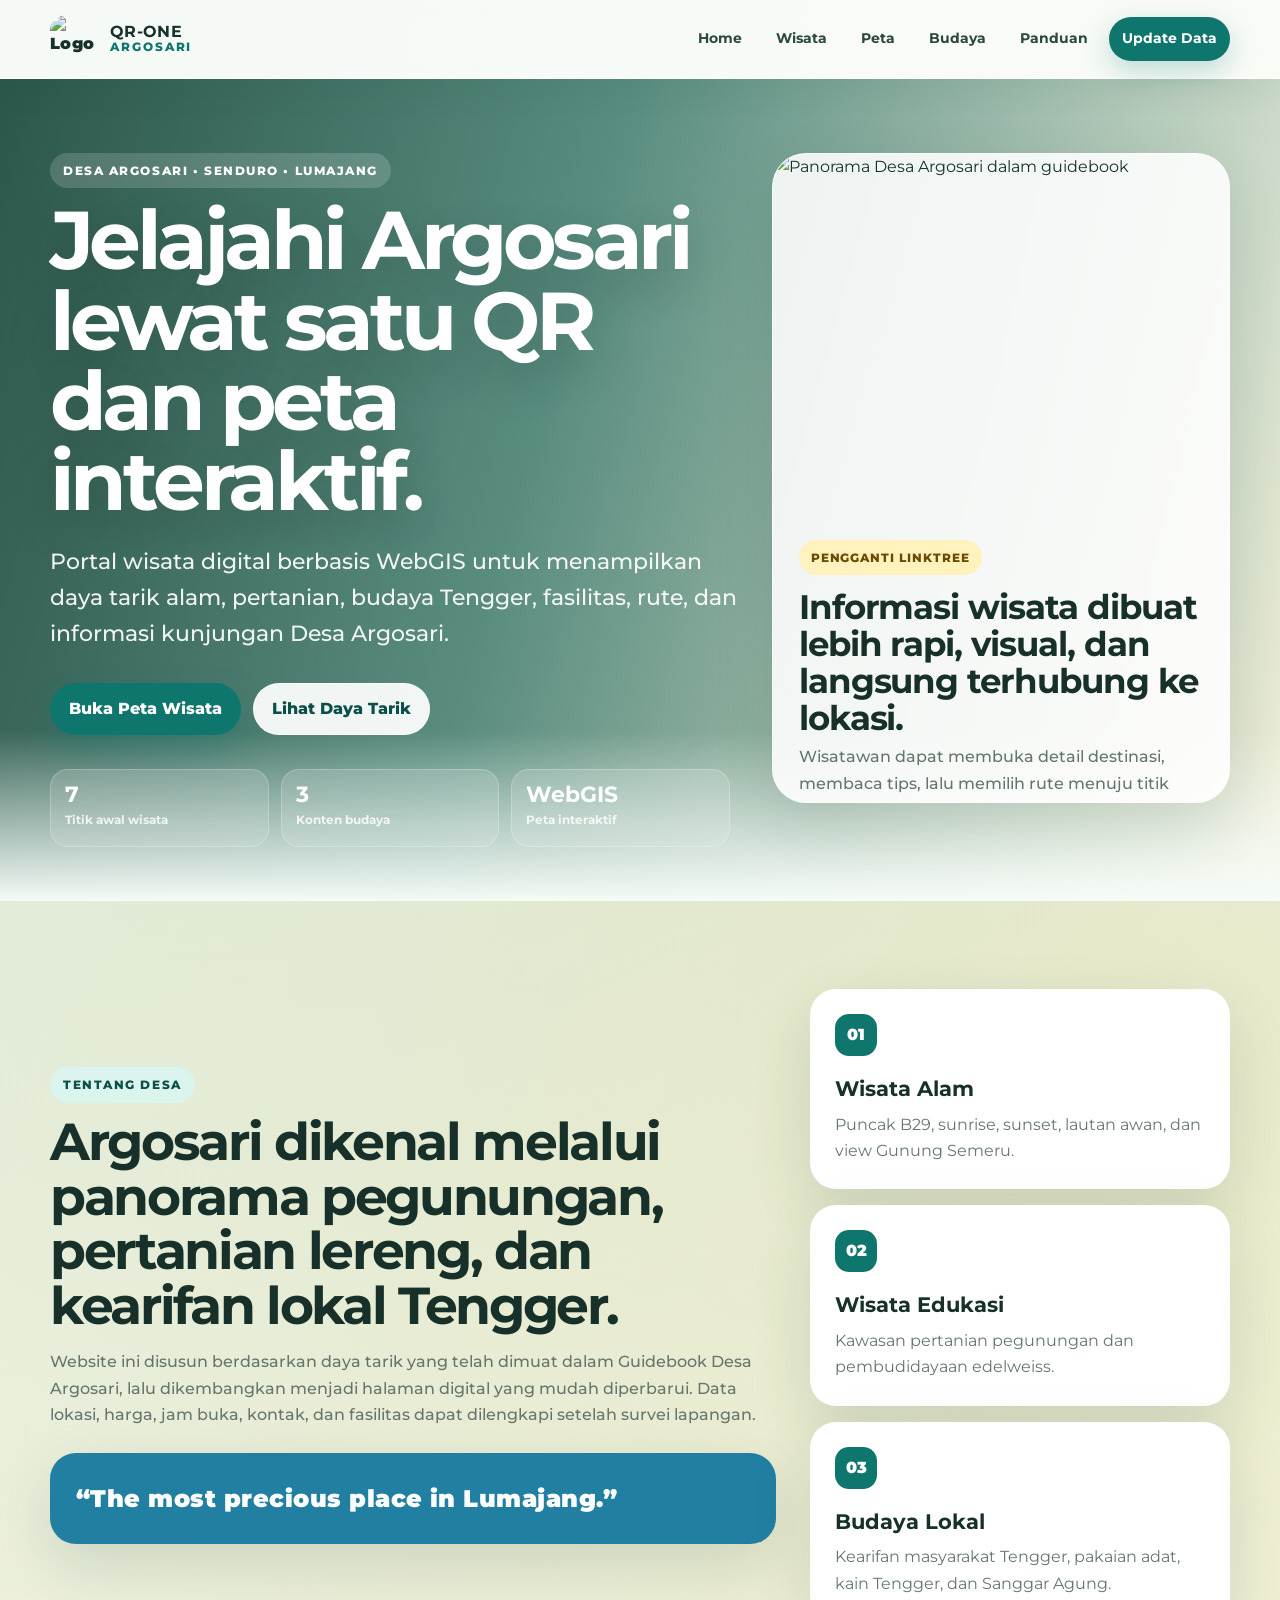
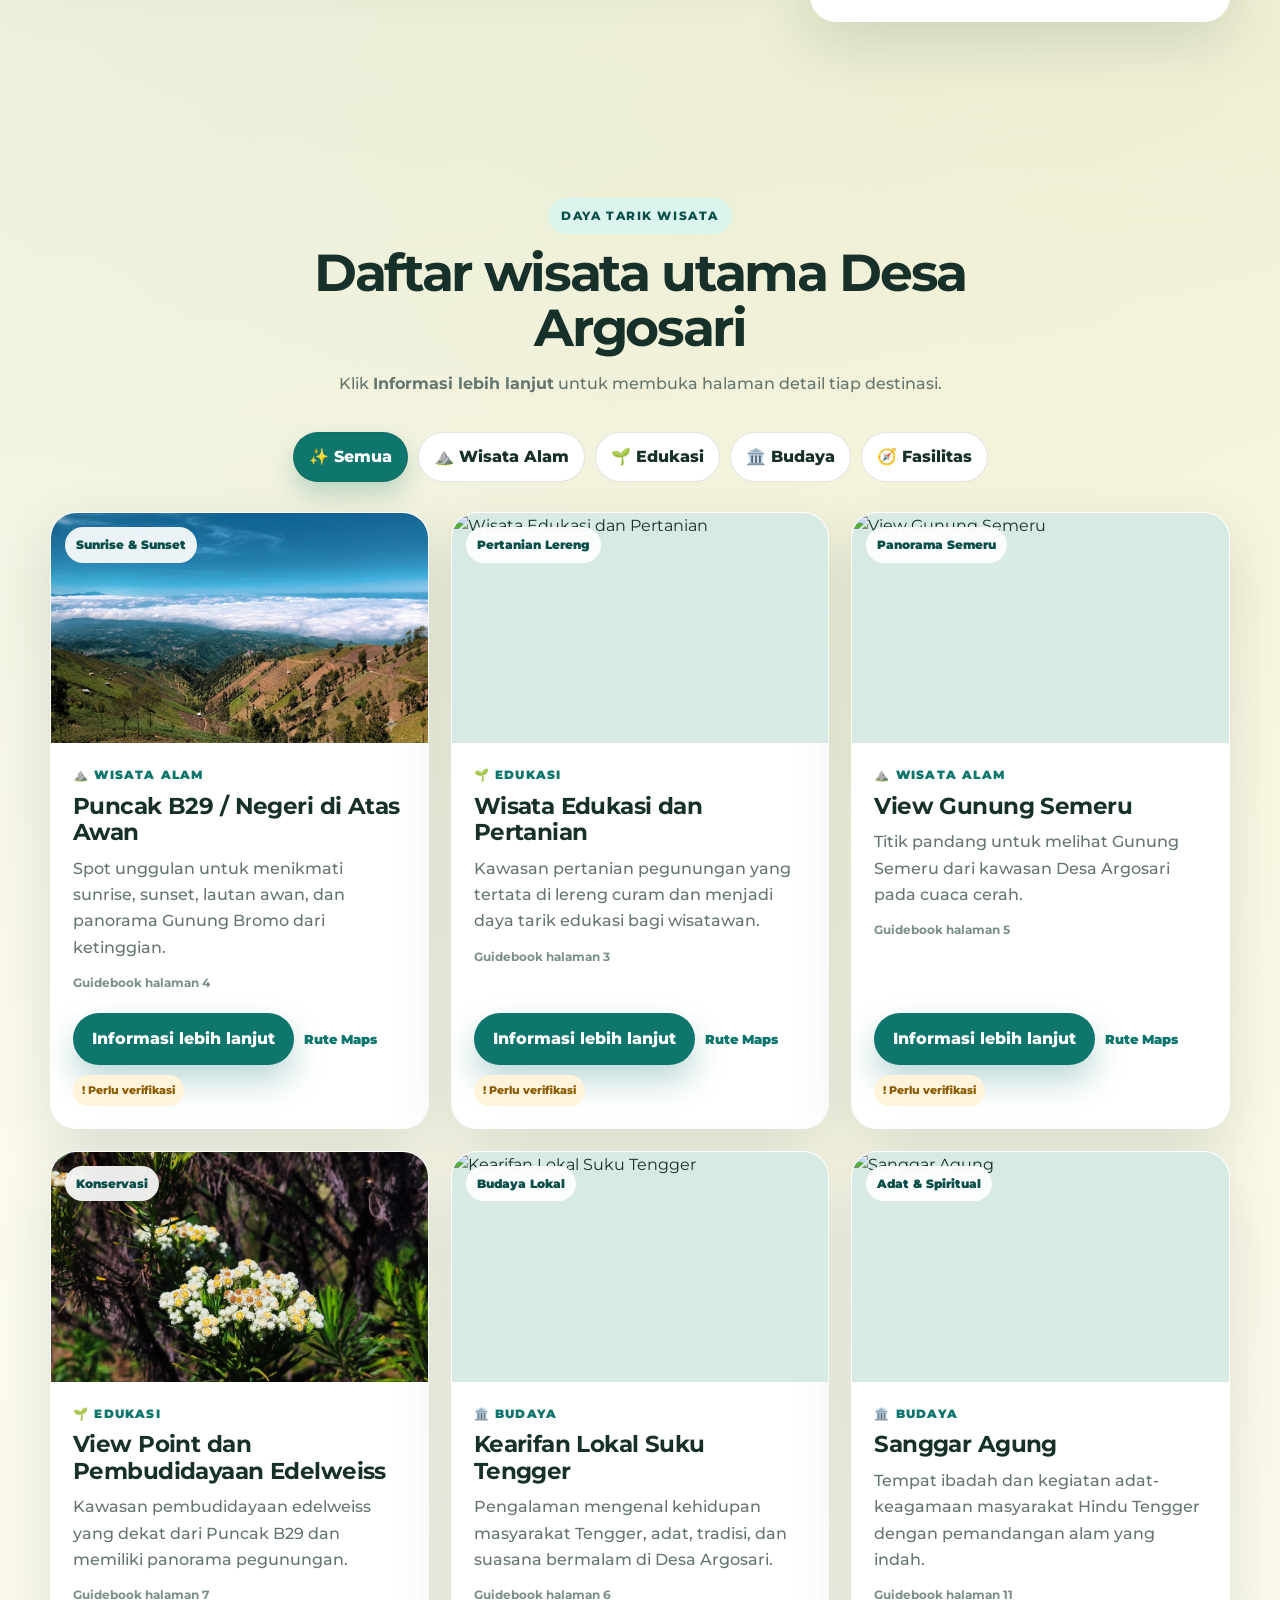
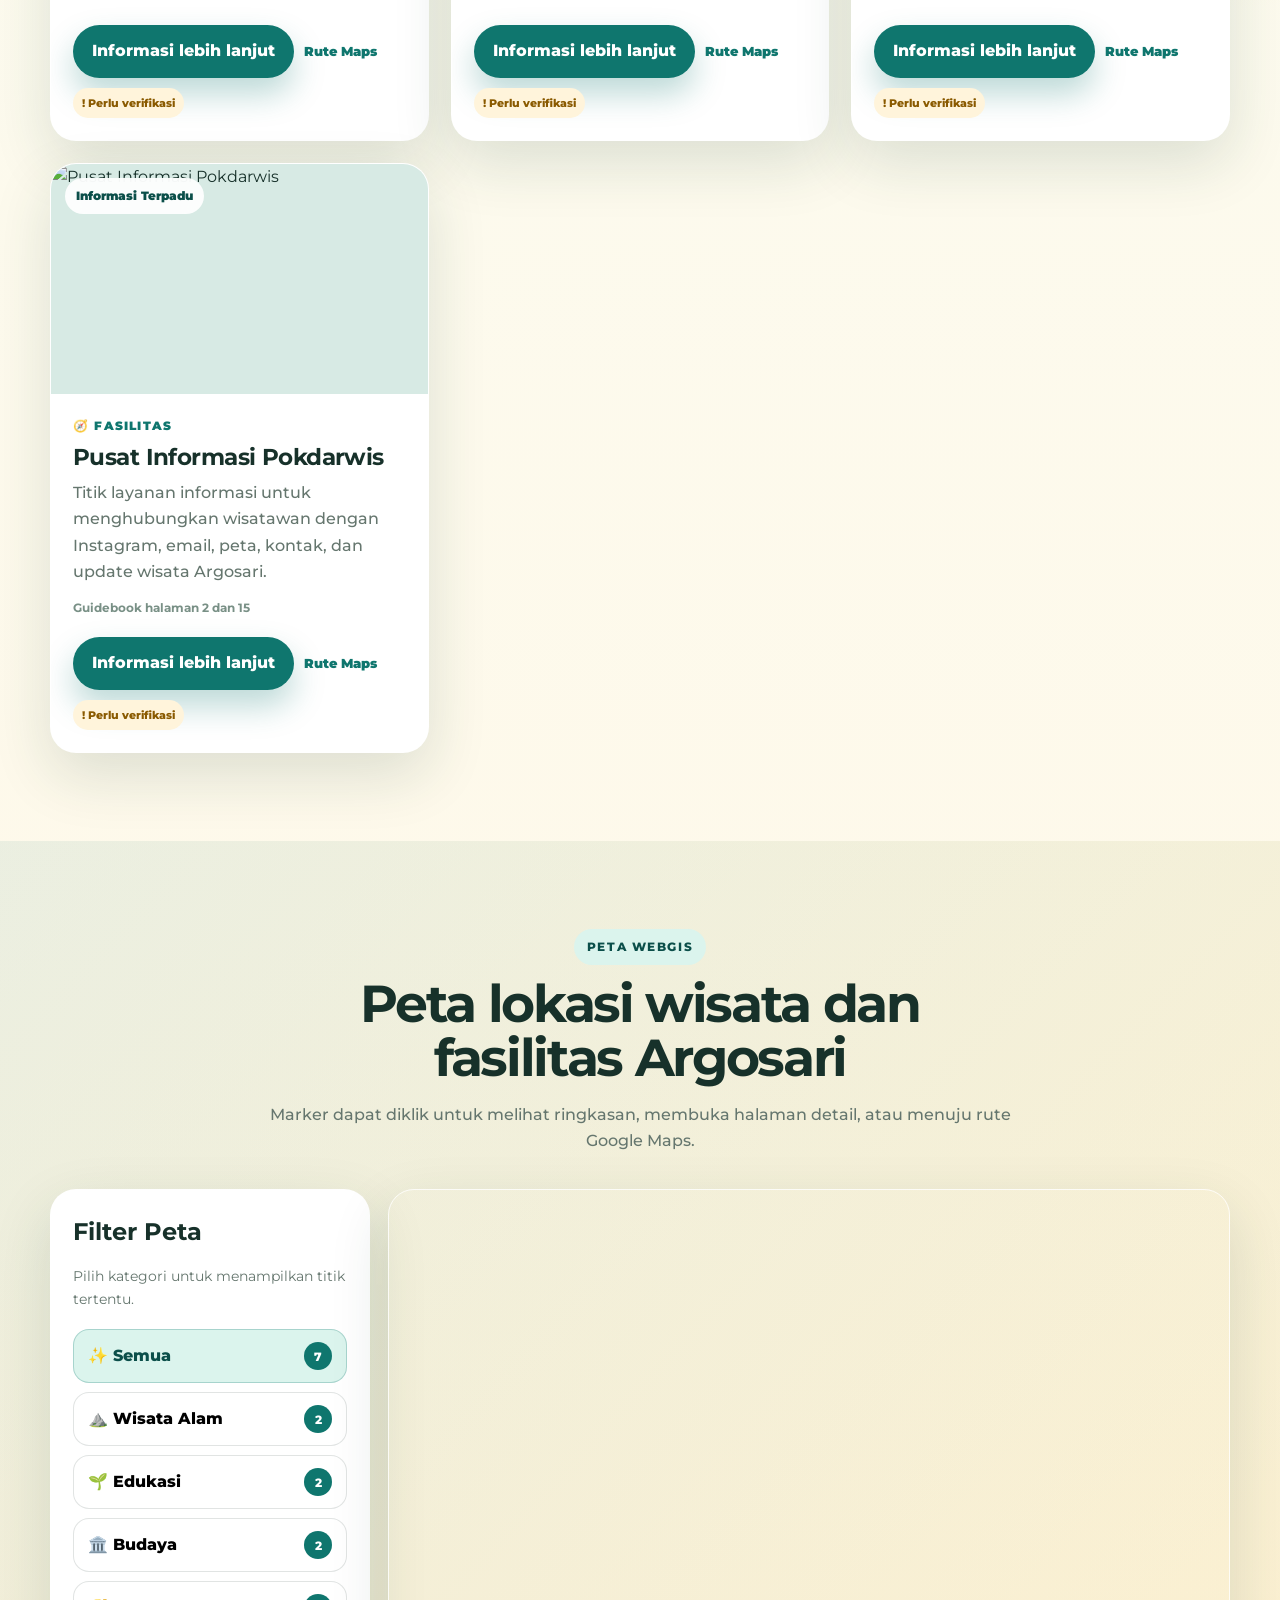
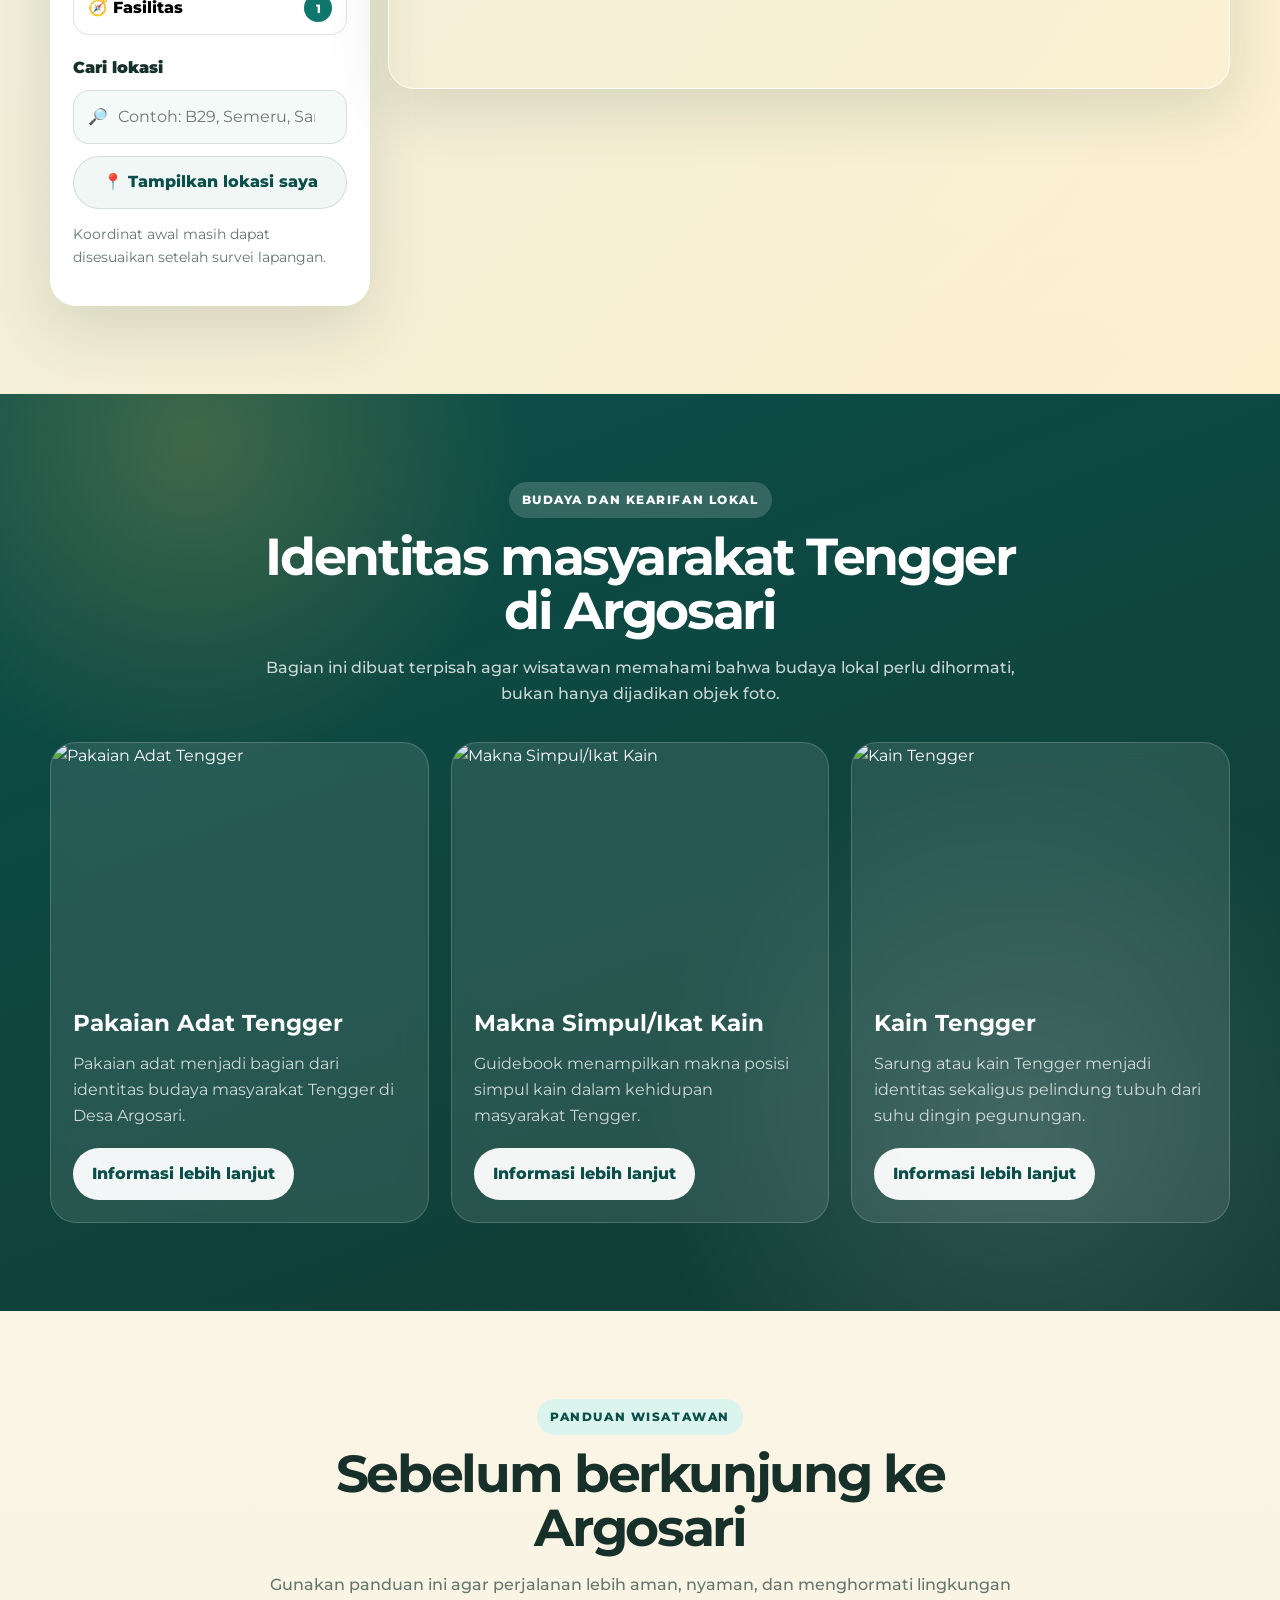
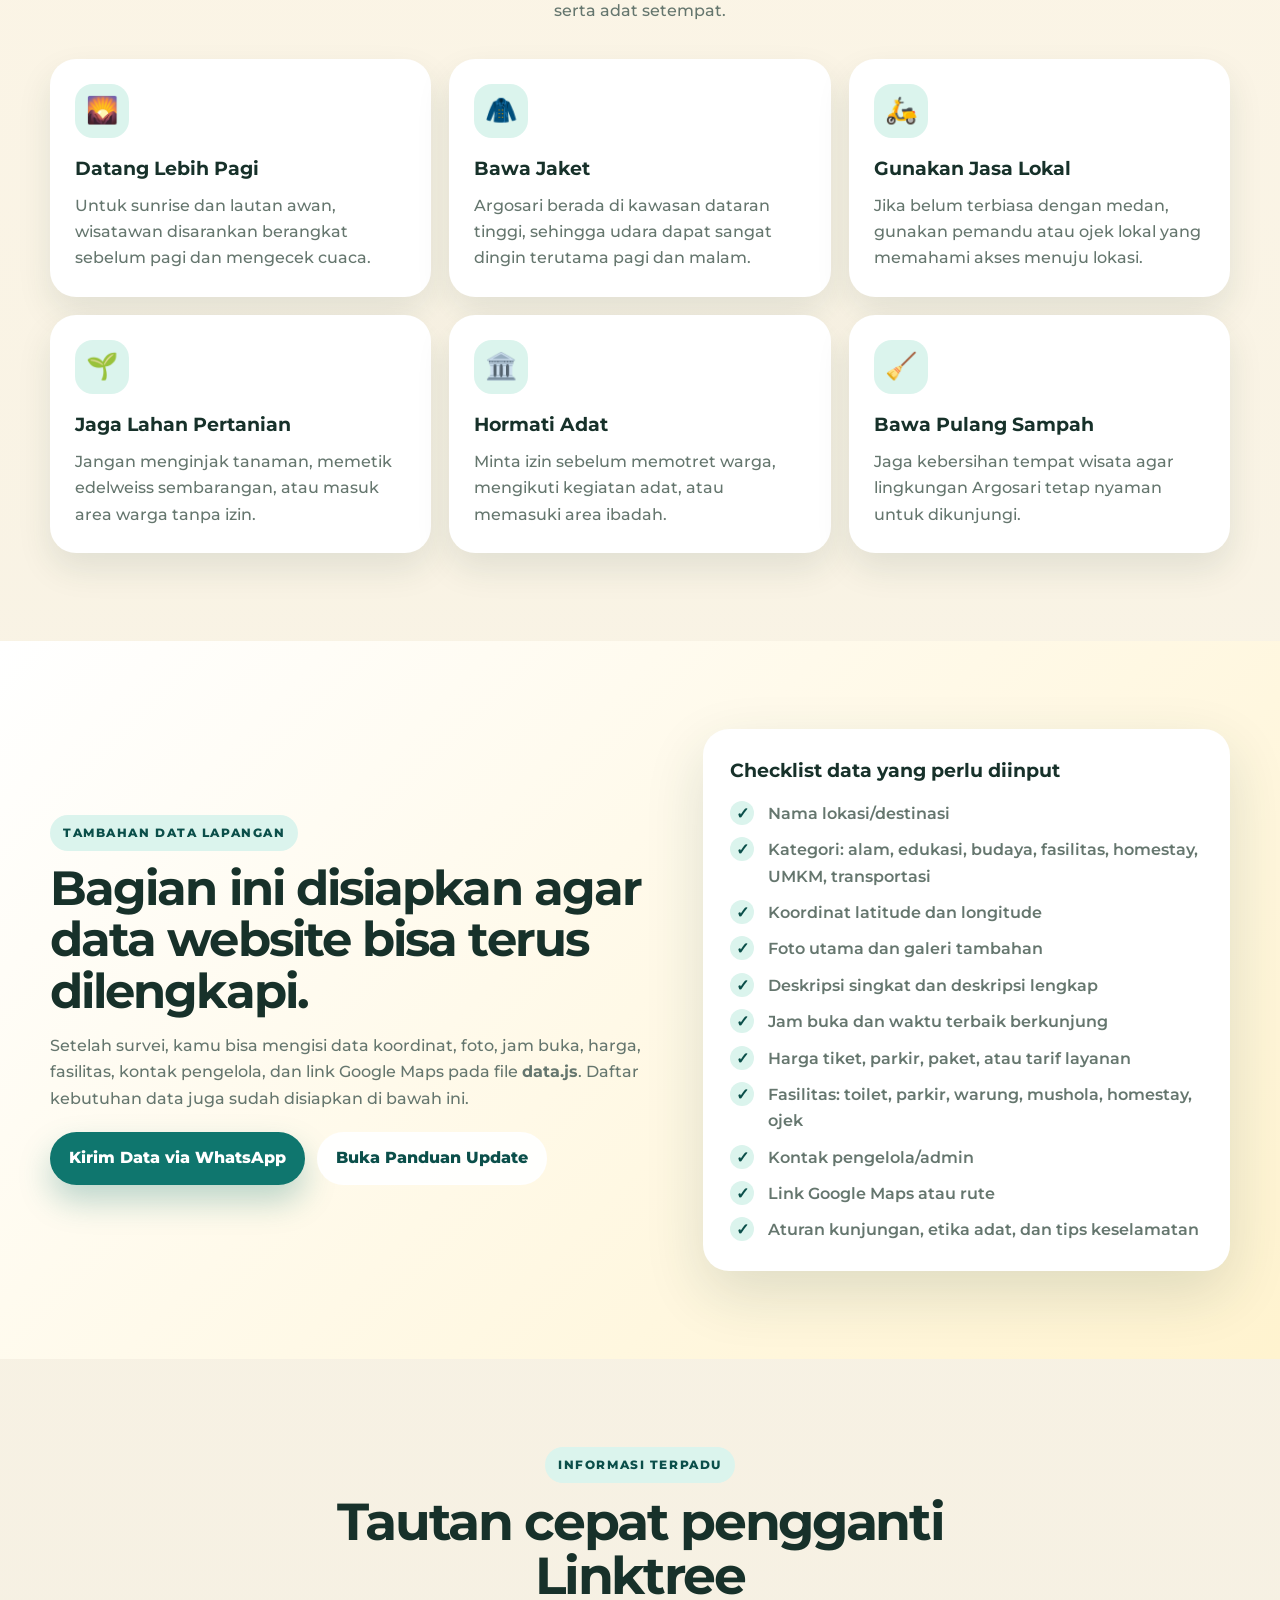
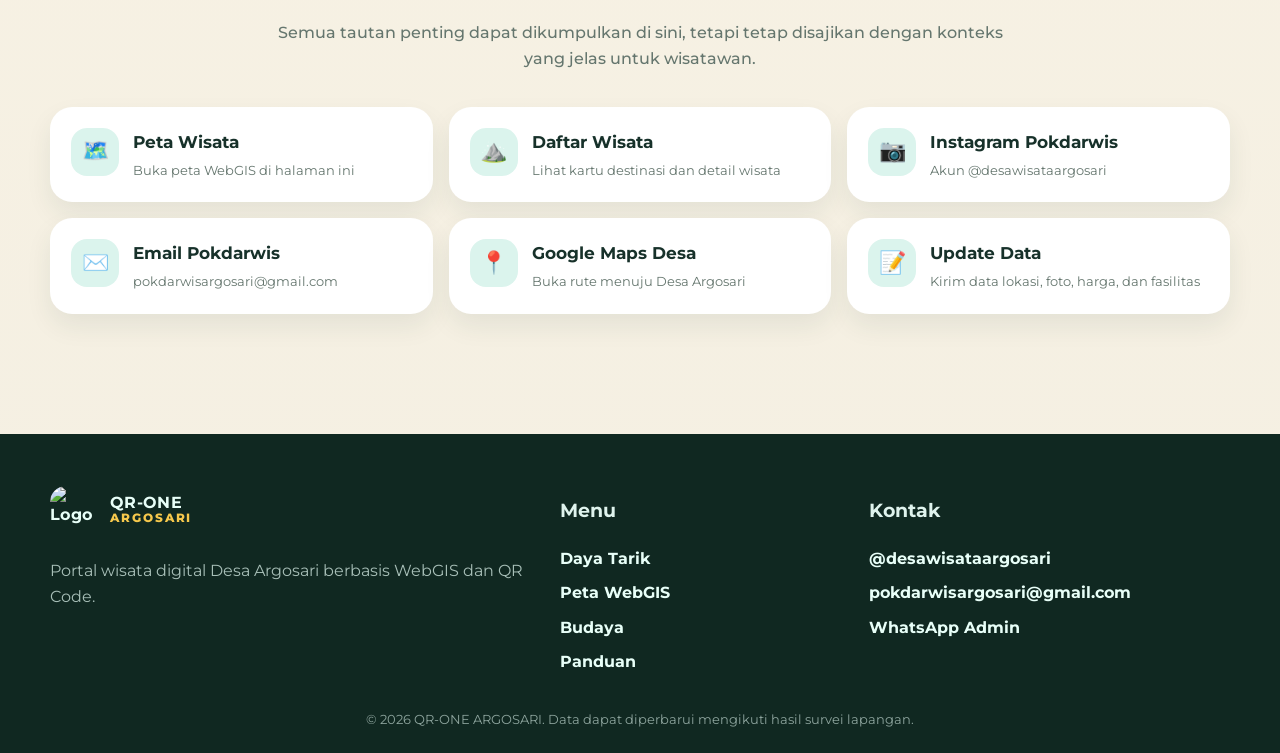
==== commit a2bbb83c: "Update index.html" ====
--- a/index.html
+++ b/index.html
@@ -92,17 +92,7 @@
         </div>
       </div>
     </section>
-
-    <section class="section gallery-strip" aria-label="Galeri singkat Desa Argosari">
-      <div class="container">
-        <div class="section-head compact">
-          <span class="section-label">Galeri Guidebook</span>
-          <h2>Visual utama yang bisa diganti dengan foto survei terbaru.</h2>
-        </div>
-        <div class="gallery-track" id="galleryTrack"></div>
-      </div>
-    </section>
-
+    
     <section class="section" id="wisata">
       <div class="container">
         <div class="section-head center">
--- a/style.css
+++ b/style.css
@@ -139,8 +139,21 @@
 .map-sidebar label { display: block; margin: 20px 0 8px; font-weight: 900; }
 .search-box { display: flex; align-items: center; gap: 8px; padding: 12px 14px; border-radius: 16px; background: #f4faf7; border: 1px solid var(--line); margin-bottom: 12px; }
 .search-box input { width: 100%; border: 0; outline: 0; background: transparent; color: var(--text); }
-.map-wrap { position: relative; border-radius: var(--radius); overflow: hidden; min-height: 620px; box-shadow: var(--shadow); border: 1px solid rgba(255,255,255,.8); }
-.map { width: 100%; height: 100%; min-height: 620px; z-index: 1; }
+.map-wrap {
+  position: relative;
+  border-radius: var(--radius);
+  overflow: hidden;
+  height: clamp(360px, 42vw, 500px);
+  min-height: 0;
+  box-shadow: var(--shadow);
+  border: 1px solid rgba(255,255,255,.8);
+}
+.map {
+  width: 100%;
+  height: 100%;
+  min-height: 0;
+  z-index: 1;
+}
 .custom-marker { width: 40px; height: 40px; display: grid; place-items: center; border-radius: 50% 50% 50% 8px; transform: rotate(-45deg); background: var(--primary); color: #fff; box-shadow: 0 12px 24px rgba(15,118,110,.32); border: 3px solid #fff; }
 .custom-marker span { transform: rotate(45deg); font-size: 18px; }
 .leaflet-popup-content { font-family: var(--font-main); min-width: 220px; }
@@ -240,7 +253,8 @@
   .card-grid, .culture-grid, .tips-grid, .link-grid { grid-template-columns: repeat(2, minmax(0, 1fr)); }
   .map-shell { grid-template-columns: 1fr; }
   .map-sidebar { order: 2; }
-  .map-wrap, .map { min-height: 470px; }
+  .map-wrap { height: 420px; }
+  .map { height: 100%; }
   .detail-sidebar { position: static; }
   .footer-grid { grid-template-columns: 1fr 1fr; }
 }
@@ -260,6 +274,7 @@
   .section { padding: 62px 0; }
   .section-head.compact { display: block; }
   .card-grid, .culture-grid, .tips-grid, .link-grid, .footer-grid { grid-template-columns: 1fr; }
+  .map-wrap { height: 340px; }
   .detail-list { grid-template-columns: 1fr; }
   .info-row { grid-template-columns: 1fr; }
   .detail-main { padding: 24px; }
